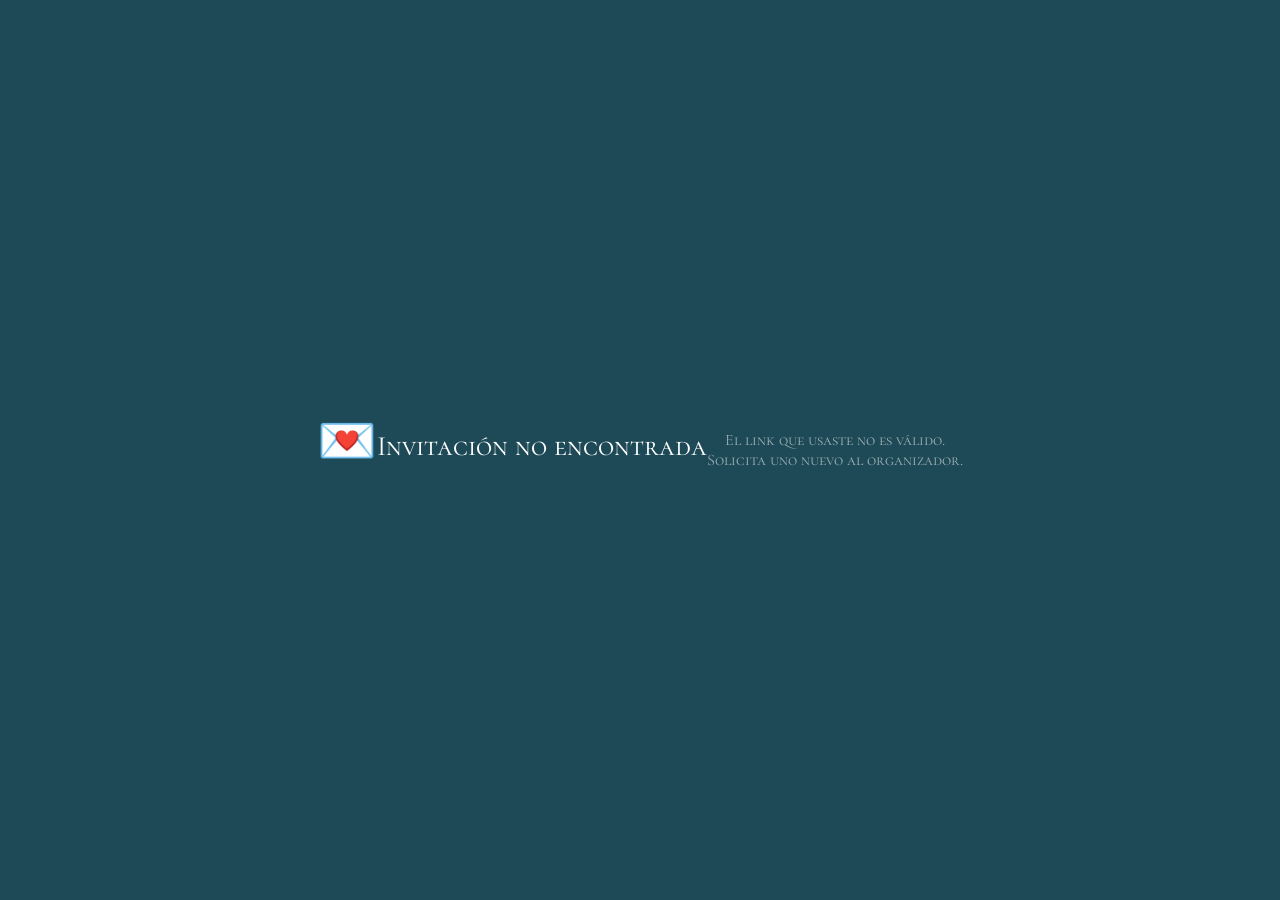
==== e/index.html @ 99fdeb04 "Add files via upload" ====
<!DOCTYPE html>
<html lang="es">
<head>
<meta charset="UTF-8">
<meta http-equiv="Content-Security-Policy" content="upgrade-insecure-requests">
<meta name="viewport" content="width=device-width, initial-scale=1.0">
<title>inviteme</title>
<link rel="preconnect" href="https://fonts.googleapis.com">
<link href="https://fonts.googleapis.com/css2?family=Cormorant+Garamond:ital,wght@0,300;0,400;0,500;1,300&family=Cormorant+SC:wght@300;400;500&family=DM+Sans:wght@300;400;500&display=swap" rel="stylesheet">
<style>
*, *::before, *::after { box-sizing: border-box; margin: 0; padding: 0; }
:root {
  --primary: #3a7d8c;
  --white: #ffffff;
  --white-75: rgba(255,255,255,0.75);
  --white-55: rgba(255,255,255,0.55);
  --white-10: rgba(255,255,255,0.10);
  --darker: #1e4a57;
  --header-h: 130px;
}
html { scroll-behavior: smooth; }
body { font-family: 'Cormorant Garamond', serif; background: var(--primary); min-height: 100vh; overflow-x: hidden; }

/* ── LOADING ── */
#loading {
  position: fixed; inset: 0; z-index: 999;
  display: flex; flex-direction: column; align-items: center; justify-content: center;
  background: #1e4a57;
}
.loading-logo { font-family: 'Cormorant SC', serif; font-size: 32px; color: var(--white); margin-bottom: 1rem; font-weight: 300; }
.loading-logo span { color: rgba(255,255,255,0.4); }
.loading-spinner { width: 32px; height: 32px; border: 2px solid rgba(255,255,255,0.2); border-top-color: var(--white); border-radius: 50%; animation: spin 0.8s linear infinite; }
@keyframes spin { to { transform: rotate(360deg); } }

/* ── ERROR ── */
#error-view {
  display: none; position: fixed; inset: 0; z-index: 998;
  background: #1e4a57; align-items: center; justify-content: center; text-align: center; padding: 2rem;
}
.error-icon { font-size: 48px; margin-bottom: 1rem; }
.error-title { font-family: 'Cormorant SC', serif; color: var(--white); font-size: 28px; margin-bottom: 0.5rem; }
.error-text { font-family: 'Cormorant SC', serif; color: var(--white-55); font-size: 16px; }

/* ── FONDO ── */
.bg-fixed {
  position: fixed; inset: 0; z-index: 0;
  background-size: cover; background-position: center top; background-repeat: repeat-y;
}
.bg-fixed::after { content: ''; position: absolute; inset: 0; background: rgba(20,55,65,0.25); }

/* ── HEADER ── */
.fixed-header {
  position: fixed; top: 0; left: 0; right: 0; z-index: 50;
  background: rgba(30,74,87,0.45); backdrop-filter: blur(10px); -webkit-backdrop-filter: blur(10px);
  border-bottom: 1px solid rgba(255,255,255,0.1);
  display: flex; flex-direction: column;
}
.header-top {
  height: 70px; display: flex; align-items: center; justify-content: center; padding: 0 1rem;
}
.header-names {
  font-family: 'Cormorant SC', serif; color: var(--white);
  font-size: clamp(24px, 5.5vw, 36px); font-weight: 300; letter-spacing: 0.08em;
  display: flex; align-items: center; gap: 0.4em;
}
.header-amp { font-size: 0.6em; opacity: 0.75; }
.photo-strip {
  height: 60px; display: flex; gap: 4px; padding: 4px 6px; overflow: hidden;
  border-top: 1px solid rgba(255,255,255,0.08);
}
.strip-slot { flex: 1; border-radius: 6px; overflow: hidden; position: relative; background: rgba(255,255,255,0.05); }
.strip-slot img { position: absolute; inset: 0; width: 100%; height: 100%; object-fit: cover; border-radius: 6px; transition: opacity 1s ease; }
.strip-slot img.hidden { opacity: 0; } .strip-slot img.visible { opacity: 1; }

/* ── PROGRESS DOTS ── */
.progress-dots { position: fixed; right: 0.9rem; top: 50%; transform: translateY(-50%); display: flex; flex-direction: column; gap: 9px; z-index: 50; }
.pdot { width: 7px; height: 7px; border-radius: 50%; background: rgba(255,255,255,0.3); cursor: pointer; transition: all 0.3s; border: none; padding: 0; }
.pdot.active { background: var(--white); height: 20px; border-radius: 3px; }

/* ── MUSIC ── */
#music-toggle {
  position: fixed; bottom: 1.2rem; right: 3rem; z-index: 60;
  background: rgba(25,68,82,0.5); border: 1px solid rgba(255,255,255,0.2);
  border-radius: 50%; width: 42px; height: 42px;
  display: flex; align-items: center; justify-content: center;
  font-size: 20px; cursor: pointer; backdrop-filter: blur(8px); -webkit-backdrop-filter: blur(8px);
}

/* ── SPLASH ── */
#splash {
  position: fixed; inset: 0; z-index: 200; display: flex; flex-direction: column;
  align-items: center; justify-content: center; text-align: center; background: #1e4a57;
  transition: opacity 0.8s ease;
}
#splash.fade-out { opacity: 0; pointer-events: none; }
.splash-photo { position: absolute; inset: 0; background-size: cover; background-position: center; filter: brightness(0.45); }
.splash-content { position: relative; z-index: 1; display: flex; flex-direction: column; align-items: center; gap: 1.2rem; padding: 2rem; }
.splash-title { font-family: 'Cormorant SC', serif; color: var(--white); font-size: clamp(32px, 9vw, 56px); font-weight: 300; line-height: 1.1; letter-spacing: 0.08em; }
.splash-sub { font-family: 'Cormorant SC', serif; color: rgba(255,255,255,0.6); font-size: clamp(13px, 3vw, 16px); letter-spacing: 0.12em; }
.splash-btn { font-family: 'Cormorant SC', serif; font-size: clamp(14px, 3.5vw, 17px); letter-spacing: 0.1em; color: var(--white); background: rgba(255,255,255,0.12); border: 1px solid rgba(255,255,255,0.4); border-radius: 100px; padding: 0.9rem 2.5rem; cursor: pointer; transition: background 0.2s; }
.splash-btn:hover { background: rgba(255,255,255,0.22); }
.splash-pulse { width: 8px; height: 8px; border-radius: 50%; background: rgba(255,255,255,0.5); animation: pulse 1.8s infinite; }
@keyframes pulse { 0%,100%{transform:scale(1);opacity:0.5} 50%{transform:scale(1.6);opacity:1} }

/* ── CONTENIDO ── */
.content { position: relative; z-index: 1; max-width: 480px; margin: 0 auto; padding: 0 1.75rem; padding-top: var(--header-h); }
section { min-height: 100vh; display: flex; flex-direction: column; align-items: center; justify-content: center; padding: 1.5rem 0; text-align: center; width: 100%; }
section + section { border-top: 1px solid rgba(255,255,255,0.1); }

/* ── PORTADA ── */
.tagline { font-family: 'Cormorant SC', serif; font-size: clamp(15px, 3.8vw, 19px); color: var(--white-75); letter-spacing: 0.07em; line-height: 1.7; margin-bottom: 2rem; }
.date-row { display: flex; gap: 2.5rem; justify-content: center; margin-bottom: 2rem; }
.date-col { text-align: center; }
.date-col .lbl { font-family: 'Cormorant SC', serif; font-size: 12px; color: var(--white-55); letter-spacing: 0.14em; display: block; margin-bottom: 2px; }
.date-col .val { font-family: 'Cormorant SC', serif; font-size: clamp(22px, 6vw, 32px); color: var(--white); font-weight: 400; display: block; line-height: 1; }
.venue-name { font-family: 'Cormorant SC', serif; color: var(--white); font-size: clamp(14px, 3.8vw, 18px); letter-spacing: 0.05em; margin-bottom: 0.4rem; }
.venue-address { font-family: 'Cormorant SC', serif; color: var(--white-55); font-size: clamp(12px, 3vw, 14px); letter-spacing: 0.03em; line-height: 1.7; margin-bottom: 2rem; }
.guest-box { background: var(--white-10); border: 1px solid rgba(255,255,255,0.22); border-radius: 12px; padding: 1.2rem 1.5rem; width: 100%; text-align: center; backdrop-filter: blur(3px); -webkit-backdrop-filter: blur(3px); }
.guest-box .gname { font-family: 'Cormorant SC', serif; color: var(--white); font-size: 22px; font-weight: 400; margin-bottom: 0.25rem; }
.guest-box .gseats { font-family: 'Cormorant SC', serif; color: var(--white-55); font-size: 14px; letter-spacing: 0.07em; }

/* ── ITINERARIO ── */
.itinerary { width: 100%; max-width: 320px; }
.it-item { display: grid; grid-template-columns: 72px 1fr; grid-template-rows: auto auto; column-gap: 1rem; align-items: center; padding: 0.9rem 0; position: relative; }
.it-item:not(:last-child)::after { content: ''; position: absolute; left: 35px; top: calc(50% + 36px); width: 1px; height: calc(100% - 28px); border-left: 1px dashed rgba(255,255,255,0.22); }
.it-icon-wrap { grid-column: 1; grid-row: 1 / span 2; width: 68px; height: 68px; display: flex; align-items: center; justify-content: center; background: var(--white-10); border: 1px solid rgba(255,255,255,0.2); border-radius: 50%; backdrop-filter: blur(4px); -webkit-backdrop-filter: blur(4px); justify-self: center; }
.it-icon-wrap img { width: 38px; height: 38px; object-fit: contain; filter: brightness(0) invert(1); opacity: 0.9; }
.it-name { grid-column: 2; grid-row: 1; font-family: 'Cormorant SC', serif; color: var(--white); font-size: 20px; letter-spacing: 0.05em; line-height: 1.2; align-self: end; }
.it-time { grid-column: 2; grid-row: 2; font-family: 'Cormorant SC', serif; color: var(--white-55); font-size: 18px; letter-spacing: 0.05em; margin-top: 2px; align-self: start; }

/* ── DRESS CODE ── */
.dress-title { font-family: 'Cormorant SC', serif; color: var(--white); font-size: 20px; letter-spacing: 0.07em; margin-bottom: 0.3rem; }
.dress-subtitle { font-family: 'Cormorant SC', serif; color: var(--white-75); font-size: 28px; letter-spacing: 0.04em; margin-bottom: 0.5rem; }
.dress-icons { display: flex; gap: 3rem; justify-content: center; margin: 1.5rem 0; }
.dress-icon-wrap { display: flex; flex-direction: column; align-items: center; gap: 0.6rem; }
.dress-icon-wrap img { width: 72px; height: 72px; object-fit: contain; filter: brightness(0) invert(1); opacity: 0.9; }
.dress-lbl { font-family: 'Cormorant SC', serif; color: var(--white-55); font-size: 13px; letter-spacing: 0.1em; }
.dress-note { font-family: 'Cormorant SC', serif; color: var(--white-55); font-size: 14px; letter-spacing: 0.06em; margin-top: 0.5rem; line-height: 1.6; text-align: center; }
.divider { width: 60px; height: 1px; background: rgba(255,255,255,0.22); margin: 1.2rem auto; }

/* ── RSVP ── */
.rsvp-title { font-family: 'Cormorant SC', serif; color: var(--white); font-size: clamp(18px, 5vw, 26px); margin-bottom: 0.3rem; }
.rsvp-sub { font-family: 'Cormorant SC', serif; color: var(--white-55); font-size: clamp(13px, 3.5vw, 16px); letter-spacing: 0.07em; margin-bottom: 1.2rem; }
.rsvp-lbl { font-family: 'Cormorant SC', serif; color: var(--white-75); font-size: clamp(13px, 3.5vw, 15px); letter-spacing: 0.06em; display: block; margin-bottom: 0.3rem; text-align: left; }
.rsvp-input { width: 100%; background: var(--white-10); border: 1px solid rgba(255,255,255,0.28); border-radius: 10px; padding: 0.7rem 1rem; color: var(--white); font-family: 'Cormorant Garamond', serif; font-size: 15px; margin-bottom: 0.9rem; outline: none; backdrop-filter: blur(4px); -webkit-backdrop-filter: blur(4px); }
.rsvp-input::placeholder { color: rgba(255,255,255,0.3); }
.rsvp-input:focus { border-color: rgba(255,255,255,0.55); background: rgba(255,255,255,0.16); }
.attend-btns { display: flex; gap: 0.7rem; margin-bottom: 0.9rem; }
.attend-btn { flex: 1; padding: 0.7rem; font-family: 'Cormorant SC', serif; font-size: clamp(13px, 4vw, 16px); letter-spacing: 0.06em; border-radius: 10px; cursor: pointer; border: 1px solid rgba(255,255,255,0.35); background: transparent; color: var(--white-75); transition: all 0.2s; }
.attend-btn.sel-yes { background: rgba(255,255,255,0.88); color: var(--darker); border-color: transparent; }
.attend-btn.sel-no  { background: rgba(220,80,80,0.45); color: var(--white); border-color: transparent; }
.counter-wrap { display: flex; align-items: center; justify-content: space-between; background: var(--white-10); border: 1px solid rgba(255,255,255,0.28); border-radius: 10px; padding: 0.4rem 0.9rem; margin-bottom: 0.9rem; backdrop-filter: blur(4px); -webkit-backdrop-filter: blur(4px); }
.counter-val { font-family: 'Cormorant SC', serif; color: var(--white); font-size: 24px; font-weight: 400; }
.counter-btn { background: rgba(255,255,255,0.18); border: none; color: var(--white); width: 34px; height: 34px; border-radius: 50%; font-size: 20px; cursor: pointer; display: flex; align-items: center; justify-content: center; transition: background 0.2s; }
.counter-btn:hover { background: rgba(255,255,255,0.32); }
.rsvp-submit { width: 100%; padding: 0.8rem; font-family: 'Cormorant SC', serif; font-size: clamp(14px, 4vw, 16px); letter-spacing: 0.08em; background: rgba(255,255,255,0.88); color: var(--darker); border: none; border-radius: 10px; cursor: pointer; transition: background 0.2s; }
.rsvp-submit:hover { background: var(--white); }
.rsvp-submit:disabled { opacity: 0.6; cursor: default; }

/* ── COUNTDOWN ── */
.countdown-box { margin: 1.5rem 0; text-align: center; }
.countdown-title { font-family: 'Cormorant SC', serif; color: var(--white); font-size: 22px; margin-bottom: 0.8rem; }
.countdown { display: flex; justify-content: center; gap: 10px; flex-wrap: wrap; }
.cd-item { min-width: 64px; padding: 10px 8px; border-radius: 10px; background: var(--white-10); border: 1px solid rgba(255,255,255,0.18); backdrop-filter: blur(4px); }
.cd-item span { display: block; font-family: 'Cormorant SC', serif; color: var(--white); font-size: 28px; line-height: 1; }
.cd-item small { font-family: 'Cormorant SC', serif; color: var(--white-55); font-size: 12px; letter-spacing: 0.08em; }

/* ── GRACIAS ── */
.thanks-icon { font-size: 52px; margin-bottom: 0.8rem; }
.thanks-title { font-family: 'Cormorant SC', serif; color: var(--white); font-size: 30px; margin-bottom: 0.5rem; }
.thanks-text { font-family: 'Cormorant SC', serif; color: var(--white-75); font-size: 16px; line-height: 1.7; }

/* ── TOAST ── */
.toast { position: fixed; bottom: 1.5rem; left: 50%; transform: translateX(-50%); background: rgba(20,55,65,0.95); color: var(--white); border-radius: 10px; padding: 0.75rem 1.5rem; font-family: 'Cormorant SC', serif; font-size: 14px; z-index: 300; display: none; white-space: nowrap; backdrop-filter: blur(8px); border: 1px solid rgba(255,255,255,0.15); }

/* ── FADE IN ── */
.fade-in { opacity: 0; transform: translateY(18px); transition: opacity 0.7s ease, transform 0.7s ease; }
.fade-in.visible { opacity: 1; transform: translateY(0); }
</style>
</head>
<body>

<!-- LOADING -->
<div id="loading">
  <p class="loading-logo">invite<span>me</span></p>
  <div class="loading-spinner"></div>
</div>

<!-- ERROR -->
<div id="error-view">
  <div class="error-icon">💌</div>
  <p class="error-title">Invitación no encontrada</p>
  <p class="error-text">El link que usaste no es válido.<br>Solicita uno nuevo al organizador.</p>
</div>

<!-- FONDO -->
<div class="bg-fixed" id="bg-fixed"></div>

<!-- SPLASH -->
<div id="splash">
  <div class="splash-photo" id="splash-photo"></div>
  <div class="splash-content">
    <p class="splash-title" id="splash-title">...</p>
    <p class="splash-sub" id="splash-sub"></p>
    <div class="splash-pulse"></div>
    <button class="splash-btn" onclick="startInvitation()">✦ Abrir invitación ✦</button>
  </div>
</div>

<!-- HEADER -->
<header class="fixed-header" id="fixed-header" style="display:none">
  <div class="header-top">
    <p class="header-names" id="header-names"></p>
  </div>
  <div class="photo-strip" id="photo-strip"></div>
</header>

<!-- DOTS -->
<div class="progress-dots" id="progress-dots" style="display:none"></div>

<!-- MUSIC -->
<div id="music-toggle" style="display:none">🔇</div>
<iframe id="music" width="0" height="0" frameborder="0" allow="autoplay; encrypted-media; picture-in-picture" allowfullscreen></iframe>

<!-- CONTENIDO -->
<div class="content" id="main-content" style="display:none">

  <!-- S0: PORTADA -->
  <section id="s0">
    <p class="tagline fade-in" id="s-tagline"></p>
    <div class="date-row fade-in">
      <div class="date-col"><span class="lbl" id="d-weekday"></span><span class="val" id="d-day"></span></div>
      <div class="date-col"><span class="lbl" id="d-month"></span><span class="val" id="d-year"></span></div>
      <div class="date-col"><span class="lbl">Hora</span><span class="val" id="d-time"></span></div>
    </div>
    <p class="venue-name fade-in" id="s-venue"></p>
    <p class="venue-address fade-in" id="s-address"></p>
    <div class="guest-box fade-in">
      <p class="gname" id="inv-gname">Cargando...</p>
      <p class="gseats" id="inv-gseats"></p>
    </div>
  </section>

  <!-- S1: ITINERARIO -->
  <section id="s1">
    <div class="itinerary fade-in" id="itinerary-list"></div>
  </section>

  <!-- S2: DRESS CODE -->
  <section id="s2" style="display:none">
    <p class="dress-title fade-in" id="s-dress-title">Código de Vestimenta</p>
    <p class="dress-subtitle fade-in" id="s-dress-code"></p>
    <div class="dress-icons fade-in" id="s-dress-icons"></div>
    <div class="divider fade-in"></div>
    <p class="dress-note fade-in" id="s-dress-note"></p>
    <p class="dress-note fade-in" id="s-bank-info" style="margin-top:1rem"></p>
  </section>

  <!-- S3: RSVP -->
  <section id="s3">
    <div id="rsvp-form-wrap" style="width:100%;display:flex;flex-direction:column;align-items:center">
      <p class="rsvp-title fade-in">Confirmar Asistencia</p>
      <p class="rsvp-sub fade-in" id="rsvp-sub-lbl"></p>
      <div class="fade-in" style="width:100%;max-width:400px;text-align:left">
        <label class="rsvp-lbl">¿Asistirás?</label>
        <div class="attend-btns">
          <button class="attend-btn" id="btn-yes" onclick="selectAttend('yes')">Sí, asistiré</button>
          <button class="attend-btn" id="btn-no"  onclick="selectAttend('no')">No podré ir</button>
        </div>
        <div id="count-section">
          <label class="rsvp-lbl">¿Cuántos asistirán? (máx. <span id="max-lbl">0</span>)</label>
          <div class="counter-wrap">
            <button class="counter-btn" onclick="chgCount(-1)">−</button>
            <span class="counter-val" id="cnt-val">1</span>
            <button class="counter-btn" onclick="chgCount(1)">+</button>
          </div>
        </div>
        <label class="rsvp-lbl">Mensaje para los anfitriones (opcional)</label>
        <textarea class="rsvp-input" rows="3" id="rsvp-msg" placeholder="Un mensaje de felicitación..."></textarea>
        <button class="rsvp-submit" id="rsvp-btn" onclick="submitRSVP()">Confirmar asistencia</button>
      </div>
    </div>
    <div id="thanks-wrap" style="display:none;width:100%;max-width:400px;text-align:center;margin:0 auto">
      <div class="thanks-icon" id="thanks-icon">🎉</div>
      <p class="thanks-title">¡Gracias!</p>
      <p class="thanks-text" id="thanks-txt"></p>
      <div id="location-btn-wrap" style="display:none;margin-top:2rem">
        <a id="maps-link" href="#" target="_blank" rel="noopener"
          style="display:inline-flex;align-items:center;gap:0.6rem;background:rgba(255,255,255,0.15);border:1px solid rgba(255,255,255,0.35);color:var(--white);font-family:'Cormorant SC',serif;font-size:16px;letter-spacing:0.06em;padding:0.85rem 1.75rem;border-radius:10px;text-decoration:none;backdrop-filter:blur(4px)">
          📍 Ver ubicación en Maps
        </a>
      </div>
    </div>
    <div class="countdown-box fade-in">
      <p class="countdown-title">Faltan</p>
      <div class="countdown">
        <div class="cd-item"><span id="cd-days">0</span><small>Días</small></div>
        <div class="cd-item"><span id="cd-hours">0</span><small>Horas</small></div>
        <div class="cd-item"><span id="cd-minutes">0</span><small>Min</small></div>
        <div class="cd-item"><span id="cd-seconds">0</span><small>Seg</small></div>
      </div>
    </div>
  </section>

</div>

<div class="toast" id="toast"></div>

<script>
const SUPA_URL = 'https://jlakoulrsnptdsslerte.supabase.co';
const SUPA_KEY = 'sb_publishable_lW75yG4gMJUC6kLkCABx9A_NihDmEEa';

let eventData    = null;
let activeGuest  = null;
let attendChoice = null;
let guestCount   = 1;
let maxSeats     = 2;
let currentSection = 0;
let userScrolled   = false;
let playing        = false;
let sections       = ['s0','s1','s3']; // s2 (dress) added dynamically if needed
let embedURL       = '';
let photoPool      = [];
let totalPhotos    = 0;

/* ── Supabase ── */
async function api(path, opts = {}) {
  const res = await fetch(SUPA_URL + '/rest/v1/' + path, {
    headers: { 'apikey': SUPA_KEY, 'Authorization': 'Bearer ' + SUPA_KEY,
      'Content-Type': 'application/json', 'Prefer': 'return=representation', ...(opts.headers||{}) }, ...opts
  });
  if (!res.ok) throw new Error(await res.text());
  const t = await res.text(); return t ? JSON.parse(t) : null;
}

/* ── Toast ── */
function showToast(msg, dur=2800) {
  const t = document.getElementById('toast');
  t.textContent=msg; t.style.display='block';
  clearTimeout(t._t); t._t=setTimeout(()=>t.style.display='none',dur);
}

/* ── Event type helpers ── */
function buildHeaderTitle(ev) {
  switch(ev.event_type) {
    case 'wedding':    return (ev.protagonist_1||'') + ' & ' + (ev.protagonist_2||'');
    case 'xv':         return 'Los XV de ' + (ev.protagonist_1||'');
    case 'birthday':   return ev.protagonist_2
                         ? (ev.protagonist_1||'') + ' & ' + (ev.protagonist_2||'')
                         : ev.protagonist_1 || '';
    case 'corporate':  return ev.protagonist_1 || ev.title || '';
    case 'graduation': return 'Graduación · ' + (ev.protagonist_1||'');
    case 'baptism':    return 'Bautizo de ' + (ev.protagonist_1||'');
    case 'babyshower': return 'Baby Shower · ' + (ev.protagonist_1||'');
    default:           return ev.title || ev.protagonist_1 || '';
  }
}

function buildSplashTitle(ev) {
  switch(ev.event_type) {
    case 'wedding':    return (ev.protagonist_1||'') + '\n&\n' + (ev.protagonist_2||'');
    case 'xv':         return 'XV\n' + (ev.protagonist_1||'');
    case 'birthday':   return ev.protagonist_2
                         ? (ev.protagonist_1||'') + '\n&\n' + (ev.protagonist_2||'')
                         : ev.protagonist_1||'';
    case 'corporate':  return ev.protagonist_1 || ev.title || '';
    case 'graduation': return (ev.protagonist_1||'') + '\nGraduación';
    case 'baptism':    return 'Bautizo\n' + (ev.protagonist_1||'');
    case 'babyshower': return 'Baby Shower\n' + (ev.protagonist_1||'');
    default:           return ev.title || ev.protagonist_1 || '';
  }
}

function getThanksIcon(ev) {
  const icons = { wedding:'💍', xv:'👑', birthday:'🎂', corporate:'🎊', graduation:'🎓', baptism:'👼', babyshower:'🍼', other:'🎉' };
  return icons[ev.event_type] || '🎉';
}

function getThanksText(ev, confirmed) {
  const date = ev.event_date ? new Date(ev.event_date+'T12:00:00').toLocaleDateString('es-MX',{day:'numeric',month:'long'}) : '';
  if (!confirmed) return 'Lamentamos que no puedas asistir.<br>Gracias por avisarnos.';
  return 'Tu confirmación ha sido registrada.<br>¡Te esperamos el <strong>' + date + '</strong>!';
}

/* ── Render event data ── */
function renderEvent(ev) {
  // Theme color
  if (ev.theme_color) {
    document.documentElement.style.setProperty('--primary', ev.theme_color);
    document.getElementById('bg-fixed').style.backgroundImage = "url('/e/fondo-" + (ev.event_type||'wedding') + ".jpg')";
  }

  // Header
  const headerTitle = buildHeaderTitle(ev);
  const headerEl = document.getElementById('header-names');
  if (ev.event_type === 'wedding' || (ev.event_type === 'birthday' && ev.protagonist_2)) {
    headerEl.innerHTML = (ev.protagonist_1||'') + ' <span class="header-amp">&amp;</span> ' + (ev.protagonist_2||'');
  } else {
    headerEl.textContent = headerTitle;
  }

  // Splash
  const splashLines = buildSplashTitle(ev).split('\n');
  document.getElementById('splash-title').innerHTML = splashLines.join('<br>');
  if (ev.event_date) {
    const d = new Date(ev.event_date+'T12:00:00');
    document.getElementById('splash-sub').textContent =
      d.toLocaleDateString('es-MX',{day:'2-digit',month:'long',year:'numeric'}).toUpperCase();
  }

  // Date
  if (ev.event_date) {
    const d = new Date(ev.event_date+'T12:00:00');
    const weekdays = ['Domingo','Lunes','Martes','Miércoles','Jueves','Viernes','Sábado'];
    const months   = ['Enero','Febrero','Marzo','Abril','Mayo','Junio','Julio','Agosto','Septiembre','Octubre','Noviembre','Diciembre'];
    document.getElementById('d-weekday').textContent = weekdays[d.getDay()];
    document.getElementById('d-day').textContent     = d.getDate();
    document.getElementById('d-month').textContent   = months[d.getMonth()];
    document.getElementById('d-year').textContent    = d.getFullYear();
  }
  document.getElementById('d-time').textContent = ev.event_time || '';
  document.getElementById('s-tagline').textContent  = ev.tagline || '';
  document.getElementById('s-venue').textContent    = ev.venue || '';
  document.getElementById('s-address').textContent  = ev.event_address || '';

  // Itinerary
  if (ev.itinerary && ev.itinerary.length) {
    const basePath = '/e/' + ev.slug + '/img/';
    document.getElementById('itinerary-list').innerHTML = ev.itinerary.map(item => `
      <div class="it-item">
        <div class="it-icon-wrap"><img src="${basePath}${item.icon}" alt="${item.name}" onerror="this.style.display='none'"></div>
        <span class="it-name">${item.name}</span>
        <span class="it-time">${item.time||'&nbsp;'}</span>
      </div>`).join('');
  }

  // Dress code
  if (ev.dress_code) {
    document.getElementById('s2').style.display = '';
    document.getElementById('s-dress-code').textContent = ev.dress_code;
    document.getElementById('s-dress-note').textContent = ev.dress_note || '';
    document.getElementById('s-bank-info').textContent  = ev.bank_info || '';
    // Dress icons — generic fallback
    document.getElementById('s-dress-icons').innerHTML = `
      <div class="dress-icon-wrap"><img src="/e/${ev.slug}/img/CodigoMujer.png" onerror="this.parentElement.style.display='none'"><span class="dress-lbl">Damas</span></div>
      <div class="dress-icon-wrap"><img src="/e/${ev.slug}/img/CodigoHombre.png" onerror="this.parentElement.style.display='none'"><span class="dress-lbl">Caballeros</span></div>`;
    sections = ['s0','s1','s2','s3'];
  }

  // Maps link
  if (ev.maps_url) document.getElementById('maps-link').href = ev.maps_url;

  // Thanks icon
  document.getElementById('thanks-icon').textContent = getThanksIcon(ev);

  // Music
  if (ev.music_yt_id) {
    embedURL = 'https://www.youtube.com/embed/' + ev.music_yt_id + '?autoplay=1&loop=1&playlist=' + ev.music_yt_id + '&controls=0&rel=0&modestbranding=1';
    document.getElementById('music-toggle').style.display = 'flex';
    document.getElementById('music-toggle').addEventListener('click', () => {
      const frame = document.getElementById('music');
      if (playing) { frame.src=''; document.getElementById('music-toggle').textContent='🔇'; playing=false; }
      else { frame.src=embedURL; document.getElementById('music-toggle').textContent='🔊'; playing=true; }
    });
  }

  // Countdown
  if (ev.event_date && ev.event_time) {
    const target = new Date(ev.event_date + 'T' + ev.event_time + ':00').getTime();
    setInterval(() => {
      const dist = target - Date.now();
      if (dist <= 0) { document.getElementById('cd-days').textContent='🎉'; return; }
      document.getElementById('cd-days').textContent    = Math.floor(dist/(1000*60*60*24));
      document.getElementById('cd-hours').textContent   = Math.floor((dist%(1000*60*60*24))/(1000*60*60));
      document.getElementById('cd-minutes').textContent = Math.floor((dist%(1000*60*60))/(1000*60));
      document.getElementById('cd-seconds').textContent = Math.floor((dist%(1000*60))/1000);
    }, 1000);
  }

  // Photos carousel
  totalPhotos = ev.total_photos || 0;
  if (totalPhotos > 0) {
    // Build 5 strip slots
    const strip = document.getElementById('photo-strip');
    strip.innerHTML = Array.from({length:5},(_,i) => `
      <div class="strip-slot" id="strip${i}">
        <img src="/e/${ev.slug}/img/${i+1}.jpg" class="visible" alt="" onerror="this.style.display='none'">
      </div>`).join('');
    // Splash photo
    const num = Math.floor(Math.random()*totalPhotos)+1;
    document.getElementById('splash-photo').style.backgroundImage = "url('/e/" + ev.slug + "/img/" + num + ".jpg')";
    startCarousel(ev.slug);
  }

  // Build progress dots
  const dotsEl = document.getElementById('progress-dots');
  dotsEl.innerHTML = sections.map((_,i) => `<button class="pdot${i===0?' active':''}" onclick="scrollToSection(${i})"></button>`).join('');
  dotsEl.style.display = 'flex';

  // Show UI
  document.getElementById('fixed-header').style.display = 'flex';
  document.getElementById('main-content').style.display = 'block';
  document.getElementById('loading').style.display = 'none';
}

/* ── Carousel ── */
function getNextPhoto() {
  if (!photoPool.length) {
    photoPool = Array.from({length:totalPhotos},(_,i)=>i+1);
    for(let i=photoPool.length-1;i>0;i--){const j=Math.floor(Math.random()*(i+1));[photoPool[i],photoPool[j]]=[photoPool[j],photoPool[i]];}
  }
  return photoPool.pop();
}

function changeStripPhoto(idx, slug) {
  const slot = document.getElementById('strip'+idx); if(!slot)return;
  const oldImg = slot.querySelector('img');
  const newImg = document.createElement('img');
  newImg.alt=''; newImg.className='hidden';
  let attempts=0;
  function tryLoad() { newImg.src='/e/'+slug+'/img/'+getNextPhoto()+'.jpg'; attempts++; }
  newImg.onerror=()=>{ if(attempts<5) tryLoad(); };
  newImg.onload=()=>{
    slot.appendChild(newImg);
    requestAnimationFrame(()=>{
      newImg.classList.remove('hidden'); newImg.classList.add('visible');
      if(oldImg){oldImg.classList.remove('visible');oldImg.classList.add('hidden');setTimeout(()=>{if(oldImg.parentNode)oldImg.parentNode.removeChild(oldImg);},1100);}
    });
  };
  tryLoad();
}

function startCarousel(slug) {
  setInterval(()=>changeStripPhoto(0,slug),3200);
  setInterval(()=>changeStripPhoto(1,slug),4100);
  setInterval(()=>changeStripPhoto(2,slug),5000);
  setInterval(()=>changeStripPhoto(3,slug),3700);
  setInterval(()=>changeStripPhoto(4,slug),4500);
}

/* ── Scroll ── */
function scrollToSection(idx) {
  if(idx<0||idx>=sections.length) return;
  currentSection=idx;
  document.getElementById(sections[idx]).scrollIntoView({behavior:'smooth'});
  updateDots();
}
function updateDots() {
  document.querySelectorAll('.pdot').forEach((d,i)=>d.classList.toggle('active',i===currentSection));
}

let autoScrollTimer=null;
function startAutoScroll() {
  const sectionTimes=[4500,5000,8000,null];
  function scheduleNext() {
    if(userScrolled||currentSection>=sections.length-1) return;
    const delay=sectionTimes[currentSection]||4500;
    setTimeout(()=>{
      if(!userScrolled&&currentSection<sections.length-1){
        currentSection++; scrollToSection(currentSection); scheduleNext();
      }
    },delay);
  }
  scheduleNext();
  autoScrollTimer=true;
}

let scrollTimeout;
window.addEventListener('scroll',()=>{
  if(autoScrollTimer) userScrolled=true;
  clearTimeout(scrollTimeout);
  scrollTimeout=setTimeout(()=>{
    sections.forEach((id,i)=>{
      const rect=document.getElementById(id).getBoundingClientRect();
      if(rect.top>=-100&&rect.top<window.innerHeight/2){currentSection=i;updateDots();}
    });
  },80);
},{passive:true});

/* ── Splash ── */
function startInvitation() {
  if(embedURL){ document.getElementById('music').src=embedURL; document.getElementById('music-toggle').textContent='🔊'; playing=true; }
  const splash=document.getElementById('splash');
  splash.style.opacity='0'; splash.style.transition='opacity 0.8s ease';
  setTimeout(()=>splash.style.display='none',850);
  setTimeout(startAutoScroll,4000);
}

/* ── Guest UI ── */
function setGuestUI(g) {
  document.getElementById('inv-gname').textContent=g.name;
  document.getElementById('inv-gseats').textContent='Lugares asignados: '+g.seats;
  document.getElementById('rsvp-sub-lbl').textContent=g.name+' · '+g.seats+' lugar'+(g.seats!==1?'es':'')+' asignado'+(g.seats!==1?'s':'');
  document.getElementById('max-lbl').textContent=g.seats;
  maxSeats=g.seats;
}

function showAlreadyReplied(g) {
  document.querySelectorAll('section').forEach(s=>s.style.display='none');
  document.getElementById('s3').style.display='flex';
  document.getElementById('rsvp-form-wrap').style.display='none';
  document.getElementById('thanks-wrap').style.display='block';
  document.getElementById('thanks-txt').innerHTML=getThanksText(eventData, g.status==='confirmed');
  if(g.status==='confirmed'&&eventData&&eventData.maps_url){
    document.getElementById('location-btn-wrap').style.display='block';
  }
  document.querySelectorAll('.pdot').forEach((d,i)=>d.classList.toggle('active',i===sections.length-1));
}

/* ── RSVP ── */
function selectAttend(c) {
  attendChoice=c;
  document.getElementById('btn-yes').className='attend-btn'+(c==='yes'?' sel-yes':'');
  document.getElementById('btn-no').className ='attend-btn'+(c==='no' ?' sel-no' :'');
  document.getElementById('count-section').style.display=c==='yes'?'block':'none';
}
function chgCount(d) {
  guestCount=Math.max(1,Math.min(maxSeats,guestCount+d));
  document.getElementById('cnt-val').textContent=guestCount;
}

async function submitRSVP() {
  if(!attendChoice){showToast('Por favor indica si asistirás');return;}
  if(!activeGuest){showToast('No se pudo identificar al invitado');return;}
  const btn=document.getElementById('rsvp-btn');
  btn.disabled=true; btn.textContent='Guardando...';
  const update={status:attendChoice==='yes'?'confirmed':'declined',confirmed:attendChoice==='yes'?guestCount:0,msg:document.getElementById('rsvp-msg').value};
  try {
    await api('guests?id=eq.'+activeGuest.id+'&id_event=eq.'+eventData.id_event,{method:'PATCH',body:JSON.stringify(update)});
    document.getElementById('thanks-txt').innerHTML=getThanksText(eventData,attendChoice==='yes');
    document.getElementById('rsvp-form-wrap').style.display='none';
    document.getElementById('thanks-wrap').style.display='block';
    if(attendChoice==='yes'&&eventData.maps_url) document.getElementById('location-btn-wrap').style.display='block';
  } catch(e){btn.disabled=false;btn.textContent='Confirmar asistencia';showToast('Error: '+e.message);}
}

/* ── Fade in ── */
const fadeObs=new IntersectionObserver(entries=>{
  entries.forEach(e=>{if(e.isIntersecting){e.target.classList.add('visible');fadeObs.unobserve(e.target);}});
},{threshold:0.1});
document.querySelectorAll('.fade-in').forEach(el=>fadeObs.observe(el));

/* ── INIT ── */
(async()=>{
  const params=new URLSearchParams(window.location.search);
  const slug=params.get('slug');
  const gid =params.get('id');

  if(!slug){
    document.getElementById('loading').style.display='none';
    document.getElementById('error-view').style.display='flex';
    return;
  }

  try {
    // Load event by slug
    const evRes=await api('event_config?slug=eq.'+slug);
    if(!evRes||!evRes[0]){
      document.getElementById('loading').style.display='none';
      document.getElementById('error-view').style.display='flex';
      return;
    }
    eventData=evRes[0];
    renderEvent(eventData);

    // Load guest
    if(gid){
      const gRes=await api('guests?id=eq.'+gid+'&id_event=eq.'+eventData.id_event);
      if(gRes&&gRes[0]){
        activeGuest=gRes[0];
        setGuestUI(gRes[0]);
        if(gRes[0].status==='confirmed'||gRes[0].status==='declined') showAlreadyReplied(gRes[0]);
      } else {
        document.getElementById('inv-gname').textContent='Invitado no encontrado';
      }
    } else {
      document.getElementById('inv-gname').textContent='Bienvenido';
      document.getElementById('inv-gseats').textContent='';
      document.getElementById('rsvp-sub-lbl').textContent='Ingresa con tu link personalizado';
    }
  } catch(e){
    document.getElementById('loading').style.display='none';
    document.getElementById('error-view').style.display='flex';
  }
})();
</script>
</body>
</html>
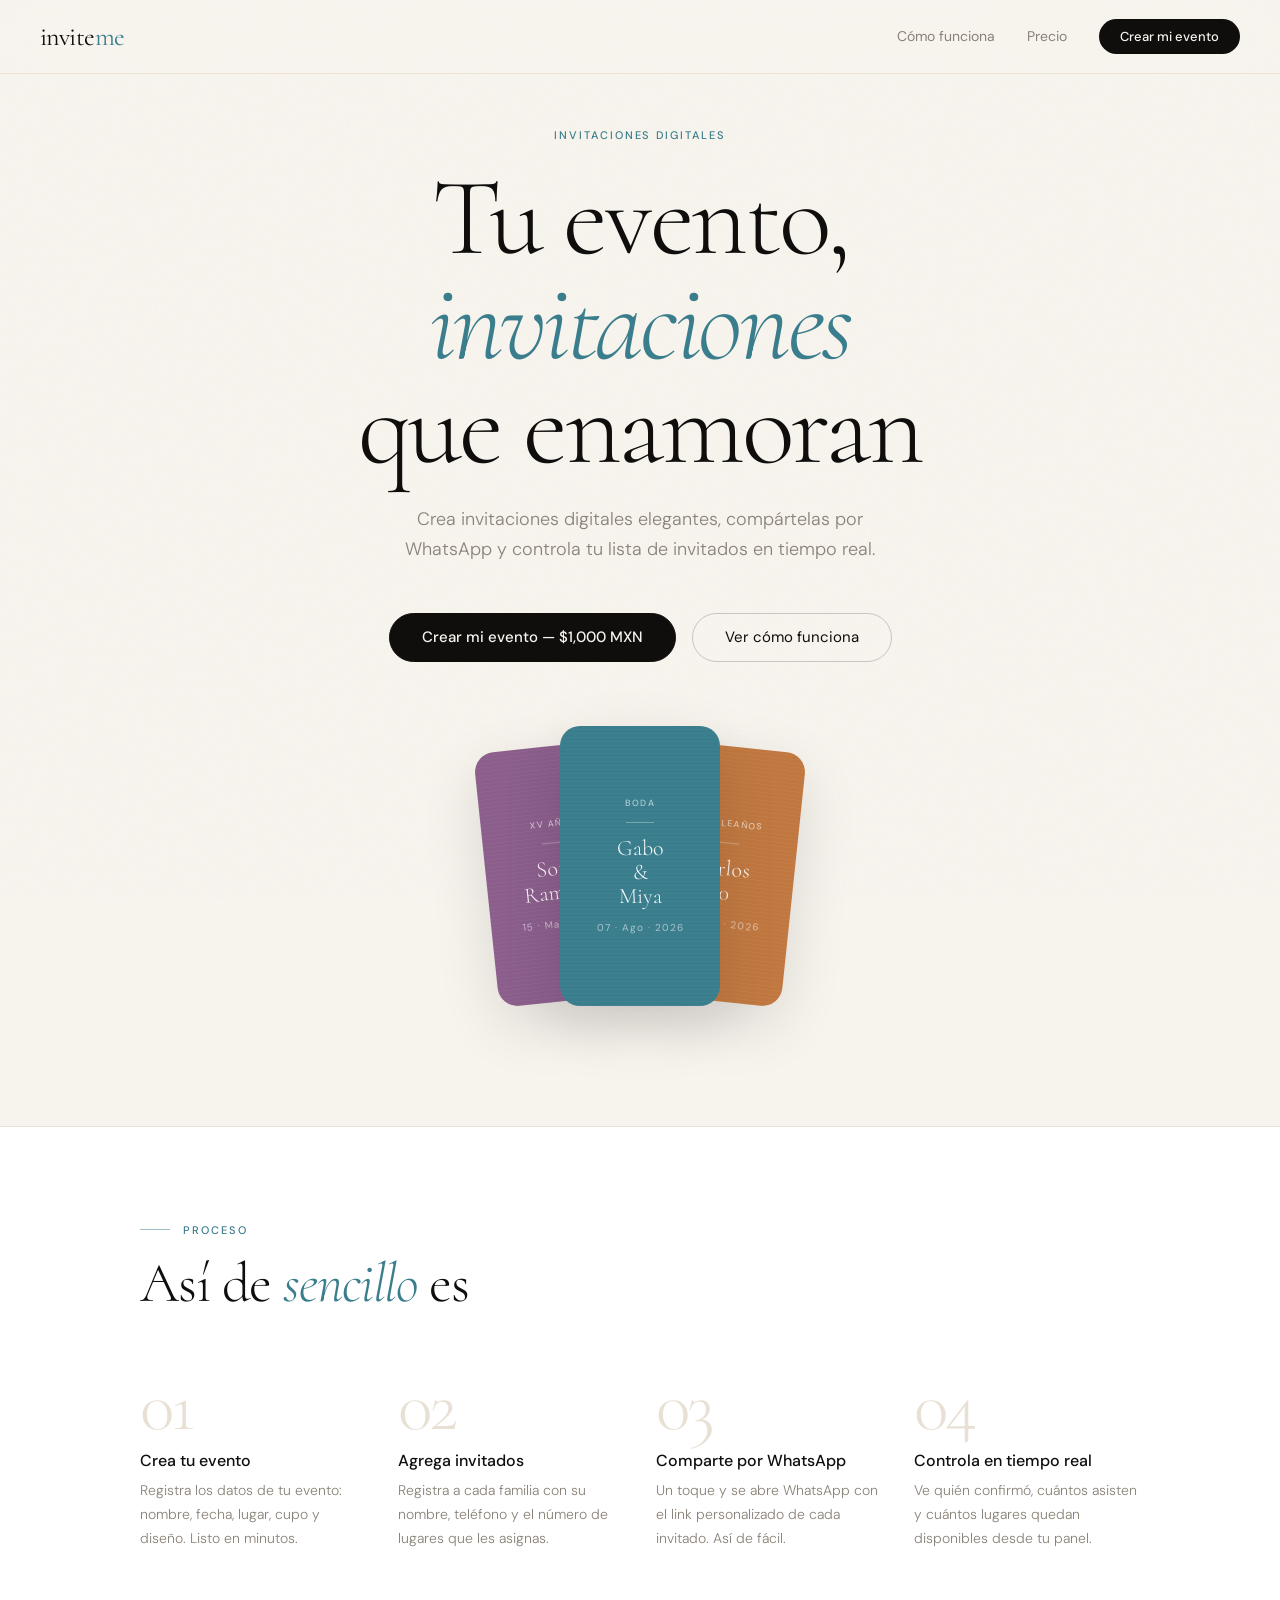
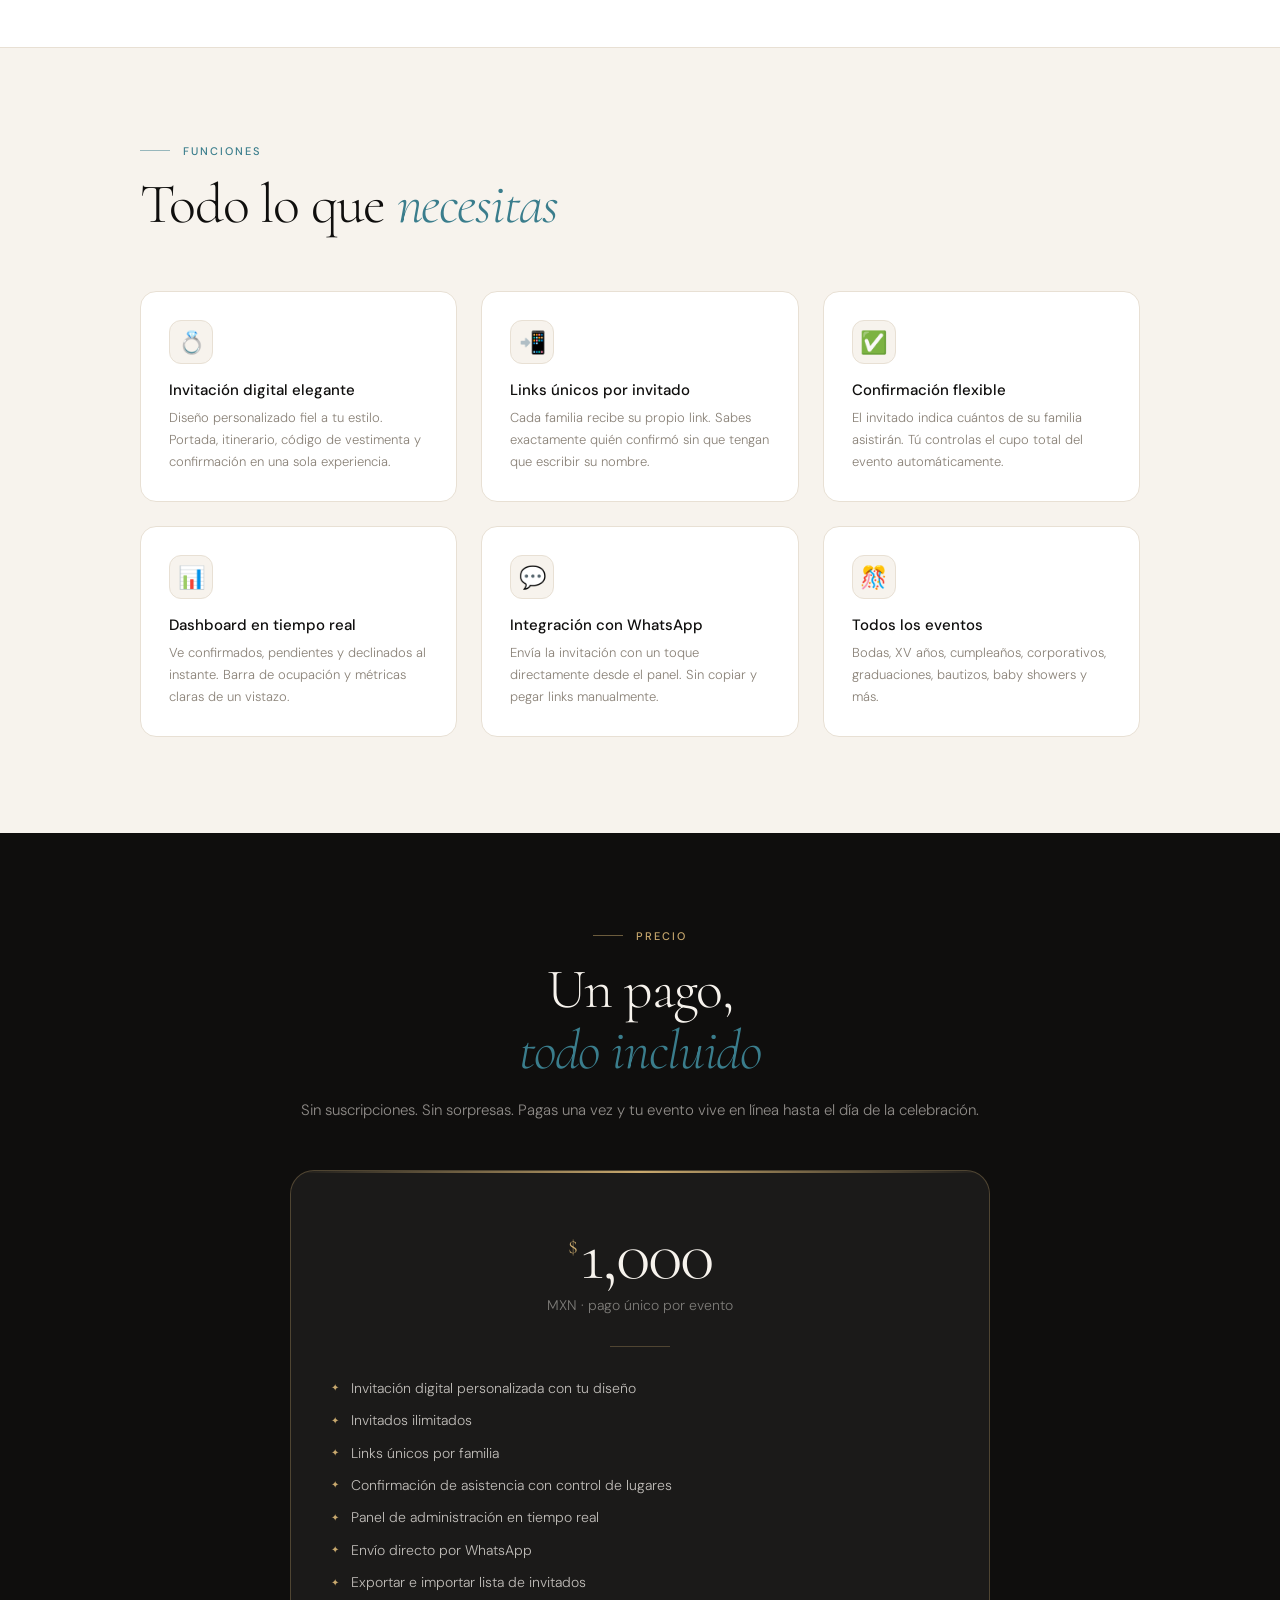
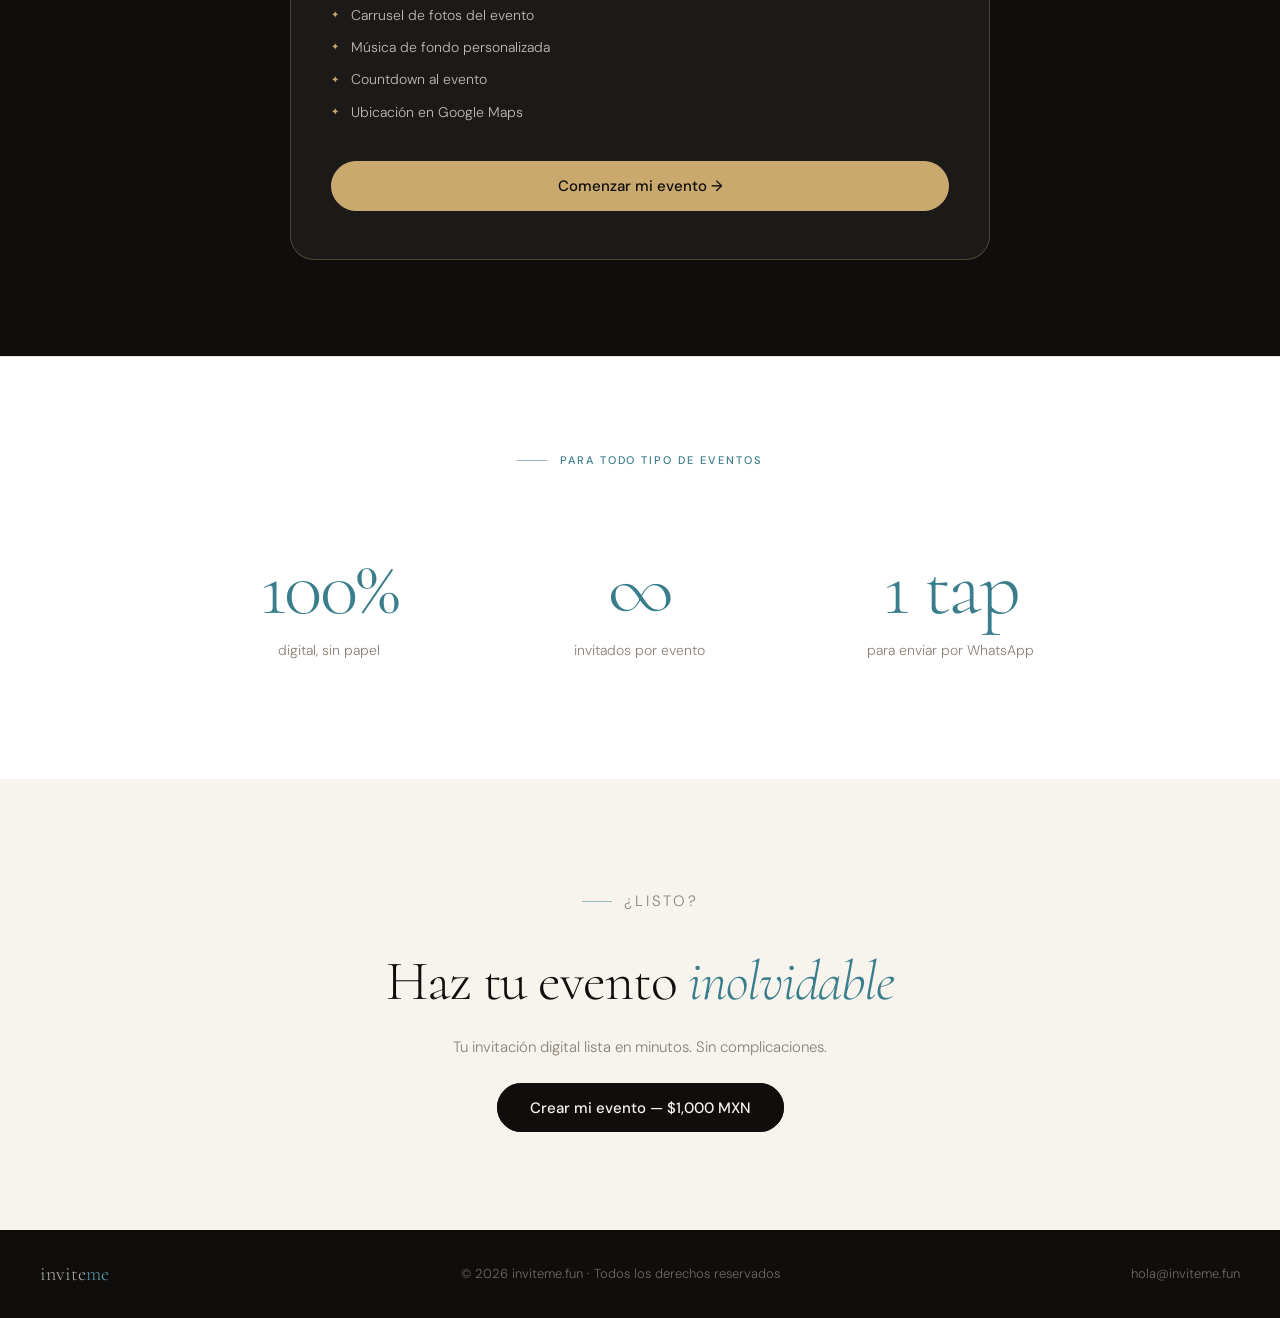
==== commit 7834fa99: "Add files via upload" ====
--- a/e/index.html
+++ b/e/index.html
@@ -2,687 +2,273 @@
 <html lang="es">
 <head>
 <meta charset="UTF-8">
-<meta http-equiv="Content-Security-Policy" content="upgrade-insecure-requests">
 <meta name="viewport" content="width=device-width, initial-scale=1.0">
-<title>inviteme</title>
+<title>inviteme — Invitaciones digitales para eventos inolvidables</title>
 <link rel="preconnect" href="https://fonts.googleapis.com">
-<link href="https://fonts.googleapis.com/css2?family=Cormorant+Garamond:ital,wght@0,300;0,400;0,500;1,300&family=Cormorant+SC:wght@300;400;500&family=DM+Sans:wght@300;400;500&display=swap" rel="stylesheet">
+<link href="https://fonts.googleapis.com/css2?family=Cormorant:ital,wght@0,300;0,400;0,500;1,300;1,400&family=DM+Sans:wght@300;400;500&display=swap" rel="stylesheet">
 <style>
 *, *::before, *::after { box-sizing: border-box; margin: 0; padding: 0; }
 :root {
-  --primary: #3a7d8c;
-  --white: #ffffff;
-  --white-75: rgba(255,255,255,0.75);
-  --white-55: rgba(255,255,255,0.55);
-  --white-10: rgba(255,255,255,0.10);
-  --darker: #1e4a57;
-  --header-h: 130px;
+  --ink: #0f0e0d; --cream: #f7f3ed; --warm: #e8e0d4;
+  --teal: #3a7d8c; --teal-light: #5a9dac;
+  --gold: #c9a96e; --gold-light: #e8ccaa;
+  --white: #ffffff; --muted: #8a8278;
 }
 html { scroll-behavior: smooth; }
-body { font-family: 'Cormorant Garamond', serif; background: var(--primary); min-height: 100vh; overflow-x: hidden; }
-
-/* ── LOADING ── */
-#loading {
-  position: fixed; inset: 0; z-index: 999;
-  display: flex; flex-direction: column; align-items: center; justify-content: center;
-  background: #1e4a57;
-}
-.loading-logo { font-family: 'Cormorant SC', serif; font-size: 32px; color: var(--white); margin-bottom: 1rem; font-weight: 300; }
-.loading-logo span { color: rgba(255,255,255,0.4); }
-.loading-spinner { width: 32px; height: 32px; border: 2px solid rgba(255,255,255,0.2); border-top-color: var(--white); border-radius: 50%; animation: spin 0.8s linear infinite; }
-@keyframes spin { to { transform: rotate(360deg); } }
-
-/* ── ERROR ── */
-#error-view {
-  display: none; position: fixed; inset: 0; z-index: 998;
-  background: #1e4a57; align-items: center; justify-content: center; text-align: center; padding: 2rem;
-}
-.error-icon { font-size: 48px; margin-bottom: 1rem; }
-.error-title { font-family: 'Cormorant SC', serif; color: var(--white); font-size: 28px; margin-bottom: 0.5rem; }
-.error-text { font-family: 'Cormorant SC', serif; color: var(--white-55); font-size: 16px; }
-
-/* ── FONDO ── */
-.bg-fixed {
-  position: fixed; inset: 0; z-index: 0;
-  background-size: cover; background-position: center top; background-repeat: repeat-y;
-}
-.bg-fixed::after { content: ''; position: absolute; inset: 0; background: rgba(20,55,65,0.25); }
-
-/* ── HEADER ── */
-.fixed-header {
-  position: fixed; top: 0; left: 0; right: 0; z-index: 50;
-  background: rgba(30,74,87,0.45); backdrop-filter: blur(10px); -webkit-backdrop-filter: blur(10px);
-  border-bottom: 1px solid rgba(255,255,255,0.1);
-  display: flex; flex-direction: column;
-}
-.header-top {
-  height: 70px; display: flex; align-items: center; justify-content: center; padding: 0 1rem;
-}
-.header-names {
-  font-family: 'Cormorant SC', serif; color: var(--white);
-  font-size: clamp(24px, 5.5vw, 36px); font-weight: 300; letter-spacing: 0.08em;
-  display: flex; align-items: center; gap: 0.4em;
-}
-.header-amp { font-size: 0.6em; opacity: 0.75; }
-.photo-strip {
-  height: 60px; display: flex; gap: 4px; padding: 4px 6px; overflow: hidden;
-  border-top: 1px solid rgba(255,255,255,0.08);
-}
-.strip-slot { flex: 1; border-radius: 6px; overflow: hidden; position: relative; background: rgba(255,255,255,0.05); }
-.strip-slot img { position: absolute; inset: 0; width: 100%; height: 100%; object-fit: cover; border-radius: 6px; transition: opacity 1s ease; }
-.strip-slot img.hidden { opacity: 0; } .strip-slot img.visible { opacity: 1; }
-
-/* ── PROGRESS DOTS ── */
-.progress-dots { position: fixed; right: 0.9rem; top: 50%; transform: translateY(-50%); display: flex; flex-direction: column; gap: 9px; z-index: 50; }
-.pdot { width: 7px; height: 7px; border-radius: 50%; background: rgba(255,255,255,0.3); cursor: pointer; transition: all 0.3s; border: none; padding: 0; }
-.pdot.active { background: var(--white); height: 20px; border-radius: 3px; }
-
-/* ── MUSIC ── */
-#music-toggle {
-  position: fixed; bottom: 1.2rem; right: 3rem; z-index: 60;
-  background: rgba(25,68,82,0.5); border: 1px solid rgba(255,255,255,0.2);
-  border-radius: 50%; width: 42px; height: 42px;
-  display: flex; align-items: center; justify-content: center;
-  font-size: 20px; cursor: pointer; backdrop-filter: blur(8px); -webkit-backdrop-filter: blur(8px);
-}
-
-/* ── SPLASH ── */
-#splash {
-  position: fixed; inset: 0; z-index: 200; display: flex; flex-direction: column;
-  align-items: center; justify-content: center; text-align: center; background: #1e4a57;
-  transition: opacity 0.8s ease;
-}
-#splash.fade-out { opacity: 0; pointer-events: none; }
-.splash-photo { position: absolute; inset: 0; background-size: cover; background-position: center; filter: brightness(0.45); }
-.splash-content { position: relative; z-index: 1; display: flex; flex-direction: column; align-items: center; gap: 1.2rem; padding: 2rem; }
-.splash-title { font-family: 'Cormorant SC', serif; color: var(--white); font-size: clamp(32px, 9vw, 56px); font-weight: 300; line-height: 1.1; letter-spacing: 0.08em; }
-.splash-sub { font-family: 'Cormorant SC', serif; color: rgba(255,255,255,0.6); font-size: clamp(13px, 3vw, 16px); letter-spacing: 0.12em; }
-.splash-btn { font-family: 'Cormorant SC', serif; font-size: clamp(14px, 3.5vw, 17px); letter-spacing: 0.1em; color: var(--white); background: rgba(255,255,255,0.12); border: 1px solid rgba(255,255,255,0.4); border-radius: 100px; padding: 0.9rem 2.5rem; cursor: pointer; transition: background 0.2s; }
-.splash-btn:hover { background: rgba(255,255,255,0.22); }
-.splash-pulse { width: 8px; height: 8px; border-radius: 50%; background: rgba(255,255,255,0.5); animation: pulse 1.8s infinite; }
-@keyframes pulse { 0%,100%{transform:scale(1);opacity:0.5} 50%{transform:scale(1.6);opacity:1} }
-
-/* ── CONTENIDO ── */
-.content { position: relative; z-index: 1; max-width: 480px; margin: 0 auto; padding: 0 1.75rem; padding-top: var(--header-h); }
-section { min-height: 100vh; display: flex; flex-direction: column; align-items: center; justify-content: center; padding: 1.5rem 0; text-align: center; width: 100%; }
-section + section { border-top: 1px solid rgba(255,255,255,0.1); }
-
-/* ── PORTADA ── */
-.tagline { font-family: 'Cormorant SC', serif; font-size: clamp(15px, 3.8vw, 19px); color: var(--white-75); letter-spacing: 0.07em; line-height: 1.7; margin-bottom: 2rem; }
-.date-row { display: flex; gap: 2.5rem; justify-content: center; margin-bottom: 2rem; }
-.date-col { text-align: center; }
-.date-col .lbl { font-family: 'Cormorant SC', serif; font-size: 12px; color: var(--white-55); letter-spacing: 0.14em; display: block; margin-bottom: 2px; }
-.date-col .val { font-family: 'Cormorant SC', serif; font-size: clamp(22px, 6vw, 32px); color: var(--white); font-weight: 400; display: block; line-height: 1; }
-.venue-name { font-family: 'Cormorant SC', serif; color: var(--white); font-size: clamp(14px, 3.8vw, 18px); letter-spacing: 0.05em; margin-bottom: 0.4rem; }
-.venue-address { font-family: 'Cormorant SC', serif; color: var(--white-55); font-size: clamp(12px, 3vw, 14px); letter-spacing: 0.03em; line-height: 1.7; margin-bottom: 2rem; }
-.guest-box { background: var(--white-10); border: 1px solid rgba(255,255,255,0.22); border-radius: 12px; padding: 1.2rem 1.5rem; width: 100%; text-align: center; backdrop-filter: blur(3px); -webkit-backdrop-filter: blur(3px); }
-.guest-box .gname { font-family: 'Cormorant SC', serif; color: var(--white); font-size: 22px; font-weight: 400; margin-bottom: 0.25rem; }
-.guest-box .gseats { font-family: 'Cormorant SC', serif; color: var(--white-55); font-size: 14px; letter-spacing: 0.07em; }
-
-/* ── ITINERARIO ── */
-.itinerary { width: 100%; max-width: 320px; }
-.it-item { display: grid; grid-template-columns: 72px 1fr; grid-template-rows: auto auto; column-gap: 1rem; align-items: center; padding: 0.9rem 0; position: relative; }
-.it-item:not(:last-child)::after { content: ''; position: absolute; left: 35px; top: calc(50% + 36px); width: 1px; height: calc(100% - 28px); border-left: 1px dashed rgba(255,255,255,0.22); }
-.it-icon-wrap { grid-column: 1; grid-row: 1 / span 2; width: 68px; height: 68px; display: flex; align-items: center; justify-content: center; background: var(--white-10); border: 1px solid rgba(255,255,255,0.2); border-radius: 50%; backdrop-filter: blur(4px); -webkit-backdrop-filter: blur(4px); justify-self: center; }
-.it-icon-wrap img { width: 38px; height: 38px; object-fit: contain; filter: brightness(0) invert(1); opacity: 0.9; }
-.it-name { grid-column: 2; grid-row: 1; font-family: 'Cormorant SC', serif; color: var(--white); font-size: 20px; letter-spacing: 0.05em; line-height: 1.2; align-self: end; }
-.it-time { grid-column: 2; grid-row: 2; font-family: 'Cormorant SC', serif; color: var(--white-55); font-size: 18px; letter-spacing: 0.05em; margin-top: 2px; align-self: start; }
-
-/* ── DRESS CODE ── */
-.dress-title { font-family: 'Cormorant SC', serif; color: var(--white); font-size: 20px; letter-spacing: 0.07em; margin-bottom: 0.3rem; }
-.dress-subtitle { font-family: 'Cormorant SC', serif; color: var(--white-75); font-size: 28px; letter-spacing: 0.04em; margin-bottom: 0.5rem; }
-.dress-icons { display: flex; gap: 3rem; justify-content: center; margin: 1.5rem 0; }
-.dress-icon-wrap { display: flex; flex-direction: column; align-items: center; gap: 0.6rem; }
-.dress-icon-wrap img { width: 72px; height: 72px; object-fit: contain; filter: brightness(0) invert(1); opacity: 0.9; }
-.dress-lbl { font-family: 'Cormorant SC', serif; color: var(--white-55); font-size: 13px; letter-spacing: 0.1em; }
-.dress-note { font-family: 'Cormorant SC', serif; color: var(--white-55); font-size: 14px; letter-spacing: 0.06em; margin-top: 0.5rem; line-height: 1.6; text-align: center; }
-.divider { width: 60px; height: 1px; background: rgba(255,255,255,0.22); margin: 1.2rem auto; }
-
-/* ── RSVP ── */
-.rsvp-title { font-family: 'Cormorant SC', serif; color: var(--white); font-size: clamp(18px, 5vw, 26px); margin-bottom: 0.3rem; }
-.rsvp-sub { font-family: 'Cormorant SC', serif; color: var(--white-55); font-size: clamp(13px, 3.5vw, 16px); letter-spacing: 0.07em; margin-bottom: 1.2rem; }
-.rsvp-lbl { font-family: 'Cormorant SC', serif; color: var(--white-75); font-size: clamp(13px, 3.5vw, 15px); letter-spacing: 0.06em; display: block; margin-bottom: 0.3rem; text-align: left; }
-.rsvp-input { width: 100%; background: var(--white-10); border: 1px solid rgba(255,255,255,0.28); border-radius: 10px; padding: 0.7rem 1rem; color: var(--white); font-family: 'Cormorant Garamond', serif; font-size: 15px; margin-bottom: 0.9rem; outline: none; backdrop-filter: blur(4px); -webkit-backdrop-filter: blur(4px); }
-.rsvp-input::placeholder { color: rgba(255,255,255,0.3); }
-.rsvp-input:focus { border-color: rgba(255,255,255,0.55); background: rgba(255,255,255,0.16); }
-.attend-btns { display: flex; gap: 0.7rem; margin-bottom: 0.9rem; }
-.attend-btn { flex: 1; padding: 0.7rem; font-family: 'Cormorant SC', serif; font-size: clamp(13px, 4vw, 16px); letter-spacing: 0.06em; border-radius: 10px; cursor: pointer; border: 1px solid rgba(255,255,255,0.35); background: transparent; color: var(--white-75); transition: all 0.2s; }
-.attend-btn.sel-yes { background: rgba(255,255,255,0.88); color: var(--darker); border-color: transparent; }
-.attend-btn.sel-no  { background: rgba(220,80,80,0.45); color: var(--white); border-color: transparent; }
-.counter-wrap { display: flex; align-items: center; justify-content: space-between; background: var(--white-10); border: 1px solid rgba(255,255,255,0.28); border-radius: 10px; padding: 0.4rem 0.9rem; margin-bottom: 0.9rem; backdrop-filter: blur(4px); -webkit-backdrop-filter: blur(4px); }
-.counter-val { font-family: 'Cormorant SC', serif; color: var(--white); font-size: 24px; font-weight: 400; }
-.counter-btn { background: rgba(255,255,255,0.18); border: none; color: var(--white); width: 34px; height: 34px; border-radius: 50%; font-size: 20px; cursor: pointer; display: flex; align-items: center; justify-content: center; transition: background 0.2s; }
-.counter-btn:hover { background: rgba(255,255,255,0.32); }
-.rsvp-submit { width: 100%; padding: 0.8rem; font-family: 'Cormorant SC', serif; font-size: clamp(14px, 4vw, 16px); letter-spacing: 0.08em; background: rgba(255,255,255,0.88); color: var(--darker); border: none; border-radius: 10px; cursor: pointer; transition: background 0.2s; }
-.rsvp-submit:hover { background: var(--white); }
-.rsvp-submit:disabled { opacity: 0.6; cursor: default; }
-
-/* ── COUNTDOWN ── */
-.countdown-box { margin: 1.5rem 0; text-align: center; }
-.countdown-title { font-family: 'Cormorant SC', serif; color: var(--white); font-size: 22px; margin-bottom: 0.8rem; }
-.countdown { display: flex; justify-content: center; gap: 10px; flex-wrap: wrap; }
-.cd-item { min-width: 64px; padding: 10px 8px; border-radius: 10px; background: var(--white-10); border: 1px solid rgba(255,255,255,0.18); backdrop-filter: blur(4px); }
-.cd-item span { display: block; font-family: 'Cormorant SC', serif; color: var(--white); font-size: 28px; line-height: 1; }
-.cd-item small { font-family: 'Cormorant SC', serif; color: var(--white-55); font-size: 12px; letter-spacing: 0.08em; }
-
-/* ── GRACIAS ── */
-.thanks-icon { font-size: 52px; margin-bottom: 0.8rem; }
-.thanks-title { font-family: 'Cormorant SC', serif; color: var(--white); font-size: 30px; margin-bottom: 0.5rem; }
-.thanks-text { font-family: 'Cormorant SC', serif; color: var(--white-75); font-size: 16px; line-height: 1.7; }
-
-/* ── TOAST ── */
-.toast { position: fixed; bottom: 1.5rem; left: 50%; transform: translateX(-50%); background: rgba(20,55,65,0.95); color: var(--white); border-radius: 10px; padding: 0.75rem 1.5rem; font-family: 'Cormorant SC', serif; font-size: 14px; z-index: 300; display: none; white-space: nowrap; backdrop-filter: blur(8px); border: 1px solid rgba(255,255,255,0.15); }
-
-/* ── FADE IN ── */
-.fade-in { opacity: 0; transform: translateY(18px); transition: opacity 0.7s ease, transform 0.7s ease; }
-.fade-in.visible { opacity: 1; transform: translateY(0); }
+body { font-family: 'DM Sans', sans-serif; background: var(--cream); color: var(--ink); overflow-x: hidden; }
+
+body::before {
+  content: ''; position: fixed; inset: 0;
+  background-image: url("data:image/svg+xml,%3Csvg viewBox='0 0 256 256' xmlns='http://www.w3.org/2000/svg'%3E%3Cfilter id='noise'%3E%3CfeTurbulence type='fractalNoise' baseFrequency='0.9' numOctaves='4' stitchTiles='stitch'/%3E%3C/filter%3E%3Crect width='100%25' height='100%25' filter='url(%23noise)' opacity='0.04'/%3E%3C/svg%3E");
+  pointer-events: none; z-index: 0; opacity: 0.4;
+}
+
+/* ── NAV ── */
+nav {
+  position: fixed; top: 0; left: 0; right: 0; z-index: 100;
+  padding: 1.2rem 2.5rem;
+  display: flex; align-items: center; justify-content: space-between;
+  background: rgba(247,243,237,0.85); backdrop-filter: blur(12px);
+  border-bottom: 1px solid rgba(201,169,110,0.2);
+}
+.nav-logo { font-family: 'Cormorant', serif; font-size: 26px; font-weight: 400; color: var(--ink); letter-spacing: -0.02em; text-decoration: none; }
+.nav-logo span { color: var(--teal); }
+.nav-links { display: flex; align-items: center; gap: 2rem; }
+.nav-links a { font-size: 14px; font-weight: 400; color: var(--muted); text-decoration: none; transition: color 0.2s; }
+.nav-links a:hover { color: var(--ink); }
+.nav-cta { background: var(--ink) !important; color: var(--cream) !important; padding: 0.55rem 1.3rem; border-radius: 100px; font-size: 13px !important; font-weight: 500 !important; transition: background 0.2s !important; }
+.nav-cta:hover { background: var(--teal) !important; color: var(--white) !important; }
+
+/* ── HERO ── */
+.hero { min-height: 100vh; display: flex; flex-direction: column; align-items: center; justify-content: center; padding: 8rem 2rem 5rem; position: relative; text-align: center; }
+.hero-eyebrow { font-size: 11px; font-weight: 500; letter-spacing: 0.18em; text-transform: uppercase; color: var(--teal); margin-bottom: 1.5rem; display: flex; align-items: center; gap: 0.8rem; animation: fadeUp 0.8s ease both; }
+.hero-eyebrow::before, .hero-eyebrow::after { content: ''; flex: 1; max-width: 40px; height: 1px; background: var(--teal); opacity: 0.5; }
+.hero-title { font-family: 'Cormorant', serif; font-size: clamp(52px,9vw,110px); font-weight: 300; line-height: 0.95; letter-spacing: -0.03em; color: var(--ink); margin-bottom: 1.5rem; animation: fadeUp 0.8s 0.1s ease both; }
+.hero-title em { font-style: italic; color: var(--teal); }
+.hero-sub { font-size: clamp(15px,2vw,18px); font-weight: 300; color: var(--muted); max-width: 480px; line-height: 1.7; margin-bottom: 3rem; animation: fadeUp 0.8s 0.2s ease both; }
+.hero-actions { display: flex; gap: 1rem; flex-wrap: wrap; justify-content: center; animation: fadeUp 0.8s 0.3s ease both; }
+
+.btn-primary { background: var(--ink); color: var(--cream); padding: 0.85rem 2rem; border-radius: 100px; font-size: 15px; font-weight: 500; text-decoration: none; transition: all 0.25s; border: 1.5px solid var(--ink); }
+.btn-primary:hover { background: var(--teal); border-color: var(--teal); color: var(--white); transform: translateY(-2px); box-shadow: 0 8px 24px rgba(58,125,140,0.25); }
+.btn-secondary { background: transparent; color: var(--ink); padding: 0.85rem 2rem; border-radius: 100px; font-size: 15px; font-weight: 400; text-decoration: none; transition: all 0.25s; border: 1.5px solid rgba(15,14,13,0.2); }
+.btn-secondary:hover { border-color: var(--ink); transform: translateY(-2px); }
+
+/* Hero preview cards */
+.hero-preview { margin-top: 4rem; position: relative; width: 100%; max-width: 700px; height: 320px; animation: fadeUp 0.8s 0.4s ease both; }
+.preview-card { position: absolute; border-radius: 20px; overflow: hidden; box-shadow: 0 20px 60px rgba(0,0,0,0.12); transition: transform 0.3s ease; }
+.preview-card:hover { transform: translateY(-8px) rotate(0deg) !important; }
+.card-boda { width: 160px; height: 280px; background: var(--teal); left: 50%; transform: translateX(-50%); z-index: 3; }
+.card-xv { width: 145px; height: 255px; background: #8b5e8b; left: 28%; top: 20px; transform: rotate(-6deg); z-index: 2; }
+.card-cumple { width: 145px; height: 255px; background: #c17840; right: 28%; top: 20px; transform: rotate(6deg); z-index: 2; }
+.card-inner { width: 100%; height: 100%; display: flex; flex-direction: column; align-items: center; justify-content: center; padding: 1.5rem; gap: 0.5rem; position: relative; overflow: hidden; }
+.card-inner::before { content: ''; position: absolute; inset: 0; background: repeating-linear-gradient(0deg,rgba(255,255,255,0.03) 0,rgba(255,255,255,0.03) 1px,transparent 1px,transparent 4px); }
+.card-tag { font-size: 9px; letter-spacing: 0.15em; text-transform: uppercase; color: rgba(255,255,255,0.6); font-weight: 500; position: relative; }
+.card-name { font-family: 'Cormorant', serif; font-size: 22px; font-weight: 300; color: rgba(255,255,255,0.95); text-align: center; line-height: 1.1; position: relative; }
+.card-date { font-size: 10px; letter-spacing: 0.1em; color: rgba(255,255,255,0.55); margin-top: 0.3rem; position: relative; }
+.card-dot { width: 28px; height: 1px; background: rgba(255,255,255,0.3); margin: 0.3rem 0; position: relative; }
+
+/* ── SECTIONS ── */
+section { position: relative; z-index: 1; }
+.how { padding: 6rem 2rem; background: var(--white); border-top: 1px solid var(--warm); border-bottom: 1px solid var(--warm); }
+.how-inner { max-width: 1000px; margin: 0 auto; }
+.section-label { font-size: 11px; font-weight: 500; letter-spacing: 0.18em; text-transform: uppercase; color: var(--teal); display: flex; align-items: center; gap: 0.8rem; margin-bottom: 1rem; }
+.section-label::before { content: ''; width: 30px; height: 1px; background: var(--teal); opacity: 0.5; }
+.section-title { font-family: 'Cormorant', serif; font-size: clamp(36px,5vw,56px); font-weight: 300; line-height: 1.1; letter-spacing: -0.02em; margin-bottom: 3.5rem; max-width: 500px; }
+.section-title em { font-style: italic; color: var(--teal); }
+.steps { display: grid; grid-template-columns: repeat(auto-fit,minmax(200px,1fr)); gap: 2rem; }
+.step-num { font-family: 'Cormorant', serif; font-size: 72px; font-weight: 300; color: var(--warm); line-height: 1; margin-bottom: 0.5rem; letter-spacing: -0.04em; }
+.step-title { font-size: 16px; font-weight: 500; color: var(--ink); margin-bottom: 0.5rem; }
+.step-desc { font-size: 14px; color: var(--muted); line-height: 1.7; font-weight: 300; }
+
+/* ── FEATURES ── */
+.features { padding: 6rem 2rem; background: var(--cream); }
+.features-inner { max-width: 1000px; margin: 0 auto; }
+.features-grid { display: grid; grid-template-columns: repeat(auto-fit,minmax(260px,1fr)); gap: 1.5rem; margin-top: 3rem; }
+.feature-card { background: var(--white); border: 1px solid var(--warm); border-radius: 16px; padding: 1.75rem; transition: all 0.25s; }
+.feature-card:hover { border-color: var(--teal-light); transform: translateY(-4px); box-shadow: 0 12px 40px rgba(58,125,140,0.1); }
+.feature-icon { width: 44px; height: 44px; background: var(--cream); border-radius: 12px; display: flex; align-items: center; justify-content: center; font-size: 22px; margin-bottom: 1rem; border: 1px solid var(--warm); }
+.feature-title { font-size: 15px; font-weight: 500; margin-bottom: 0.4rem; color: var(--ink); }
+.feature-desc { font-size: 13px; color: var(--muted); line-height: 1.7; font-weight: 300; }
+
+/* ── PRICING ── */
+.pricing { padding: 6rem 2rem; background: var(--ink); color: var(--cream); }
+.pricing-inner { max-width: 700px; margin: 0 auto; text-align: center; }
+.pricing .section-label { color: var(--gold); justify-content: center; }
+.pricing .section-label::before { background: var(--gold); }
+.pricing .section-title { color: var(--cream); margin: 0 auto 1rem; }
+.pricing-sub { font-size: 15px; color: rgba(247,243,237,0.55); margin-bottom: 3rem; font-weight: 300; line-height: 1.6; }
+.price-card { background: rgba(255,255,255,0.05); border: 1px solid rgba(201,169,110,0.3); border-radius: 24px; padding: 3rem 2.5rem; position: relative; overflow: hidden; }
+.price-card::before { content: ''; position: absolute; top: 0; left: 0; right: 0; height: 2px; background: linear-gradient(90deg,transparent,var(--gold),transparent); }
+.price-amount { font-family: 'Cormorant', serif; font-size: 72px; font-weight: 300; color: var(--cream); line-height: 1; letter-spacing: -0.03em; }
+.price-currency { font-size: 24px; font-weight: 300; vertical-align: super; margin-right: 4px; color: var(--gold); }
+.price-period { font-size: 14px; color: rgba(247,243,237,0.45); margin-top: 0.3rem; font-weight: 300; }
+.price-divider { width: 60px; height: 1px; background: rgba(201,169,110,0.3); margin: 2rem auto; }
+.price-features { list-style: none; display: flex; flex-direction: column; gap: 0.9rem; margin-bottom: 2.5rem; text-align: left; }
+.price-features li { font-size: 14px; color: rgba(247,243,237,0.75); display: flex; align-items: center; gap: 0.75rem; font-weight: 300; }
+.price-features li::before { content: '✦'; color: var(--gold); font-size: 10px; flex-shrink: 0; }
+.btn-gold { display: inline-block; background: var(--gold); color: var(--ink); padding: 0.9rem 2.5rem; border-radius: 100px; font-size: 15px; font-weight: 500; text-decoration: none; transition: all 0.25s; border: 1.5px solid var(--gold); width: 100%; text-align: center; }
+.btn-gold:hover { background: var(--gold-light); border-color: var(--gold-light); transform: translateY(-2px); box-shadow: 0 8px 24px rgba(201,169,110,0.3); }
+
+/* ── PROOF ── */
+.proof { padding: 6rem 2rem; background: var(--white); border-top: 1px solid var(--warm); }
+.proof-inner { max-width: 900px; margin: 0 auto; text-align: center; }
+.proof-num { font-family: 'Cormorant', serif; font-size: clamp(48px,8vw,80px); font-weight: 300; color: var(--teal); letter-spacing: -0.03em; }
+.proof-label { font-size: 14px; color: var(--muted); font-weight: 300; margin-top: 0.3rem; }
+.proof-grid { display: grid; grid-template-columns: repeat(3,1fr); gap: 2rem; margin-top: 3rem; }
+.proof-item { padding: 1.5rem; }
+
+/* ── CTA FINAL ── */
+.cta-final { padding: 7rem 2rem; background: var(--cream); text-align: center; }
+.cta-final .section-title { margin: 1rem auto 1.5rem; max-width: 600px; }
+.cta-final p { font-size: 15px; color: var(--muted); margin-bottom: 2.5rem; font-weight: 300; }
+
+/* ── FOOTER ── */
+footer { background: var(--ink); color: rgba(247,243,237,0.4); padding: 2rem 2.5rem; display: flex; align-items: center; justify-content: space-between; flex-wrap: wrap; gap: 1rem; font-size: 13px; font-weight: 300; }
+.footer-logo { font-family: 'Cormorant', serif; font-size: 20px; font-weight: 300; color: rgba(247,243,237,0.7); }
+.footer-logo span { color: var(--teal-light); }
+
+/* ── ANIMATIONS ── */
+@keyframes fadeUp { from{opacity:0;transform:translateY(24px)} to{opacity:1;transform:translateY(0)} }
+.reveal { opacity: 0; transform: translateY(20px); transition: opacity 0.7s ease, transform 0.7s ease; }
+.reveal.visible { opacity: 1; transform: translateY(0); }
+
+/* ── MOBILE ── */
+@media (max-width: 640px) {
+  nav { padding: 1rem 1.25rem; }
+  .nav-links a:not(.nav-cta) { display: none; }
+  .hero { padding: 7rem 1.5rem 4rem; }
+  .card-xv, .card-cumple { display: none; }
+  .proof-grid { grid-template-columns: 1fr; gap: 1rem; }
+  .steps { grid-template-columns: 1fr; }
+}
 </style>
 </head>
 <body>
 
-<!-- LOADING -->
-<div id="loading">
-  <p class="loading-logo">invite<span>me</span></p>
-  <div class="loading-spinner"></div>
-</div>
-
-<!-- ERROR -->
-<div id="error-view">
-  <div class="error-icon">💌</div>
-  <p class="error-title">Invitación no encontrada</p>
-  <p class="error-text">El link que usaste no es válido.<br>Solicita uno nuevo al organizador.</p>
-</div>
-
-<!-- FONDO -->
-<div class="bg-fixed" id="bg-fixed"></div>
-
-<!-- SPLASH -->
-<div id="splash">
-  <div class="splash-photo" id="splash-photo"></div>
-  <div class="splash-content">
-    <p class="splash-title" id="splash-title">...</p>
-    <p class="splash-sub" id="splash-sub"></p>
-    <div class="splash-pulse"></div>
-    <button class="splash-btn" onclick="startInvitation()">✦ Abrir invitación ✦</button>
-  </div>
-</div>
-
-<!-- HEADER -->
-<header class="fixed-header" id="fixed-header" style="display:none">
-  <div class="header-top">
-    <p class="header-names" id="header-names"></p>
-  </div>
-  <div class="photo-strip" id="photo-strip"></div>
-</header>
-
-<!-- DOTS -->
-<div class="progress-dots" id="progress-dots" style="display:none"></div>
-
-<!-- MUSIC -->
-<div id="music-toggle" style="display:none">🔇</div>
-<iframe id="music" width="0" height="0" frameborder="0" allow="autoplay; encrypted-media; picture-in-picture" allowfullscreen></iframe>
-
-<!-- CONTENIDO -->
-<div class="content" id="main-content" style="display:none">
-
-  <!-- S0: PORTADA -->
-  <section id="s0">
-    <p class="tagline fade-in" id="s-tagline"></p>
-    <div class="date-row fade-in">
-      <div class="date-col"><span class="lbl" id="d-weekday"></span><span class="val" id="d-day"></span></div>
-      <div class="date-col"><span class="lbl" id="d-month"></span><span class="val" id="d-year"></span></div>
-      <div class="date-col"><span class="lbl">Hora</span><span class="val" id="d-time"></span></div>
-    </div>
-    <p class="venue-name fade-in" id="s-venue"></p>
-    <p class="venue-address fade-in" id="s-address"></p>
-    <div class="guest-box fade-in">
-      <p class="gname" id="inv-gname">Cargando...</p>
-      <p class="gseats" id="inv-gseats"></p>
-    </div>
-  </section>
-
-  <!-- S1: ITINERARIO -->
-  <section id="s1">
-    <div class="itinerary fade-in" id="itinerary-list"></div>
-  </section>
-
-  <!-- S2: DRESS CODE -->
-  <section id="s2" style="display:none">
-    <p class="dress-title fade-in" id="s-dress-title">Código de Vestimenta</p>
-    <p class="dress-subtitle fade-in" id="s-dress-code"></p>
-    <div class="dress-icons fade-in" id="s-dress-icons"></div>
-    <div class="divider fade-in"></div>
-    <p class="dress-note fade-in" id="s-dress-note"></p>
-    <p class="dress-note fade-in" id="s-bank-info" style="margin-top:1rem"></p>
-  </section>
-
-  <!-- S3: RSVP -->
-  <section id="s3">
-    <div id="rsvp-form-wrap" style="width:100%;display:flex;flex-direction:column;align-items:center">
-      <p class="rsvp-title fade-in">Confirmar Asistencia</p>
-      <p class="rsvp-sub fade-in" id="rsvp-sub-lbl"></p>
-      <div class="fade-in" style="width:100%;max-width:400px;text-align:left">
-        <label class="rsvp-lbl">¿Asistirás?</label>
-        <div class="attend-btns">
-          <button class="attend-btn" id="btn-yes" onclick="selectAttend('yes')">Sí, asistiré</button>
-          <button class="attend-btn" id="btn-no"  onclick="selectAttend('no')">No podré ir</button>
-        </div>
-        <div id="count-section">
-          <label class="rsvp-lbl">¿Cuántos asistirán? (máx. <span id="max-lbl">0</span>)</label>
-          <div class="counter-wrap">
-            <button class="counter-btn" onclick="chgCount(-1)">−</button>
-            <span class="counter-val" id="cnt-val">1</span>
-            <button class="counter-btn" onclick="chgCount(1)">+</button>
-          </div>
-        </div>
-        <label class="rsvp-lbl">Mensaje para los anfitriones (opcional)</label>
-        <textarea class="rsvp-input" rows="3" id="rsvp-msg" placeholder="Un mensaje de felicitación..."></textarea>
-        <button class="rsvp-submit" id="rsvp-btn" onclick="submitRSVP()">Confirmar asistencia</button>
-      </div>
-    </div>
-    <div id="thanks-wrap" style="display:none;width:100%;max-width:400px;text-align:center;margin:0 auto">
-      <div class="thanks-icon" id="thanks-icon">🎉</div>
-      <p class="thanks-title">¡Gracias!</p>
-      <p class="thanks-text" id="thanks-txt"></p>
-      <div id="location-btn-wrap" style="display:none;margin-top:2rem">
-        <a id="maps-link" href="#" target="_blank" rel="noopener"
-          style="display:inline-flex;align-items:center;gap:0.6rem;background:rgba(255,255,255,0.15);border:1px solid rgba(255,255,255,0.35);color:var(--white);font-family:'Cormorant SC',serif;font-size:16px;letter-spacing:0.06em;padding:0.85rem 1.75rem;border-radius:10px;text-decoration:none;backdrop-filter:blur(4px)">
-          📍 Ver ubicación en Maps
-        </a>
-      </div>
-    </div>
-    <div class="countdown-box fade-in">
-      <p class="countdown-title">Faltan</p>
-      <div class="countdown">
-        <div class="cd-item"><span id="cd-days">0</span><small>Días</small></div>
-        <div class="cd-item"><span id="cd-hours">0</span><small>Horas</small></div>
-        <div class="cd-item"><span id="cd-minutes">0</span><small>Min</small></div>
-        <div class="cd-item"><span id="cd-seconds">0</span><small>Seg</small></div>
-      </div>
-    </div>
-  </section>
-
-</div>
-
-<div class="toast" id="toast"></div>
+<!-- NAV -->
+<nav>
+  <a href="#" class="nav-logo">invite<span>me</span></a>
+  <div class="nav-links">
+    <a href="#como-funciona">Cómo funciona</a>
+    <a href="#precio">Precio</a>
+    <a href="/dashboard.html" class="nav-cta">Crear mi evento</a>
+  </div>
+</nav>
+
+<!-- HERO -->
+<section class="hero">
+  <p class="hero-eyebrow">Invitaciones digitales</p>
+  <h1 class="hero-title">Tu evento,<br><em>invitaciones</em><br>que enamoran</h1>
+  <p class="hero-sub">Crea invitaciones digitales elegantes, compártelas por WhatsApp y controla tu lista de invitados en tiempo real.</p>
+  <div class="hero-actions">
+    <a href="/dashboard.html" class="btn-primary">Crear mi evento — $1,000 MXN</a>
+    <a href="#como-funciona" class="btn-secondary">Ver cómo funciona</a>
+  </div>
+  <div class="hero-preview">
+    <div class="preview-card card-xv"><div class="card-inner"><p class="card-tag">XV años</p><div class="card-dot"></div><p class="card-name">Sofía<br>Ramírez</p><p class="card-date">15 · Mar · 2026</p></div></div>
+    <div class="preview-card card-boda"><div class="card-inner"><p class="card-tag">Boda</p><div class="card-dot"></div><p class="card-name">Gabo<br>&amp;<br>Miya</p><p class="card-date">07 · Ago · 2026</p></div></div>
+    <div class="preview-card card-cumple"><div class="card-inner"><p class="card-tag">Cumpleaños</p><div class="card-dot"></div><p class="card-name">Carlos<br>50</p><p class="card-date">22 · Nov · 2026</p></div></div>
+  </div>
+</section>
+
+<!-- HOW IT WORKS -->
+<section class="how" id="como-funciona">
+  <div class="how-inner">
+    <p class="section-label reveal">Proceso</p>
+    <h2 class="section-title reveal">Así de <em>sencillo</em> es</h2>
+    <div class="steps">
+      <div class="step reveal"><p class="step-num">01</p><p class="step-title">Crea tu evento</p><p class="step-desc">Registra los datos de tu evento: nombre, fecha, lugar, cupo y diseño. Listo en minutos.</p></div>
+      <div class="step reveal"><p class="step-num">02</p><p class="step-title">Agrega invitados</p><p class="step-desc">Registra a cada familia con su nombre, teléfono y el número de lugares que les asignas.</p></div>
+      <div class="step reveal"><p class="step-num">03</p><p class="step-title">Comparte por WhatsApp</p><p class="step-desc">Un toque y se abre WhatsApp con el link personalizado de cada invitado. Así de fácil.</p></div>
+      <div class="step reveal"><p class="step-num">04</p><p class="step-title">Controla en tiempo real</p><p class="step-desc">Ve quién confirmó, cuántos asisten y cuántos lugares quedan disponibles desde tu panel.</p></div>
+    </div>
+  </div>
+</section>
+
+<!-- FEATURES -->
+<section class="features">
+  <div class="features-inner">
+    <p class="section-label reveal">Funciones</p>
+    <h2 class="section-title reveal">Todo lo que <em>necesitas</em></h2>
+    <div class="features-grid">
+      <div class="feature-card reveal"><div class="feature-icon">💍</div><p class="feature-title">Invitación digital elegante</p><p class="feature-desc">Diseño personalizado fiel a tu estilo. Portada, itinerario, código de vestimenta y confirmación en una sola experiencia.</p></div>
+      <div class="feature-card reveal"><div class="feature-icon">📲</div><p class="feature-title">Links únicos por invitado</p><p class="feature-desc">Cada familia recibe su propio link. Sabes exactamente quién confirmó sin que tengan que escribir su nombre.</p></div>
+      <div class="feature-card reveal"><div class="feature-icon">✅</div><p class="feature-title">Confirmación flexible</p><p class="feature-desc">El invitado indica cuántos de su familia asistirán. Tú controlas el cupo total del evento automáticamente.</p></div>
+      <div class="feature-card reveal"><div class="feature-icon">📊</div><p class="feature-title">Dashboard en tiempo real</p><p class="feature-desc">Ve confirmados, pendientes y declinados al instante. Barra de ocupación y métricas claras de un vistazo.</p></div>
+      <div class="feature-card reveal"><div class="feature-icon">💬</div><p class="feature-title">Integración con WhatsApp</p><p class="feature-desc">Envía la invitación con un toque directamente desde el panel. Sin copiar y pegar links manualmente.</p></div>
+      <div class="feature-card reveal"><div class="feature-icon">🎊</div><p class="feature-title">Todos los eventos</p><p class="feature-desc">Bodas, XV años, cumpleaños, corporativos, graduaciones, bautizos, baby showers y más.</p></div>
+    </div>
+  </div>
+</section>
+
+<!-- PRICING -->
+<section class="pricing" id="precio">
+  <div class="pricing-inner">
+    <p class="section-label reveal">Precio</p>
+    <h2 class="section-title reveal">Un pago,<br><em>todo incluido</em></h2>
+    <p class="pricing-sub reveal">Sin suscripciones. Sin sorpresas. Pagas una vez y tu evento vive en línea hasta el día de la celebración.</p>
+    <div class="price-card reveal">
+      <div class="price-amount"><span class="price-currency">$</span>1,000</div>
+      <p class="price-period">MXN · pago único por evento</p>
+      <div class="price-divider"></div>
+      <ul class="price-features">
+        <li>Invitación digital personalizada con tu diseño</li>
+        <li>Invitados ilimitados</li>
+        <li>Links únicos por familia</li>
+        <li>Confirmación de asistencia con control de lugares</li>
+        <li>Panel de administración en tiempo real</li>
+        <li>Envío directo por WhatsApp</li>
+        <li>Exportar e importar lista de invitados</li>
+        <li>Carrusel de fotos del evento</li>
+        <li>Música de fondo personalizada</li>
+        <li>Countdown al evento</li>
+        <li>Ubicación en Google Maps</li>
+      </ul>
+      <a href="/dashboard.html" class="btn-gold">Comenzar mi evento →</a>
+    </div>
+  </div>
+</section>
+
+<!-- PROOF -->
+<section class="proof">
+  <div class="proof-inner">
+    <p class="section-label reveal" style="justify-content:center">Para todo tipo de eventos</p>
+    <div class="proof-grid">
+      <div class="proof-item reveal"><p class="proof-num">100%</p><p class="proof-label">digital, sin papel</p></div>
+      <div class="proof-item reveal"><p class="proof-num">∞</p><p class="proof-label">invitados por evento</p></div>
+      <div class="proof-item reveal"><p class="proof-num">1 tap</p><p class="proof-label">para enviar por WhatsApp</p></div>
+    </div>
+  </div>
+</section>
+
+<!-- CTA FINAL -->
+<section class="cta-final">
+  <p class="section-label reveal" style="justify-content:center">¿Listo?</p>
+  <h2 class="section-title reveal">Haz tu evento <em>inolvidable</em></h2>
+  <p class="reveal">Tu invitación digital lista en minutos. Sin complicaciones.</p>
+  <div class="reveal">
+    <a href="/dashboard.html" class="btn-primary">Crear mi evento — $1,000 MXN</a>
+  </div>
+</section>
+
+<!-- FOOTER -->
+<footer>
+  <p class="footer-logo">invite<span>me</span></p>
+  <p>© 2026 inviteme.fun · Todos los derechos reservados</p>
+  <p>hola@inviteme.fun</p>
+</footer>
 
 <script>
-const SUPA_URL = 'https://jlakoulrsnptdsslerte.supabase.co';
-const SUPA_KEY = 'sb_publishable_lW75yG4gMJUC6kLkCABx9A_NihDmEEa';
-
-let eventData    = null;
-let activeGuest  = null;
-let attendChoice = null;
-let guestCount   = 1;
-let maxSeats     = 2;
-let currentSection = 0;
-let userScrolled   = false;
-let playing        = false;
-let sections       = ['s0','s1','s3']; // s2 (dress) added dynamically if needed
-let embedURL       = '';
-let photoPool      = [];
-let totalPhotos    = 0;
-
-/* ── Supabase ── */
-async function api(path, opts = {}) {
-  const res = await fetch(SUPA_URL + '/rest/v1/' + path, {
-    headers: { 'apikey': SUPA_KEY, 'Authorization': 'Bearer ' + SUPA_KEY,
-      'Content-Type': 'application/json', 'Prefer': 'return=representation', ...(opts.headers||{}) }, ...opts
+const reveals = document.querySelectorAll('.reveal');
+const observer = new IntersectionObserver((entries) => {
+  entries.forEach((entry, i) => {
+    if (entry.isIntersecting) {
+      setTimeout(() => entry.target.classList.add('visible'), i * 60);
+      observer.unobserve(entry.target);
+    }
   });
-  if (!res.ok) throw new Error(await res.text());
-  const t = await res.text(); return t ? JSON.parse(t) : null;
-}
-
-/* ── Toast ── */
-function showToast(msg, dur=2800) {
-  const t = document.getElementById('toast');
-  t.textContent=msg; t.style.display='block';
-  clearTimeout(t._t); t._t=setTimeout(()=>t.style.display='none',dur);
-}
-
-/* ── Event type helpers ── */
-function buildHeaderTitle(ev) {
-  switch(ev.event_type) {
-    case 'wedding':    return (ev.protagonist_1||'') + ' & ' + (ev.protagonist_2||'');
-    case 'xv':         return 'Los XV de ' + (ev.protagonist_1||'');
-    case 'birthday':   return ev.protagonist_2
-                         ? (ev.protagonist_1||'') + ' & ' + (ev.protagonist_2||'')
-                         : ev.protagonist_1 || '';
-    case 'corporate':  return ev.protagonist_1 || ev.title || '';
-    case 'graduation': return 'Graduación · ' + (ev.protagonist_1||'');
-    case 'baptism':    return 'Bautizo de ' + (ev.protagonist_1||'');
-    case 'babyshower': return 'Baby Shower · ' + (ev.protagonist_1||'');
-    default:           return ev.title || ev.protagonist_1 || '';
-  }
-}
-
-function buildSplashTitle(ev) {
-  switch(ev.event_type) {
-    case 'wedding':    return (ev.protagonist_1||'') + '\n&\n' + (ev.protagonist_2||'');
-    case 'xv':         return 'XV\n' + (ev.protagonist_1||'');
-    case 'birthday':   return ev.protagonist_2
-                         ? (ev.protagonist_1||'') + '\n&\n' + (ev.protagonist_2||'')
-                         : ev.protagonist_1||'';
-    case 'corporate':  return ev.protagonist_1 || ev.title || '';
-    case 'graduation': return (ev.protagonist_1||'') + '\nGraduación';
-    case 'baptism':    return 'Bautizo\n' + (ev.protagonist_1||'');
-    case 'babyshower': return 'Baby Shower\n' + (ev.protagonist_1||'');
-    default:           return ev.title || ev.protagonist_1 || '';
-  }
-}
-
-function getThanksIcon(ev) {
-  const icons = { wedding:'💍', xv:'👑', birthday:'🎂', corporate:'🎊', graduation:'🎓', baptism:'👼', babyshower:'🍼', other:'🎉' };
-  return icons[ev.event_type] || '🎉';
-}
-
-function getThanksText(ev, confirmed) {
-  const date = ev.event_date ? new Date(ev.event_date+'T12:00:00').toLocaleDateString('es-MX',{day:'numeric',month:'long'}) : '';
-  if (!confirmed) return 'Lamentamos que no puedas asistir.<br>Gracias por avisarnos.';
-  return 'Tu confirmación ha sido registrada.<br>¡Te esperamos el <strong>' + date + '</strong>!';
-}
-
-/* ── Render event data ── */
-function renderEvent(ev) {
-  // Theme color
-  if (ev.theme_color) {
-    document.documentElement.style.setProperty('--primary', ev.theme_color);
-    document.getElementById('bg-fixed').style.backgroundImage = "url('/e/fondo-" + (ev.event_type||'wedding') + ".jpg')";
-  }
-
-  // Header
-  const headerTitle = buildHeaderTitle(ev);
-  const headerEl = document.getElementById('header-names');
-  if (ev.event_type === 'wedding' || (ev.event_type === 'birthday' && ev.protagonist_2)) {
-    headerEl.innerHTML = (ev.protagonist_1||'') + ' <span class="header-amp">&amp;</span> ' + (ev.protagonist_2||'');
-  } else {
-    headerEl.textContent = headerTitle;
-  }
-
-  // Splash
-  const splashLines = buildSplashTitle(ev).split('\n');
-  document.getElementById('splash-title').innerHTML = splashLines.join('<br>');
-  if (ev.event_date) {
-    const d = new Date(ev.event_date+'T12:00:00');
-    document.getElementById('splash-sub').textContent =
-      d.toLocaleDateString('es-MX',{day:'2-digit',month:'long',year:'numeric'}).toUpperCase();
-  }
-
-  // Date
-  if (ev.event_date) {
-    const d = new Date(ev.event_date+'T12:00:00');
-    const weekdays = ['Domingo','Lunes','Martes','Miércoles','Jueves','Viernes','Sábado'];
-    const months   = ['Enero','Febrero','Marzo','Abril','Mayo','Junio','Julio','Agosto','Septiembre','Octubre','Noviembre','Diciembre'];
-    document.getElementById('d-weekday').textContent = weekdays[d.getDay()];
-    document.getElementById('d-day').textContent     = d.getDate();
-    document.getElementById('d-month').textContent   = months[d.getMonth()];
-    document.getElementById('d-year').textContent    = d.getFullYear();
-  }
-  document.getElementById('d-time').textContent = ev.event_time || '';
-  document.getElementById('s-tagline').textContent  = ev.tagline || '';
-  document.getElementById('s-venue').textContent    = ev.venue || '';
-  document.getElementById('s-address').textContent  = ev.event_address || '';
-
-  // Itinerary
-  if (ev.itinerary && ev.itinerary.length) {
-    const basePath = '/e/' + ev.slug + '/img/';
-    document.getElementById('itinerary-list').innerHTML = ev.itinerary.map(item => `
-      <div class="it-item">
-        <div class="it-icon-wrap"><img src="${basePath}${item.icon}" alt="${item.name}" onerror="this.style.display='none'"></div>
-        <span class="it-name">${item.name}</span>
-        <span class="it-time">${item.time||'&nbsp;'}</span>
-      </div>`).join('');
-  }
-
-  // Dress code
-  if (ev.dress_code) {
-    document.getElementById('s2').style.display = '';
-    document.getElementById('s-dress-code').textContent = ev.dress_code;
-    document.getElementById('s-dress-note').textContent = ev.dress_note || '';
-    document.getElementById('s-bank-info').textContent  = ev.bank_info || '';
-    // Dress icons — generic fallback
-    document.getElementById('s-dress-icons').innerHTML = `
-      <div class="dress-icon-wrap"><img src="/e/${ev.slug}/img/CodigoMujer.png" onerror="this.parentElement.style.display='none'"><span class="dress-lbl">Damas</span></div>
-      <div class="dress-icon-wrap"><img src="/e/${ev.slug}/img/CodigoHombre.png" onerror="this.parentElement.style.display='none'"><span class="dress-lbl">Caballeros</span></div>`;
-    sections = ['s0','s1','s2','s3'];
-  }
-
-  // Maps link
-  if (ev.maps_url) document.getElementById('maps-link').href = ev.maps_url;
-
-  // Thanks icon
-  document.getElementById('thanks-icon').textContent = getThanksIcon(ev);
-
-  // Music
-  if (ev.music_yt_id) {
-    embedURL = 'https://www.youtube.com/embed/' + ev.music_yt_id + '?autoplay=1&loop=1&playlist=' + ev.music_yt_id + '&controls=0&rel=0&modestbranding=1';
-    document.getElementById('music-toggle').style.display = 'flex';
-    document.getElementById('music-toggle').addEventListener('click', () => {
-      const frame = document.getElementById('music');
-      if (playing) { frame.src=''; document.getElementById('music-toggle').textContent='🔇'; playing=false; }
-      else { frame.src=embedURL; document.getElementById('music-toggle').textContent='🔊'; playing=true; }
-    });
-  }
-
-  // Countdown
-  if (ev.event_date && ev.event_time) {
-    const target = new Date(ev.event_date + 'T' + ev.event_time + ':00').getTime();
-    setInterval(() => {
-      const dist = target - Date.now();
-      if (dist <= 0) { document.getElementById('cd-days').textContent='🎉'; return; }
-      document.getElementById('cd-days').textContent    = Math.floor(dist/(1000*60*60*24));
-      document.getElementById('cd-hours').textContent   = Math.floor((dist%(1000*60*60*24))/(1000*60*60));
-      document.getElementById('cd-minutes').textContent = Math.floor((dist%(1000*60*60))/(1000*60));
-      document.getElementById('cd-seconds').textContent = Math.floor((dist%(1000*60))/1000);
-    }, 1000);
-  }
-
-  // Photos carousel
-  totalPhotos = ev.total_photos || 0;
-  if (totalPhotos > 0) {
-    // Build 5 strip slots
-    const strip = document.getElementById('photo-strip');
-    strip.innerHTML = Array.from({length:5},(_,i) => `
-      <div class="strip-slot" id="strip${i}">
-        <img src="/e/${ev.slug}/img/${i+1}.jpg" class="visible" alt="" onerror="this.style.display='none'">
-      </div>`).join('');
-    // Splash photo
-    const num = Math.floor(Math.random()*totalPhotos)+1;
-    document.getElementById('splash-photo').style.backgroundImage = "url('/e/" + ev.slug + "/img/" + num + ".jpg')";
-    startCarousel(ev.slug);
-  }
-
-  // Build progress dots
-  const dotsEl = document.getElementById('progress-dots');
-  dotsEl.innerHTML = sections.map((_,i) => `<button class="pdot${i===0?' active':''}" onclick="scrollToSection(${i})"></button>`).join('');
-  dotsEl.style.display = 'flex';
-
-  // Show UI
-  document.getElementById('fixed-header').style.display = 'flex';
-  document.getElementById('main-content').style.display = 'block';
-  document.getElementById('loading').style.display = 'none';
-}
-
-/* ── Carousel ── */
-function getNextPhoto() {
-  if (!photoPool.length) {
-    photoPool = Array.from({length:totalPhotos},(_,i)=>i+1);
-    for(let i=photoPool.length-1;i>0;i--){const j=Math.floor(Math.random()*(i+1));[photoPool[i],photoPool[j]]=[photoPool[j],photoPool[i]];}
-  }
-  return photoPool.pop();
-}
-
-function changeStripPhoto(idx, slug) {
-  const slot = document.getElementById('strip'+idx); if(!slot)return;
-  const oldImg = slot.querySelector('img');
-  const newImg = document.createElement('img');
-  newImg.alt=''; newImg.className='hidden';
-  let attempts=0;
-  function tryLoad() { newImg.src='/e/'+slug+'/img/'+getNextPhoto()+'.jpg'; attempts++; }
-  newImg.onerror=()=>{ if(attempts<5) tryLoad(); };
-  newImg.onload=()=>{
-    slot.appendChild(newImg);
-    requestAnimationFrame(()=>{
-      newImg.classList.remove('hidden'); newImg.classList.add('visible');
-      if(oldImg){oldImg.classList.remove('visible');oldImg.classList.add('hidden');setTimeout(()=>{if(oldImg.parentNode)oldImg.parentNode.removeChild(oldImg);},1100);}
-    });
-  };
-  tryLoad();
-}
-
-function startCarousel(slug) {
-  setInterval(()=>changeStripPhoto(0,slug),3200);
-  setInterval(()=>changeStripPhoto(1,slug),4100);
-  setInterval(()=>changeStripPhoto(2,slug),5000);
-  setInterval(()=>changeStripPhoto(3,slug),3700);
-  setInterval(()=>changeStripPhoto(4,slug),4500);
-}
-
-/* ── Scroll ── */
-function scrollToSection(idx) {
-  if(idx<0||idx>=sections.length) return;
-  currentSection=idx;
-  document.getElementById(sections[idx]).scrollIntoView({behavior:'smooth'});
-  updateDots();
-}
-function updateDots() {
-  document.querySelectorAll('.pdot').forEach((d,i)=>d.classList.toggle('active',i===currentSection));
-}
-
-let autoScrollTimer=null;
-function startAutoScroll() {
-  const sectionTimes=[4500,5000,8000,null];
-  function scheduleNext() {
-    if(userScrolled||currentSection>=sections.length-1) return;
-    const delay=sectionTimes[currentSection]||4500;
-    setTimeout(()=>{
-      if(!userScrolled&&currentSection<sections.length-1){
-        currentSection++; scrollToSection(currentSection); scheduleNext();
-      }
-    },delay);
-  }
-  scheduleNext();
-  autoScrollTimer=true;
-}
-
-let scrollTimeout;
-window.addEventListener('scroll',()=>{
-  if(autoScrollTimer) userScrolled=true;
-  clearTimeout(scrollTimeout);
-  scrollTimeout=setTimeout(()=>{
-    sections.forEach((id,i)=>{
-      const rect=document.getElementById(id).getBoundingClientRect();
-      if(rect.top>=-100&&rect.top<window.innerHeight/2){currentSection=i;updateDots();}
-    });
-  },80);
-},{passive:true});
-
-/* ── Splash ── */
-function startInvitation() {
-  if(embedURL){ document.getElementById('music').src=embedURL; document.getElementById('music-toggle').textContent='🔊'; playing=true; }
-  const splash=document.getElementById('splash');
-  splash.style.opacity='0'; splash.style.transition='opacity 0.8s ease';
-  setTimeout(()=>splash.style.display='none',850);
-  setTimeout(startAutoScroll,4000);
-}
-
-/* ── Guest UI ── */
-function setGuestUI(g) {
-  document.getElementById('inv-gname').textContent=g.name;
-  document.getElementById('inv-gseats').textContent='Lugares asignados: '+g.seats;
-  document.getElementById('rsvp-sub-lbl').textContent=g.name+' · '+g.seats+' lugar'+(g.seats!==1?'es':'')+' asignado'+(g.seats!==1?'s':'');
-  document.getElementById('max-lbl').textContent=g.seats;
-  maxSeats=g.seats;
-}
-
-function showAlreadyReplied(g) {
-  document.querySelectorAll('section').forEach(s=>s.style.display='none');
-  document.getElementById('s3').style.display='flex';
-  document.getElementById('rsvp-form-wrap').style.display='none';
-  document.getElementById('thanks-wrap').style.display='block';
-  document.getElementById('thanks-txt').innerHTML=getThanksText(eventData, g.status==='confirmed');
-  if(g.status==='confirmed'&&eventData&&eventData.maps_url){
-    document.getElementById('location-btn-wrap').style.display='block';
-  }
-  document.querySelectorAll('.pdot').forEach((d,i)=>d.classList.toggle('active',i===sections.length-1));
-}
-
-/* ── RSVP ── */
-function selectAttend(c) {
-  attendChoice=c;
-  document.getElementById('btn-yes').className='attend-btn'+(c==='yes'?' sel-yes':'');
-  document.getElementById('btn-no').className ='attend-btn'+(c==='no' ?' sel-no' :'');
-  document.getElementById('count-section').style.display=c==='yes'?'block':'none';
-}
-function chgCount(d) {
-  guestCount=Math.max(1,Math.min(maxSeats,guestCount+d));
-  document.getElementById('cnt-val').textContent=guestCount;
-}
-
-async function submitRSVP() {
-  if(!attendChoice){showToast('Por favor indica si asistirás');return;}
-  if(!activeGuest){showToast('No se pudo identificar al invitado');return;}
-  const btn=document.getElementById('rsvp-btn');
-  btn.disabled=true; btn.textContent='Guardando...';
-  const update={status:attendChoice==='yes'?'confirmed':'declined',confirmed:attendChoice==='yes'?guestCount:0,msg:document.getElementById('rsvp-msg').value};
-  try {
-    await api('guests?id=eq.'+activeGuest.id+'&id_event=eq.'+eventData.id_event,{method:'PATCH',body:JSON.stringify(update)});
-    document.getElementById('thanks-txt').innerHTML=getThanksText(eventData,attendChoice==='yes');
-    document.getElementById('rsvp-form-wrap').style.display='none';
-    document.getElementById('thanks-wrap').style.display='block';
-    if(attendChoice==='yes'&&eventData.maps_url) document.getElementById('location-btn-wrap').style.display='block';
-  } catch(e){btn.disabled=false;btn.textContent='Confirmar asistencia';showToast('Error: '+e.message);}
-}
-
-/* ── Fade in ── */
-const fadeObs=new IntersectionObserver(entries=>{
-  entries.forEach(e=>{if(e.isIntersecting){e.target.classList.add('visible');fadeObs.unobserve(e.target);}});
-},{threshold:0.1});
-document.querySelectorAll('.fade-in').forEach(el=>fadeObs.observe(el));
-
-/* ── INIT ── */
-(async()=>{
-  const params=new URLSearchParams(window.location.search);
-  const slug=params.get('slug');
-  const gid =params.get('id');
-
-  if(!slug){
-    document.getElementById('loading').style.display='none';
-    document.getElementById('error-view').style.display='flex';
-    return;
-  }
-
-  try {
-    // Load event by slug
-    const evRes=await api('event_config?slug=eq.'+slug);
-    if(!evRes||!evRes[0]){
-      document.getElementById('loading').style.display='none';
-      document.getElementById('error-view').style.display='flex';
-      return;
-    }
-    eventData=evRes[0];
-    renderEvent(eventData);
-
-    // Load guest
-    if(gid){
-      const gRes=await api('guests?id=eq.'+gid+'&id_event=eq.'+eventData.id_event);
-      if(gRes&&gRes[0]){
-        activeGuest=gRes[0];
-        setGuestUI(gRes[0]);
-        if(gRes[0].status==='confirmed'||gRes[0].status==='declined') showAlreadyReplied(gRes[0]);
-      } else {
-        document.getElementById('inv-gname').textContent='Invitado no encontrado';
-      }
-    } else {
-      document.getElementById('inv-gname').textContent='Bienvenido';
-      document.getElementById('inv-gseats').textContent='';
-      document.getElementById('rsvp-sub-lbl').textContent='Ingresa con tu link personalizado';
-    }
-  } catch(e){
-    document.getElementById('loading').style.display='none';
-    document.getElementById('error-view').style.display='flex';
-  }
-})();
+}, { threshold: 0.1 });
+reveals.forEach(el => observer.observe(el));
 </script>
 </body>
 </html>
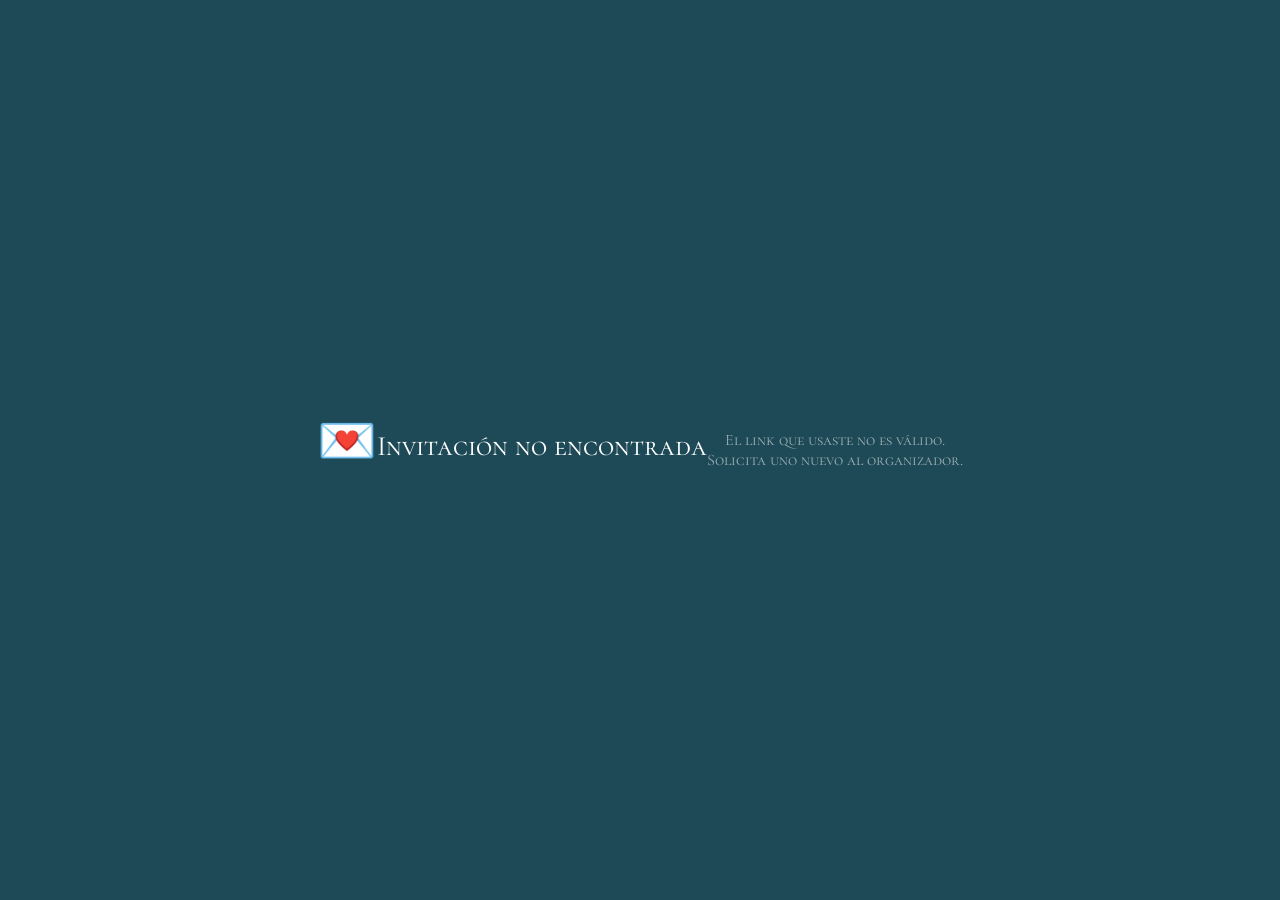
==== commit aded36bd: "Add files via upload" ====
--- a/e/index.html
+++ b/e/index.html
@@ -2,273 +2,683 @@
 <html lang="es">
 <head>
 <meta charset="UTF-8">
+<meta http-equiv="Content-Security-Policy" content="upgrade-insecure-requests">
 <meta name="viewport" content="width=device-width, initial-scale=1.0">
-<title>inviteme — Invitaciones digitales para eventos inolvidables</title>
+<title>inviteme</title>
 <link rel="preconnect" href="https://fonts.googleapis.com">
-<link href="https://fonts.googleapis.com/css2?family=Cormorant:ital,wght@0,300;0,400;0,500;1,300;1,400&family=DM+Sans:wght@300;400;500&display=swap" rel="stylesheet">
+<link href="https://fonts.googleapis.com/css2?family=Cormorant+Garamond:ital,wght@0,300;0,400;0,500;1,300&family=Cormorant+SC:wght@300;400;500&family=DM+Sans:wght@300;400;500&display=swap" rel="stylesheet">
 <style>
 *, *::before, *::after { box-sizing: border-box; margin: 0; padding: 0; }
 :root {
-  --ink: #0f0e0d; --cream: #f7f3ed; --warm: #e8e0d4;
-  --teal: #3a7d8c; --teal-light: #5a9dac;
-  --gold: #c9a96e; --gold-light: #e8ccaa;
-  --white: #ffffff; --muted: #8a8278;
+  --primary: #3a7d8c;
+  --white: #ffffff;
+  --white-75: rgba(255,255,255,0.75);
+  --white-55: rgba(255,255,255,0.55);
+  --white-10: rgba(255,255,255,0.10);
+  --darker: #1e4a57;
+  --header-h: 130px;
 }
 html { scroll-behavior: smooth; }
-body { font-family: 'DM Sans', sans-serif; background: var(--cream); color: var(--ink); overflow-x: hidden; }
-
-body::before {
-  content: ''; position: fixed; inset: 0;
-  background-image: url("data:image/svg+xml,%3Csvg viewBox='0 0 256 256' xmlns='http://www.w3.org/2000/svg'%3E%3Cfilter id='noise'%3E%3CfeTurbulence type='fractalNoise' baseFrequency='0.9' numOctaves='4' stitchTiles='stitch'/%3E%3C/filter%3E%3Crect width='100%25' height='100%25' filter='url(%23noise)' opacity='0.04'/%3E%3C/svg%3E");
-  pointer-events: none; z-index: 0; opacity: 0.4;
-}
-
-/* ── NAV ── */
-nav {
-  position: fixed; top: 0; left: 0; right: 0; z-index: 100;
-  padding: 1.2rem 2.5rem;
-  display: flex; align-items: center; justify-content: space-between;
-  background: rgba(247,243,237,0.85); backdrop-filter: blur(12px);
-  border-bottom: 1px solid rgba(201,169,110,0.2);
-}
-.nav-logo { font-family: 'Cormorant', serif; font-size: 26px; font-weight: 400; color: var(--ink); letter-spacing: -0.02em; text-decoration: none; }
-.nav-logo span { color: var(--teal); }
-.nav-links { display: flex; align-items: center; gap: 2rem; }
-.nav-links a { font-size: 14px; font-weight: 400; color: var(--muted); text-decoration: none; transition: color 0.2s; }
-.nav-links a:hover { color: var(--ink); }
-.nav-cta { background: var(--ink) !important; color: var(--cream) !important; padding: 0.55rem 1.3rem; border-radius: 100px; font-size: 13px !important; font-weight: 500 !important; transition: background 0.2s !important; }
-.nav-cta:hover { background: var(--teal) !important; color: var(--white) !important; }
-
-/* ── HERO ── */
-.hero { min-height: 100vh; display: flex; flex-direction: column; align-items: center; justify-content: center; padding: 8rem 2rem 5rem; position: relative; text-align: center; }
-.hero-eyebrow { font-size: 11px; font-weight: 500; letter-spacing: 0.18em; text-transform: uppercase; color: var(--teal); margin-bottom: 1.5rem; display: flex; align-items: center; gap: 0.8rem; animation: fadeUp 0.8s ease both; }
-.hero-eyebrow::before, .hero-eyebrow::after { content: ''; flex: 1; max-width: 40px; height: 1px; background: var(--teal); opacity: 0.5; }
-.hero-title { font-family: 'Cormorant', serif; font-size: clamp(52px,9vw,110px); font-weight: 300; line-height: 0.95; letter-spacing: -0.03em; color: var(--ink); margin-bottom: 1.5rem; animation: fadeUp 0.8s 0.1s ease both; }
-.hero-title em { font-style: italic; color: var(--teal); }
-.hero-sub { font-size: clamp(15px,2vw,18px); font-weight: 300; color: var(--muted); max-width: 480px; line-height: 1.7; margin-bottom: 3rem; animation: fadeUp 0.8s 0.2s ease both; }
-.hero-actions { display: flex; gap: 1rem; flex-wrap: wrap; justify-content: center; animation: fadeUp 0.8s 0.3s ease both; }
-
-.btn-primary { background: var(--ink); color: var(--cream); padding: 0.85rem 2rem; border-radius: 100px; font-size: 15px; font-weight: 500; text-decoration: none; transition: all 0.25s; border: 1.5px solid var(--ink); }
-.btn-primary:hover { background: var(--teal); border-color: var(--teal); color: var(--white); transform: translateY(-2px); box-shadow: 0 8px 24px rgba(58,125,140,0.25); }
-.btn-secondary { background: transparent; color: var(--ink); padding: 0.85rem 2rem; border-radius: 100px; font-size: 15px; font-weight: 400; text-decoration: none; transition: all 0.25s; border: 1.5px solid rgba(15,14,13,0.2); }
-.btn-secondary:hover { border-color: var(--ink); transform: translateY(-2px); }
-
-/* Hero preview cards */
-.hero-preview { margin-top: 4rem; position: relative; width: 100%; max-width: 700px; height: 320px; animation: fadeUp 0.8s 0.4s ease both; }
-.preview-card { position: absolute; border-radius: 20px; overflow: hidden; box-shadow: 0 20px 60px rgba(0,0,0,0.12); transition: transform 0.3s ease; }
-.preview-card:hover { transform: translateY(-8px) rotate(0deg) !important; }
-.card-boda { width: 160px; height: 280px; background: var(--teal); left: 50%; transform: translateX(-50%); z-index: 3; }
-.card-xv { width: 145px; height: 255px; background: #8b5e8b; left: 28%; top: 20px; transform: rotate(-6deg); z-index: 2; }
-.card-cumple { width: 145px; height: 255px; background: #c17840; right: 28%; top: 20px; transform: rotate(6deg); z-index: 2; }
-.card-inner { width: 100%; height: 100%; display: flex; flex-direction: column; align-items: center; justify-content: center; padding: 1.5rem; gap: 0.5rem; position: relative; overflow: hidden; }
-.card-inner::before { content: ''; position: absolute; inset: 0; background: repeating-linear-gradient(0deg,rgba(255,255,255,0.03) 0,rgba(255,255,255,0.03) 1px,transparent 1px,transparent 4px); }
-.card-tag { font-size: 9px; letter-spacing: 0.15em; text-transform: uppercase; color: rgba(255,255,255,0.6); font-weight: 500; position: relative; }
-.card-name { font-family: 'Cormorant', serif; font-size: 22px; font-weight: 300; color: rgba(255,255,255,0.95); text-align: center; line-height: 1.1; position: relative; }
-.card-date { font-size: 10px; letter-spacing: 0.1em; color: rgba(255,255,255,0.55); margin-top: 0.3rem; position: relative; }
-.card-dot { width: 28px; height: 1px; background: rgba(255,255,255,0.3); margin: 0.3rem 0; position: relative; }
-
-/* ── SECTIONS ── */
-section { position: relative; z-index: 1; }
-.how { padding: 6rem 2rem; background: var(--white); border-top: 1px solid var(--warm); border-bottom: 1px solid var(--warm); }
-.how-inner { max-width: 1000px; margin: 0 auto; }
-.section-label { font-size: 11px; font-weight: 500; letter-spacing: 0.18em; text-transform: uppercase; color: var(--teal); display: flex; align-items: center; gap: 0.8rem; margin-bottom: 1rem; }
-.section-label::before { content: ''; width: 30px; height: 1px; background: var(--teal); opacity: 0.5; }
-.section-title { font-family: 'Cormorant', serif; font-size: clamp(36px,5vw,56px); font-weight: 300; line-height: 1.1; letter-spacing: -0.02em; margin-bottom: 3.5rem; max-width: 500px; }
-.section-title em { font-style: italic; color: var(--teal); }
-.steps { display: grid; grid-template-columns: repeat(auto-fit,minmax(200px,1fr)); gap: 2rem; }
-.step-num { font-family: 'Cormorant', serif; font-size: 72px; font-weight: 300; color: var(--warm); line-height: 1; margin-bottom: 0.5rem; letter-spacing: -0.04em; }
-.step-title { font-size: 16px; font-weight: 500; color: var(--ink); margin-bottom: 0.5rem; }
-.step-desc { font-size: 14px; color: var(--muted); line-height: 1.7; font-weight: 300; }
-
-/* ── FEATURES ── */
-.features { padding: 6rem 2rem; background: var(--cream); }
-.features-inner { max-width: 1000px; margin: 0 auto; }
-.features-grid { display: grid; grid-template-columns: repeat(auto-fit,minmax(260px,1fr)); gap: 1.5rem; margin-top: 3rem; }
-.feature-card { background: var(--white); border: 1px solid var(--warm); border-radius: 16px; padding: 1.75rem; transition: all 0.25s; }
-.feature-card:hover { border-color: var(--teal-light); transform: translateY(-4px); box-shadow: 0 12px 40px rgba(58,125,140,0.1); }
-.feature-icon { width: 44px; height: 44px; background: var(--cream); border-radius: 12px; display: flex; align-items: center; justify-content: center; font-size: 22px; margin-bottom: 1rem; border: 1px solid var(--warm); }
-.feature-title { font-size: 15px; font-weight: 500; margin-bottom: 0.4rem; color: var(--ink); }
-.feature-desc { font-size: 13px; color: var(--muted); line-height: 1.7; font-weight: 300; }
-
-/* ── PRICING ── */
-.pricing { padding: 6rem 2rem; background: var(--ink); color: var(--cream); }
-.pricing-inner { max-width: 700px; margin: 0 auto; text-align: center; }
-.pricing .section-label { color: var(--gold); justify-content: center; }
-.pricing .section-label::before { background: var(--gold); }
-.pricing .section-title { color: var(--cream); margin: 0 auto 1rem; }
-.pricing-sub { font-size: 15px; color: rgba(247,243,237,0.55); margin-bottom: 3rem; font-weight: 300; line-height: 1.6; }
-.price-card { background: rgba(255,255,255,0.05); border: 1px solid rgba(201,169,110,0.3); border-radius: 24px; padding: 3rem 2.5rem; position: relative; overflow: hidden; }
-.price-card::before { content: ''; position: absolute; top: 0; left: 0; right: 0; height: 2px; background: linear-gradient(90deg,transparent,var(--gold),transparent); }
-.price-amount { font-family: 'Cormorant', serif; font-size: 72px; font-weight: 300; color: var(--cream); line-height: 1; letter-spacing: -0.03em; }
-.price-currency { font-size: 24px; font-weight: 300; vertical-align: super; margin-right: 4px; color: var(--gold); }
-.price-period { font-size: 14px; color: rgba(247,243,237,0.45); margin-top: 0.3rem; font-weight: 300; }
-.price-divider { width: 60px; height: 1px; background: rgba(201,169,110,0.3); margin: 2rem auto; }
-.price-features { list-style: none; display: flex; flex-direction: column; gap: 0.9rem; margin-bottom: 2.5rem; text-align: left; }
-.price-features li { font-size: 14px; color: rgba(247,243,237,0.75); display: flex; align-items: center; gap: 0.75rem; font-weight: 300; }
-.price-features li::before { content: '✦'; color: var(--gold); font-size: 10px; flex-shrink: 0; }
-.btn-gold { display: inline-block; background: var(--gold); color: var(--ink); padding: 0.9rem 2.5rem; border-radius: 100px; font-size: 15px; font-weight: 500; text-decoration: none; transition: all 0.25s; border: 1.5px solid var(--gold); width: 100%; text-align: center; }
-.btn-gold:hover { background: var(--gold-light); border-color: var(--gold-light); transform: translateY(-2px); box-shadow: 0 8px 24px rgba(201,169,110,0.3); }
-
-/* ── PROOF ── */
-.proof { padding: 6rem 2rem; background: var(--white); border-top: 1px solid var(--warm); }
-.proof-inner { max-width: 900px; margin: 0 auto; text-align: center; }
-.proof-num { font-family: 'Cormorant', serif; font-size: clamp(48px,8vw,80px); font-weight: 300; color: var(--teal); letter-spacing: -0.03em; }
-.proof-label { font-size: 14px; color: var(--muted); font-weight: 300; margin-top: 0.3rem; }
-.proof-grid { display: grid; grid-template-columns: repeat(3,1fr); gap: 2rem; margin-top: 3rem; }
-.proof-item { padding: 1.5rem; }
-
-/* ── CTA FINAL ── */
-.cta-final { padding: 7rem 2rem; background: var(--cream); text-align: center; }
-.cta-final .section-title { margin: 1rem auto 1.5rem; max-width: 600px; }
-.cta-final p { font-size: 15px; color: var(--muted); margin-bottom: 2.5rem; font-weight: 300; }
-
-/* ── FOOTER ── */
-footer { background: var(--ink); color: rgba(247,243,237,0.4); padding: 2rem 2.5rem; display: flex; align-items: center; justify-content: space-between; flex-wrap: wrap; gap: 1rem; font-size: 13px; font-weight: 300; }
-.footer-logo { font-family: 'Cormorant', serif; font-size: 20px; font-weight: 300; color: rgba(247,243,237,0.7); }
-.footer-logo span { color: var(--teal-light); }
-
-/* ── ANIMATIONS ── */
-@keyframes fadeUp { from{opacity:0;transform:translateY(24px)} to{opacity:1;transform:translateY(0)} }
-.reveal { opacity: 0; transform: translateY(20px); transition: opacity 0.7s ease, transform 0.7s ease; }
-.reveal.visible { opacity: 1; transform: translateY(0); }
-
-/* ── MOBILE ── */
-@media (max-width: 640px) {
-  nav { padding: 1rem 1.25rem; }
-  .nav-links a:not(.nav-cta) { display: none; }
-  .hero { padding: 7rem 1.5rem 4rem; }
-  .card-xv, .card-cumple { display: none; }
-  .proof-grid { grid-template-columns: 1fr; gap: 1rem; }
-  .steps { grid-template-columns: 1fr; }
-}
+body { font-family: 'Cormorant Garamond', serif; background: var(--primary); min-height: 100vh; overflow-x: hidden; }
+
+/* ── LOADING ── */
+#loading {
+  position: fixed; inset: 0; z-index: 999;
+  display: flex; flex-direction: column; align-items: center; justify-content: center;
+  background: #1e4a57;
+}
+.loading-logo { font-family: 'Cormorant SC', serif; font-size: 32px; color: var(--white); margin-bottom: 1rem; font-weight: 300; }
+.loading-logo span { color: rgba(255,255,255,0.4); }
+.loading-spinner { width: 32px; height: 32px; border: 2px solid rgba(255,255,255,0.2); border-top-color: var(--white); border-radius: 50%; animation: spin 0.8s linear infinite; }
+@keyframes spin { to { transform: rotate(360deg); } }
+
+/* ── ERROR ── */
+#error-view {
+  display: none; position: fixed; inset: 0; z-index: 998;
+  background: #1e4a57; align-items: center; justify-content: center; text-align: center; padding: 2rem;
+}
+.error-icon { font-size: 48px; margin-bottom: 1rem; }
+.error-title { font-family: 'Cormorant SC', serif; color: var(--white); font-size: 28px; margin-bottom: 0.5rem; }
+.error-text { font-family: 'Cormorant SC', serif; color: var(--white-55); font-size: 16px; }
+
+/* ── FONDO ── */
+.bg-fixed {
+  position: fixed; inset: 0; z-index: 0;
+  background-size: cover; background-position: center top; background-repeat: repeat-y;
+}
+.bg-fixed::after { content: ''; position: absolute; inset: 0; background: rgba(20,55,65,0.25); }
+
+/* ── HEADER ── */
+.fixed-header {
+  position: fixed; top: 0; left: 0; right: 0; z-index: 50;
+  background: rgba(30,74,87,0.45); backdrop-filter: blur(10px); -webkit-backdrop-filter: blur(10px);
+  border-bottom: 1px solid rgba(255,255,255,0.1);
+  display: flex; flex-direction: column;
+}
+.header-top {
+  height: 70px; display: flex; align-items: center; justify-content: center; padding: 0 1rem;
+}
+.header-names {
+  font-family: 'Cormorant SC', serif; color: var(--white);
+  font-size: clamp(24px, 5.5vw, 36px); font-weight: 300; letter-spacing: 0.08em;
+  display: flex; align-items: center; gap: 0.4em;
+}
+.header-amp { font-size: 0.6em; opacity: 0.75; }
+.photo-strip {
+  height: 60px; display: flex; gap: 4px; padding: 4px 6px; overflow: hidden;
+  border-top: 1px solid rgba(255,255,255,0.08);
+}
+.strip-slot { flex: 1; border-radius: 6px; overflow: hidden; position: relative; background: rgba(255,255,255,0.05); }
+.strip-slot img { position: absolute; inset: 0; width: 100%; height: 100%; object-fit: cover; border-radius: 6px; transition: opacity 1s ease; }
+.strip-slot img.hidden { opacity: 0; } .strip-slot img.visible { opacity: 1; }
+
+/* ── PROGRESS DOTS ── */
+.progress-dots { position: fixed; right: 0.9rem; top: 50%; transform: translateY(-50%); display: flex; flex-direction: column; gap: 9px; z-index: 50; }
+.pdot { width: 7px; height: 7px; border-radius: 50%; background: rgba(255,255,255,0.3); cursor: pointer; transition: all 0.3s; border: none; padding: 0; }
+.pdot.active { background: var(--white); height: 20px; border-radius: 3px; }
+
+/* ── MUSIC ── */
+#music-toggle {
+  position: fixed; bottom: 1.2rem; right: 3rem; z-index: 60;
+  background: rgba(25,68,82,0.5); border: 1px solid rgba(255,255,255,0.2);
+  border-radius: 50%; width: 42px; height: 42px;
+  display: flex; align-items: center; justify-content: center;
+  font-size: 20px; cursor: pointer; backdrop-filter: blur(8px); -webkit-backdrop-filter: blur(8px);
+}
+
+/* ── SPLASH ── */
+#splash {
+  position: fixed; inset: 0; z-index: 200; display: flex; flex-direction: column;
+  align-items: center; justify-content: center; text-align: center; background: #1e4a57;
+  transition: opacity 0.8s ease;
+}
+#splash.fade-out { opacity: 0; pointer-events: none; }
+.splash-photo { position: absolute; inset: 0; background-size: cover; background-position: center; filter: brightness(0.45); }
+.splash-content { position: relative; z-index: 1; display: flex; flex-direction: column; align-items: center; gap: 1.2rem; padding: 2rem; }
+.splash-title { font-family: 'Cormorant SC', serif; color: var(--white); font-size: clamp(32px, 9vw, 56px); font-weight: 300; line-height: 1.1; letter-spacing: 0.08em; }
+.splash-sub { font-family: 'Cormorant SC', serif; color: rgba(255,255,255,0.6); font-size: clamp(13px, 3vw, 16px); letter-spacing: 0.12em; }
+.splash-btn { font-family: 'Cormorant SC', serif; font-size: clamp(14px, 3.5vw, 17px); letter-spacing: 0.1em; color: var(--white); background: rgba(255,255,255,0.12); border: 1px solid rgba(255,255,255,0.4); border-radius: 100px; padding: 0.9rem 2.5rem; cursor: pointer; transition: background 0.2s; }
+.splash-btn:hover { background: rgba(255,255,255,0.22); }
+.splash-pulse { width: 8px; height: 8px; border-radius: 50%; background: rgba(255,255,255,0.5); animation: pulse 1.8s infinite; }
+@keyframes pulse { 0%,100%{transform:scale(1);opacity:0.5} 50%{transform:scale(1.6);opacity:1} }
+
+/* ── CONTENIDO ── */
+.content { position: relative; z-index: 1; max-width: 480px; margin: 0 auto; padding: 0 1.75rem; padding-top: var(--header-h); }
+section { min-height: 100vh; display: flex; flex-direction: column; align-items: center; justify-content: center; padding: 1.5rem 0; text-align: center; width: 100%; }
+section + section { border-top: 1px solid rgba(255,255,255,0.1); }
+
+/* ── PORTADA ── */
+.tagline { font-family: 'Cormorant SC', serif; font-size: clamp(15px, 3.8vw, 19px); color: var(--white-75); letter-spacing: 0.07em; line-height: 1.7; margin-bottom: 2rem; }
+.date-row { display: flex; gap: 2.5rem; justify-content: center; margin-bottom: 2rem; }
+.date-col { text-align: center; }
+.date-col .lbl { font-family: 'Cormorant SC', serif; font-size: 12px; color: var(--white-55); letter-spacing: 0.14em; display: block; margin-bottom: 2px; }
+.date-col .val { font-family: 'Cormorant SC', serif; font-size: clamp(22px, 6vw, 32px); color: var(--white); font-weight: 400; display: block; line-height: 1; }
+.venue-name { font-family: 'Cormorant SC', serif; color: var(--white); font-size: clamp(14px, 3.8vw, 18px); letter-spacing: 0.05em; margin-bottom: 0.4rem; }
+.venue-address { font-family: 'Cormorant SC', serif; color: var(--white-55); font-size: clamp(12px, 3vw, 14px); letter-spacing: 0.03em; line-height: 1.7; margin-bottom: 2rem; }
+.guest-box { background: var(--white-10); border: 1px solid rgba(255,255,255,0.22); border-radius: 12px; padding: 1.2rem 1.5rem; width: 100%; text-align: center; backdrop-filter: blur(3px); -webkit-backdrop-filter: blur(3px); }
+.guest-box .gname { font-family: 'Cormorant SC', serif; color: var(--white); font-size: 22px; font-weight: 400; margin-bottom: 0.25rem; }
+.guest-box .gseats { font-family: 'Cormorant SC', serif; color: var(--white-55); font-size: 14px; letter-spacing: 0.07em; }
+
+/* ── ITINERARIO ── */
+.itinerary { width: 100%; max-width: 320px; }
+.it-item { display: grid; grid-template-columns: 72px 1fr; grid-template-rows: auto auto; column-gap: 1rem; align-items: center; padding: 0.9rem 0; position: relative; }
+.it-item:not(:last-child)::after { content: ''; position: absolute; left: 35px; top: calc(50% + 36px); width: 1px; height: calc(100% - 28px); border-left: 1px dashed rgba(255,255,255,0.22); }
+.it-icon-wrap { grid-column: 1; grid-row: 1 / span 2; width: 68px; height: 68px; display: flex; align-items: center; justify-content: center; background: var(--white-10); border: 1px solid rgba(255,255,255,0.2); border-radius: 50%; backdrop-filter: blur(4px); -webkit-backdrop-filter: blur(4px); justify-self: center; }
+.it-icon-wrap img { width: 38px; height: 38px; object-fit: contain; filter: brightness(0) invert(1); opacity: 0.9; }
+.it-name { grid-column: 2; grid-row: 1; font-family: 'Cormorant SC', serif; color: var(--white); font-size: 20px; letter-spacing: 0.05em; line-height: 1.2; align-self: end; }
+.it-time { grid-column: 2; grid-row: 2; font-family: 'Cormorant SC', serif; color: var(--white-55); font-size: 18px; letter-spacing: 0.05em; margin-top: 2px; align-self: start; }
+
+/* ── DRESS CODE ── */
+.dress-title { font-family: 'Cormorant SC', serif; color: var(--white); font-size: 20px; letter-spacing: 0.07em; margin-bottom: 0.3rem; }
+.dress-subtitle { font-family: 'Cormorant SC', serif; color: var(--white-75); font-size: 28px; letter-spacing: 0.04em; margin-bottom: 0.5rem; }
+.dress-icons { display: flex; gap: 3rem; justify-content: center; margin: 1.5rem 0; }
+.dress-icon-wrap { display: flex; flex-direction: column; align-items: center; gap: 0.6rem; }
+.dress-icon-wrap img { width: 72px; height: 72px; object-fit: contain; filter: brightness(0) invert(1); opacity: 0.9; }
+.dress-lbl { font-family: 'Cormorant SC', serif; color: var(--white-55); font-size: 13px; letter-spacing: 0.1em; }
+.dress-note { font-family: 'Cormorant SC', serif; color: var(--white-55); font-size: 14px; letter-spacing: 0.06em; margin-top: 0.5rem; line-height: 1.6; text-align: center; }
+.divider { width: 60px; height: 1px; background: rgba(255,255,255,0.22); margin: 1.2rem auto; }
+
+/* ── RSVP ── */
+.rsvp-title { font-family: 'Cormorant SC', serif; color: var(--white); font-size: clamp(18px, 5vw, 26px); margin-bottom: 0.3rem; }
+.rsvp-sub { font-family: 'Cormorant SC', serif; color: var(--white-55); font-size: clamp(13px, 3.5vw, 16px); letter-spacing: 0.07em; margin-bottom: 1.2rem; }
+.rsvp-lbl { font-family: 'Cormorant SC', serif; color: var(--white-75); font-size: clamp(13px, 3.5vw, 15px); letter-spacing: 0.06em; display: block; margin-bottom: 0.3rem; text-align: left; }
+.rsvp-input { width: 100%; background: var(--white-10); border: 1px solid rgba(255,255,255,0.28); border-radius: 10px; padding: 0.7rem 1rem; color: var(--white); font-family: 'Cormorant Garamond', serif; font-size: 15px; margin-bottom: 0.9rem; outline: none; backdrop-filter: blur(4px); -webkit-backdrop-filter: blur(4px); }
+.rsvp-input::placeholder { color: rgba(255,255,255,0.3); }
+.rsvp-input:focus { border-color: rgba(255,255,255,0.55); background: rgba(255,255,255,0.16); }
+.attend-btns { display: flex; gap: 0.7rem; margin-bottom: 0.9rem; }
+.attend-btn { flex: 1; padding: 0.7rem; font-family: 'Cormorant SC', serif; font-size: clamp(13px, 4vw, 16px); letter-spacing: 0.06em; border-radius: 10px; cursor: pointer; border: 1px solid rgba(255,255,255,0.35); background: transparent; color: var(--white-75); transition: all 0.2s; }
+.attend-btn.sel-yes { background: rgba(255,255,255,0.88); color: var(--darker); border-color: transparent; }
+.attend-btn.sel-no  { background: rgba(220,80,80,0.45); color: var(--white); border-color: transparent; }
+.counter-wrap { display: flex; align-items: center; justify-content: space-between; background: var(--white-10); border: 1px solid rgba(255,255,255,0.28); border-radius: 10px; padding: 0.4rem 0.9rem; margin-bottom: 0.9rem; backdrop-filter: blur(4px); -webkit-backdrop-filter: blur(4px); }
+.counter-val { font-family: 'Cormorant SC', serif; color: var(--white); font-size: 24px; font-weight: 400; }
+.counter-btn { background: rgba(255,255,255,0.18); border: none; color: var(--white); width: 34px; height: 34px; border-radius: 50%; font-size: 20px; cursor: pointer; display: flex; align-items: center; justify-content: center; transition: background 0.2s; }
+.counter-btn:hover { background: rgba(255,255,255,0.32); }
+.rsvp-submit { width: 100%; padding: 0.8rem; font-family: 'Cormorant SC', serif; font-size: clamp(14px, 4vw, 16px); letter-spacing: 0.08em; background: rgba(255,255,255,0.88); color: var(--darker); border: none; border-radius: 10px; cursor: pointer; transition: background 0.2s; }
+.rsvp-submit:hover { background: var(--white); }
+.rsvp-submit:disabled { opacity: 0.6; cursor: default; }
+
+/* ── COUNTDOWN ── */
+.countdown-box { margin: 1.5rem 0; text-align: center; }
+.countdown-title { font-family: 'Cormorant SC', serif; color: var(--white); font-size: 22px; margin-bottom: 0.8rem; }
+.countdown { display: flex; justify-content: center; gap: 10px; flex-wrap: wrap; }
+.cd-item { min-width: 64px; padding: 10px 8px; border-radius: 10px; background: var(--white-10); border: 1px solid rgba(255,255,255,0.18); backdrop-filter: blur(4px); }
+.cd-item span { display: block; font-family: 'Cormorant SC', serif; color: var(--white); font-size: 28px; line-height: 1; }
+.cd-item small { font-family: 'Cormorant SC', serif; color: var(--white-55); font-size: 12px; letter-spacing: 0.08em; }
+
+/* ── GRACIAS ── */
+.thanks-icon { font-size: 52px; margin-bottom: 0.8rem; }
+.thanks-title { font-family: 'Cormorant SC', serif; color: var(--white); font-size: 30px; margin-bottom: 0.5rem; }
+.thanks-text { font-family: 'Cormorant SC', serif; color: var(--white-75); font-size: 16px; line-height: 1.7; }
+
+/* ── TOAST ── */
+.toast { position: fixed; bottom: 1.5rem; left: 50%; transform: translateX(-50%); background: rgba(20,55,65,0.95); color: var(--white); border-radius: 10px; padding: 0.75rem 1.5rem; font-family: 'Cormorant SC', serif; font-size: 14px; z-index: 300; display: none; white-space: nowrap; backdrop-filter: blur(8px); border: 1px solid rgba(255,255,255,0.15); }
+
+/* ── FADE IN ── */
+.fade-in { opacity: 0; transform: translateY(18px); transition: opacity 0.7s ease, transform 0.7s ease; }
+.fade-in.visible { opacity: 1; transform: translateY(0); }
 </style>
 </head>
 <body>
 
-<!-- NAV -->
-<nav>
-  <a href="#" class="nav-logo">invite<span>me</span></a>
-  <div class="nav-links">
-    <a href="#como-funciona">Cómo funciona</a>
-    <a href="#precio">Precio</a>
-    <a href="/dashboard.html" class="nav-cta">Crear mi evento</a>
+<!-- LOADING -->
+<div id="loading">
+  <p class="loading-logo">invite<span>me</span></p>
+  <div class="loading-spinner"></div>
+</div>
+
+<!-- ERROR -->
+<div id="error-view">
+  <div class="error-icon">💌</div>
+  <p class="error-title">Invitación no encontrada</p>
+  <p class="error-text">El link que usaste no es válido.<br>Solicita uno nuevo al organizador.</p>
+</div>
+
+<!-- FONDO -->
+<div class="bg-fixed" id="bg-fixed"></div>
+
+<!-- SPLASH -->
+<div id="splash">
+  <div class="splash-photo" id="splash-photo"></div>
+  <div class="splash-content">
+    <p class="splash-title" id="splash-title">...</p>
+    <p class="splash-sub" id="splash-sub"></p>
+    <div class="splash-pulse"></div>
+    <button class="splash-btn" onclick="startInvitation()">✦ Abrir invitación ✦</button>
   </div>
-</nav>
-
-<!-- HERO -->
-<section class="hero">
-  <p class="hero-eyebrow">Invitaciones digitales</p>
-  <h1 class="hero-title">Tu evento,<br><em>invitaciones</em><br>que enamoran</h1>
-  <p class="hero-sub">Crea invitaciones digitales elegantes, compártelas por WhatsApp y controla tu lista de invitados en tiempo real.</p>
-  <div class="hero-actions">
-    <a href="/dashboard.html" class="btn-primary">Crear mi evento — $1,000 MXN</a>
-    <a href="#como-funciona" class="btn-secondary">Ver cómo funciona</a>
+</div>
+
+<!-- HEADER -->
+<header class="fixed-header" id="fixed-header" style="display:none">
+  <div class="header-top">
+    <p class="header-names" id="header-names"></p>
   </div>
-  <div class="hero-preview">
-    <div class="preview-card card-xv"><div class="card-inner"><p class="card-tag">XV años</p><div class="card-dot"></div><p class="card-name">Sofía<br>Ramírez</p><p class="card-date">15 · Mar · 2026</p></div></div>
-    <div class="preview-card card-boda"><div class="card-inner"><p class="card-tag">Boda</p><div class="card-dot"></div><p class="card-name">Gabo<br>&amp;<br>Miya</p><p class="card-date">07 · Ago · 2026</p></div></div>
-    <div class="preview-card card-cumple"><div class="card-inner"><p class="card-tag">Cumpleaños</p><div class="card-dot"></div><p class="card-name">Carlos<br>50</p><p class="card-date">22 · Nov · 2026</p></div></div>
-  </div>
-</section>
-
-<!-- HOW IT WORKS -->
-<section class="how" id="como-funciona">
-  <div class="how-inner">
-    <p class="section-label reveal">Proceso</p>
-    <h2 class="section-title reveal">Así de <em>sencillo</em> es</h2>
-    <div class="steps">
-      <div class="step reveal"><p class="step-num">01</p><p class="step-title">Crea tu evento</p><p class="step-desc">Registra los datos de tu evento: nombre, fecha, lugar, cupo y diseño. Listo en minutos.</p></div>
-      <div class="step reveal"><p class="step-num">02</p><p class="step-title">Agrega invitados</p><p class="step-desc">Registra a cada familia con su nombre, teléfono y el número de lugares que les asignas.</p></div>
-      <div class="step reveal"><p class="step-num">03</p><p class="step-title">Comparte por WhatsApp</p><p class="step-desc">Un toque y se abre WhatsApp con el link personalizado de cada invitado. Así de fácil.</p></div>
-      <div class="step reveal"><p class="step-num">04</p><p class="step-title">Controla en tiempo real</p><p class="step-desc">Ve quién confirmó, cuántos asisten y cuántos lugares quedan disponibles desde tu panel.</p></div>
+  <div class="photo-strip" id="photo-strip"></div>
+</header>
+
+<!-- DOTS -->
+<div class="progress-dots" id="progress-dots" style="display:none"></div>
+
+<!-- MUSIC -->
+<div id="music-toggle" style="display:none">🔇</div>
+<iframe id="music" width="0" height="0" frameborder="0" allow="autoplay; encrypted-media; picture-in-picture" allowfullscreen></iframe>
+
+<!-- CONTENIDO -->
+<div class="content" id="main-content" style="display:none">
+
+  <!-- S0: PORTADA -->
+  <section id="s0">
+    <p class="tagline fade-in" id="s-tagline"></p>
+    <div class="date-row fade-in">
+      <div class="date-col"><span class="lbl" id="d-weekday"></span><span class="val" id="d-day"></span></div>
+      <div class="date-col"><span class="lbl" id="d-month"></span><span class="val" id="d-year"></span></div>
+      <div class="date-col"><span class="lbl">Hora</span><span class="val" id="d-time"></span></div>
     </div>
-  </div>
-</section>
-
-<!-- FEATURES -->
-<section class="features">
-  <div class="features-inner">
-    <p class="section-label reveal">Funciones</p>
-    <h2 class="section-title reveal">Todo lo que <em>necesitas</em></h2>
-    <div class="features-grid">
-      <div class="feature-card reveal"><div class="feature-icon">💍</div><p class="feature-title">Invitación digital elegante</p><p class="feature-desc">Diseño personalizado fiel a tu estilo. Portada, itinerario, código de vestimenta y confirmación en una sola experiencia.</p></div>
-      <div class="feature-card reveal"><div class="feature-icon">📲</div><p class="feature-title">Links únicos por invitado</p><p class="feature-desc">Cada familia recibe su propio link. Sabes exactamente quién confirmó sin que tengan que escribir su nombre.</p></div>
-      <div class="feature-card reveal"><div class="feature-icon">✅</div><p class="feature-title">Confirmación flexible</p><p class="feature-desc">El invitado indica cuántos de su familia asistirán. Tú controlas el cupo total del evento automáticamente.</p></div>
-      <div class="feature-card reveal"><div class="feature-icon">📊</div><p class="feature-title">Dashboard en tiempo real</p><p class="feature-desc">Ve confirmados, pendientes y declinados al instante. Barra de ocupación y métricas claras de un vistazo.</p></div>
-      <div class="feature-card reveal"><div class="feature-icon">💬</div><p class="feature-title">Integración con WhatsApp</p><p class="feature-desc">Envía la invitación con un toque directamente desde el panel. Sin copiar y pegar links manualmente.</p></div>
-      <div class="feature-card reveal"><div class="feature-icon">🎊</div><p class="feature-title">Todos los eventos</p><p class="feature-desc">Bodas, XV años, cumpleaños, corporativos, graduaciones, bautizos, baby showers y más.</p></div>
+    <p class="venue-name fade-in" id="s-venue"></p>
+    <p class="venue-address fade-in" id="s-address"></p>
+    <div class="guest-box fade-in">
+      <p class="gname" id="inv-gname">Cargando...</p>
+      <p class="gseats" id="inv-gseats"></p>
     </div>
-  </div>
-</section>
-
-<!-- PRICING -->
-<section class="pricing" id="precio">
-  <div class="pricing-inner">
-    <p class="section-label reveal">Precio</p>
-    <h2 class="section-title reveal">Un pago,<br><em>todo incluido</em></h2>
-    <p class="pricing-sub reveal">Sin suscripciones. Sin sorpresas. Pagas una vez y tu evento vive en línea hasta el día de la celebración.</p>
-    <div class="price-card reveal">
-      <div class="price-amount"><span class="price-currency">$</span>1,000</div>
-      <p class="price-period">MXN · pago único por evento</p>
-      <div class="price-divider"></div>
-      <ul class="price-features">
-        <li>Invitación digital personalizada con tu diseño</li>
-        <li>Invitados ilimitados</li>
-        <li>Links únicos por familia</li>
-        <li>Confirmación de asistencia con control de lugares</li>
-        <li>Panel de administración en tiempo real</li>
-        <li>Envío directo por WhatsApp</li>
-        <li>Exportar e importar lista de invitados</li>
-        <li>Carrusel de fotos del evento</li>
-        <li>Música de fondo personalizada</li>
-        <li>Countdown al evento</li>
-        <li>Ubicación en Google Maps</li>
-      </ul>
-      <a href="/dashboard.html" class="btn-gold">Comenzar mi evento →</a>
+  </section>
+
+  <!-- S1: ITINERARIO -->
+  <section id="s1">
+    <div class="itinerary fade-in" id="itinerary-list"></div>
+  </section>
+
+  <!-- S2: DRESS CODE -->
+  <section id="s2" style="display:none">
+    <p class="dress-title fade-in" id="s-dress-title">Código de Vestimenta</p>
+    <p class="dress-subtitle fade-in" id="s-dress-code"></p>
+    <div class="dress-icons fade-in" id="s-dress-icons"></div>
+    <div class="divider fade-in"></div>
+    <p class="dress-note fade-in" id="s-dress-note"></p>
+    <p class="dress-note fade-in" id="s-bank-info" style="margin-top:1rem"></p>
+  </section>
+
+  <!-- S3: RSVP -->
+  <section id="s3">
+    <div id="rsvp-form-wrap" style="width:100%;display:flex;flex-direction:column;align-items:center">
+      <p class="rsvp-title fade-in">Confirmar Asistencia</p>
+      <p class="rsvp-sub fade-in" id="rsvp-sub-lbl"></p>
+      <div class="fade-in" style="width:100%;max-width:400px;text-align:left">
+        <label class="rsvp-lbl">¿Asistirás?</label>
+        <div class="attend-btns">
+          <button class="attend-btn" id="btn-yes" onclick="selectAttend('yes')">Sí, asistiré</button>
+          <button class="attend-btn" id="btn-no"  onclick="selectAttend('no')">No podré ir</button>
+        </div>
+        <div id="count-section">
+          <label class="rsvp-lbl">¿Cuántos asistirán? (máx. <span id="max-lbl">0</span>)</label>
+          <div class="counter-wrap">
+            <button class="counter-btn" onclick="chgCount(-1)">−</button>
+            <span class="counter-val" id="cnt-val">1</span>
+            <button class="counter-btn" onclick="chgCount(1)">+</button>
+          </div>
+        </div>
+        <label class="rsvp-lbl">Mensaje para los anfitriones (opcional)</label>
+        <textarea class="rsvp-input" rows="3" id="rsvp-msg" placeholder="Un mensaje de felicitación..."></textarea>
+        <button class="rsvp-submit" id="rsvp-btn" onclick="submitRSVP()">Confirmar asistencia</button>
+      </div>
     </div>
-  </div>
-</section>
-
-<!-- PROOF -->
-<section class="proof">
-  <div class="proof-inner">
-    <p class="section-label reveal" style="justify-content:center">Para todo tipo de eventos</p>
-    <div class="proof-grid">
-      <div class="proof-item reveal"><p class="proof-num">100%</p><p class="proof-label">digital, sin papel</p></div>
-      <div class="proof-item reveal"><p class="proof-num">∞</p><p class="proof-label">invitados por evento</p></div>
-      <div class="proof-item reveal"><p class="proof-num">1 tap</p><p class="proof-label">para enviar por WhatsApp</p></div>
+    <div id="thanks-wrap" style="display:none;width:100%;max-width:400px;text-align:center;margin:0 auto">
+      <div class="thanks-icon" id="thanks-icon">🎉</div>
+      <p class="thanks-title">¡Gracias!</p>
+      <p class="thanks-text" id="thanks-txt"></p>
+      <div id="location-btn-wrap" style="display:none;margin-top:2rem">
+        <a id="maps-link" href="#" target="_blank" rel="noopener"
+          style="display:inline-flex;align-items:center;gap:0.6rem;background:rgba(255,255,255,0.15);border:1px solid rgba(255,255,255,0.35);color:var(--white);font-family:'Cormorant SC',serif;font-size:16px;letter-spacing:0.06em;padding:0.85rem 1.75rem;border-radius:10px;text-decoration:none;backdrop-filter:blur(4px)">
+          📍 Ver ubicación en Maps
+        </a>
+      </div>
     </div>
-  </div>
-</section>
-
-<!-- CTA FINAL -->
-<section class="cta-final">
-  <p class="section-label reveal" style="justify-content:center">¿Listo?</p>
-  <h2 class="section-title reveal">Haz tu evento <em>inolvidable</em></h2>
-  <p class="reveal">Tu invitación digital lista en minutos. Sin complicaciones.</p>
-  <div class="reveal">
-    <a href="/dashboard.html" class="btn-primary">Crear mi evento — $1,000 MXN</a>
-  </div>
-</section>
-
-<!-- FOOTER -->
-<footer>
-  <p class="footer-logo">invite<span>me</span></p>
-  <p>© 2026 inviteme.fun · Todos los derechos reservados</p>
-  <p>hola@inviteme.fun</p>
-</footer>
+    <div class="countdown-box fade-in">
+      <p class="countdown-title">Faltan</p>
+      <div class="countdown">
+        <div class="cd-item"><span id="cd-days">0</span><small>Días</small></div>
+        <div class="cd-item"><span id="cd-hours">0</span><small>Horas</small></div>
+        <div class="cd-item"><span id="cd-minutes">0</span><small>Min</small></div>
+        <div class="cd-item"><span id="cd-seconds">0</span><small>Seg</small></div>
+      </div>
+    </div>
+  </section>
+
+</div>
+
+<div class="toast" id="toast"></div>
 
 <script>
-const reveals = document.querySelectorAll('.reveal');
-const observer = new IntersectionObserver((entries) => {
-  entries.forEach((entry, i) => {
-    if (entry.isIntersecting) {
-      setTimeout(() => entry.target.classList.add('visible'), i * 60);
-      observer.unobserve(entry.target);
+const SUPA_URL = 'https://jlakoulrsnptdsslerte.supabase.co';
+const SUPA_KEY = 'sb_publishable_lW75yG4gMJUC6kLkCABx9A_NihDmEEa';
+const STORAGE = 'https://jlakoulrsnptdsslerte.supabase.co/storage/v1/object/public/events/';
+
+let eventData    = null;
+let activeGuest  = null;
+let attendChoice = null;
+let guestCount   = 1;
+let maxSeats     = 2;
+let currentSection = 0;
+let userScrolled   = false;
+let playing        = false;
+let sections       = ['s0','s1','s3']; // s2 (dress) added dynamically if needed
+let embedURL       = '';
+let photoPool      = [];
+let totalPhotos    = 0;
+
+/* ── Supabase ── */
+async function api(path, opts = {}) {
+  const res = await fetch(SUPA_URL + '/rest/v1/' + path, {
+    headers: { 'apikey': SUPA_KEY, 'Authorization': 'Bearer ' + SUPA_KEY,
+      'Content-Type': 'application/json', 'Prefer': 'return=representation', ...(opts.headers||{}) }, ...opts
+  });
+  if (!res.ok) throw new Error(await res.text());
+  const t = await res.text(); return t ? JSON.parse(t) : null;
+}
+
+/* ── Toast ── */
+function showToast(msg, dur=2800) {
+  const t = document.getElementById('toast');
+  t.textContent=msg; t.style.display='block';
+  clearTimeout(t._t); t._t=setTimeout(()=>t.style.display='none',dur);
+}
+
+/* ── Event type helpers ── */
+function buildHeaderTitle(ev) {
+  switch(ev.event_type) {
+    case 'wedding':    return (ev.protagonist_1||'') + ' & ' + (ev.protagonist_2||'');
+    case 'xv':         return 'Los XV de ' + (ev.protagonist_1||'');
+    case 'birthday':   return ev.protagonist_2
+                         ? (ev.protagonist_1||'') + ' & ' + (ev.protagonist_2||'')
+                         : ev.protagonist_1 || '';
+    case 'corporate':  return ev.protagonist_1 || ev.title || '';
+    case 'graduation': return 'Graduación · ' + (ev.protagonist_1||'');
+    case 'baptism':    return 'Bautizo de ' + (ev.protagonist_1||'');
+    case 'babyshower': return 'Baby Shower · ' + (ev.protagonist_1||'');
+    default:           return ev.title || ev.protagonist_1 || '';
+  }
+}
+
+function buildSplashTitle(ev) {
+  switch(ev.event_type) {
+    case 'wedding':    return (ev.protagonist_1||'') + '\n&\n' + (ev.protagonist_2||'');
+    case 'xv':         return 'XV\n' + (ev.protagonist_1||'');
+    case 'birthday':   return ev.protagonist_2
+                         ? (ev.protagonist_1||'') + '\n&\n' + (ev.protagonist_2||'')
+                         : ev.protagonist_1||'';
+    case 'corporate':  return ev.protagonist_1 || ev.title || '';
+    case 'graduation': return (ev.protagonist_1||'') + '\nGraduación';
+    case 'baptism':    return 'Bautizo\n' + (ev.protagonist_1||'');
+    case 'babyshower': return 'Baby Shower\n' + (ev.protagonist_1||'');
+    default:           return ev.title || ev.protagonist_1 || '';
+  }
+}
+
+function getThanksIcon(ev) {
+  const icons = { wedding:'💍', xv:'👑', birthday:'🎂', corporate:'🎊', graduation:'🎓', baptism:'👼', babyshower:'🍼', other:'🎉' };
+  return icons[ev.event_type] || '🎉';
+}
+
+function getThanksText(ev, confirmed) {
+  const date = ev.event_date ? new Date(ev.event_date+'T12:00:00').toLocaleDateString('es-MX',{day:'numeric',month:'long'}) : '';
+  if (!confirmed) return 'Lamentamos que no puedas asistir.<br>Gracias por avisarnos.';
+  return 'Tu confirmación ha sido registrada.<br>¡Te esperamos el <strong>' + date + '</strong>!';
+}
+
+/* ── Render event data ── */
+function renderEvent(ev) {
+  // Theme color
+  if (ev.theme_color) {
+    document.documentElement.style.setProperty('--primary', ev.theme_color);
+    document.getElementById('bg-fixed').style.backgroundImage = "url('" + STORAGE + ev.slug + "/img/Fondo.jpg')";
+  }
+
+  // Header
+  const headerTitle = buildHeaderTitle(ev);
+  const headerEl = document.getElementById('header-names');
+  if (ev.event_type === 'wedding' || (ev.event_type === 'birthday' && ev.protagonist_2)) {
+    headerEl.innerHTML = (ev.protagonist_1||'') + ' <span class="header-amp">&amp;</span> ' + (ev.protagonist_2||'');
+  } else {
+    headerEl.textContent = headerTitle;
+  }
+
+  // Splash
+  const splashLines = buildSplashTitle(ev).split('\n');
+  document.getElementById('splash-title').innerHTML = splashLines.join('<br>');
+  if (ev.event_date) {
+    const d = new Date(ev.event_date+'T12:00:00');
+    document.getElementById('splash-sub').textContent =
+      d.toLocaleDateString('es-MX',{day:'2-digit',month:'long',year:'numeric'}).toUpperCase();
+  }
+
+  // Date
+  if (ev.event_date) {
+    const d = new Date(ev.event_date+'T12:00:00');
+    const weekdays = ['Domingo','Lunes','Martes','Miércoles','Jueves','Viernes','Sábado'];
+    const months   = ['Enero','Febrero','Marzo','Abril','Mayo','Junio','Julio','Agosto','Septiembre','Octubre','Noviembre','Diciembre'];
+    document.getElementById('d-weekday').textContent = weekdays[d.getDay()];
+    document.getElementById('d-day').textContent     = d.getDate();
+    document.getElementById('d-month').textContent   = months[d.getMonth()];
+    document.getElementById('d-year').textContent    = d.getFullYear();
+  }
+  document.getElementById('d-time').textContent = ev.event_time || '';
+  document.getElementById('s-tagline').textContent  = ev.tagline || '';
+  document.getElementById('s-venue').textContent    = ev.venue || '';
+  document.getElementById('s-address').textContent  = ev.event_address || '';
+
+  // Itinerary
+  if (ev.itinerary && ev.itinerary.length) {
+    const basePath = STORAGE + ev.slug + '/img/';
+    document.getElementById('itinerary-list').innerHTML = ev.itinerary.map(item => `
+      <div class="it-item">
+        <div class="it-icon-wrap"><img src="${basePath}${item.icon}" alt="${item.name}" onerror="this.style.display='none'"></div>
+        <span class="it-name">${item.name}</span>
+        <span class="it-time">${item.time||'&nbsp;'}</span>
+      </div>`).join('');
+  }
+
+  // Dress code
+  if (ev.dress_code) {
+    document.getElementById('s2').style.display = '';
+    document.getElementById('s-dress-code').textContent = ev.dress_code;
+    document.getElementById('s-dress-note').textContent = ev.dress_note || '';
+    document.getElementById('s-bank-info').textContent  = ev.bank_info || '';
+    // Dress icons — generic fallback
+    document.getElementById('s-dress-icons').innerHTML = `<div class="dress-icon-wrap"><img src="${STORAGE}${ev.slug}/img/CodigoMujer.png" onerror="this.parentElement.style.display='none'"><span class="dress-lbl">Damas</span></div><div class="dress-icon-wrap"><img src="${STORAGE}${ev.slug}/img/CodigoHombre.png" onerror="this.parentElement.style.display='none'"><span class="dress-lbl">Caballeros</span></div>`;
+    sections = ['s0','s1','s2','s3'];
+  }
+
+  // Maps link
+  if (ev.maps_url) document.getElementById('maps-link').href = ev.maps_url;
+
+  // Thanks icon
+  document.getElementById('thanks-icon').textContent = getThanksIcon(ev);
+
+  // Music
+  if (ev.music_yt_id) {
+    embedURL = 'https://www.youtube.com/embed/' + ev.music_yt_id + '?autoplay=1&loop=1&playlist=' + ev.music_yt_id + '&controls=0&rel=0&modestbranding=1';
+    document.getElementById('music-toggle').style.display = 'flex';
+    document.getElementById('music-toggle').addEventListener('click', () => {
+      const frame = document.getElementById('music');
+      if (playing) { frame.src=''; document.getElementById('music-toggle').textContent='🔇'; playing=false; }
+      else { frame.src=embedURL; document.getElementById('music-toggle').textContent='🔊'; playing=true; }
+    });
+  }
+
+  // Countdown
+  if (ev.event_date && ev.event_time) {
+    const target = new Date(ev.event_date + 'T' + ev.event_time + ':00').getTime();
+    setInterval(() => {
+      const dist = target - Date.now();
+      if (dist <= 0) { document.getElementById('cd-days').textContent='🎉'; return; }
+      document.getElementById('cd-days').textContent    = Math.floor(dist/(1000*60*60*24));
+      document.getElementById('cd-hours').textContent   = Math.floor((dist%(1000*60*60*24))/(1000*60*60));
+      document.getElementById('cd-minutes').textContent = Math.floor((dist%(1000*60*60))/(1000*60));
+      document.getElementById('cd-seconds').textContent = Math.floor((dist%(1000*60))/1000);
+    }, 1000);
+  }
+
+  // Photos carousel
+  totalPhotos = ev.total_photos || 0;
+  if (totalPhotos > 0) {
+    // Build 5 strip slots
+    const strip = document.getElementById('photo-strip');
+    strip.innerHTML = Array.from({length:5},(_,i) => `<div class="strip-slot" id="strip${i}"><img src="${STORAGE}${ev.slug}/img/${i+1}.jpg" class="visible" alt="" onerror="this.style.display='none'"></div>`).join('');
+    // Splash photo
+    const num = Math.floor(Math.random()*totalPhotos)+1;
+    document.getElementById('splash-photo').style.backgroundImage = "url('" + STORAGE + ev.slug + '/img/' + num + ".jpg')";
+    startCarousel(ev.slug);
+  }
+
+  // Build progress dots
+  const dotsEl = document.getElementById('progress-dots');
+  dotsEl.innerHTML = sections.map((_,i) => `<button class="pdot${i===0?' active':''}" onclick="scrollToSection(${i})"></button>`).join('');
+  dotsEl.style.display = 'flex';
+
+  // Show UI
+  document.getElementById('fixed-header').style.display = 'flex';
+  document.getElementById('main-content').style.display = 'block';
+  document.getElementById('loading').style.display = 'none';
+}
+
+/* ── Carousel ── */
+function getNextPhoto() {
+  if (!photoPool.length) {
+    photoPool = Array.from({length:totalPhotos},(_,i)=>i+1);
+    for(let i=photoPool.length-1;i>0;i--){const j=Math.floor(Math.random()*(i+1));[photoPool[i],photoPool[j]]=[photoPool[j],photoPool[i]];}
+  }
+  return photoPool.pop();
+}
+
+function changeStripPhoto(idx, slug) {
+  const slot = document.getElementById('strip'+idx); if(!slot)return;
+  const oldImg = slot.querySelector('img');
+  const newImg = document.createElement('img');
+  newImg.alt=''; newImg.className='hidden';
+  let attempts=0;
+  function tryLoad() { newImg.src=STORAGE+slug+'/img/'+getNextPhoto()+'.jpg'; attempts++; }
+  newImg.onerror=()=>{ if(attempts<5) tryLoad(); };
+  newImg.onload=()=>{
+    slot.appendChild(newImg);
+    requestAnimationFrame(()=>{
+      newImg.classList.remove('hidden'); newImg.classList.add('visible');
+      if(oldImg){oldImg.classList.remove('visible');oldImg.classList.add('hidden');setTimeout(()=>{if(oldImg.parentNode)oldImg.parentNode.removeChild(oldImg);},1100);}
+    });
+  };
+  tryLoad();
+}
+
+function startCarousel(slug) {
+  setInterval(()=>changeStripPhoto(0,slug),3200);
+  setInterval(()=>changeStripPhoto(1,slug),4100);
+  setInterval(()=>changeStripPhoto(2,slug),5000);
+  setInterval(()=>changeStripPhoto(3,slug),3700);
+  setInterval(()=>changeStripPhoto(4,slug),4500);
+}
+
+/* ── Scroll ── */
+function scrollToSection(idx) {
+  if(idx<0||idx>=sections.length) return;
+  currentSection=idx;
+  document.getElementById(sections[idx]).scrollIntoView({behavior:'smooth'});
+  updateDots();
+}
+function updateDots() {
+  document.querySelectorAll('.pdot').forEach((d,i)=>d.classList.toggle('active',i===currentSection));
+}
+
+let autoScrollTimer=null;
+function startAutoScroll() {
+  const sectionTimes=[4500,5000,8000,null];
+  function scheduleNext() {
+    if(userScrolled||currentSection>=sections.length-1) return;
+    const delay=sectionTimes[currentSection]||4500;
+    setTimeout(()=>{
+      if(!userScrolled&&currentSection<sections.length-1){
+        currentSection++; scrollToSection(currentSection); scheduleNext();
+      }
+    },delay);
+  }
+  scheduleNext();
+  autoScrollTimer=true;
+}
+
+let scrollTimeout;
+window.addEventListener('scroll',()=>{
+  if(autoScrollTimer) userScrolled=true;
+  clearTimeout(scrollTimeout);
+  scrollTimeout=setTimeout(()=>{
+    sections.forEach((id,i)=>{
+      const rect=document.getElementById(id).getBoundingClientRect();
+      if(rect.top>=-100&&rect.top<window.innerHeight/2){currentSection=i;updateDots();}
+    });
+  },80);
+},{passive:true});
+
+/* ── Splash ── */
+function startInvitation() {
+  if(embedURL){ document.getElementById('music').src=embedURL; document.getElementById('music-toggle').textContent='🔊'; playing=true; }
+  const splash=document.getElementById('splash');
+  splash.style.opacity='0'; splash.style.transition='opacity 0.8s ease';
+  setTimeout(()=>splash.style.display='none',850);
+  setTimeout(startAutoScroll,4000);
+}
+
+/* ── Guest UI ── */
+function setGuestUI(g) {
+  document.getElementById('inv-gname').textContent=g.name;
+  document.getElementById('inv-gseats').textContent='Lugares asignados: '+g.seats;
+  document.getElementById('rsvp-sub-lbl').textContent=g.name+' · '+g.seats+' lugar'+(g.seats!==1?'es':'')+' asignado'+(g.seats!==1?'s':'');
+  document.getElementById('max-lbl').textContent=g.seats;
+  maxSeats=g.seats;
+}
+
+function showAlreadyReplied(g) {
+  document.querySelectorAll('section').forEach(s=>s.style.display='none');
+  document.getElementById('s3').style.display='flex';
+  document.getElementById('rsvp-form-wrap').style.display='none';
+  document.getElementById('thanks-wrap').style.display='block';
+  document.getElementById('thanks-txt').innerHTML=getThanksText(eventData, g.status==='confirmed');
+  if(g.status==='confirmed'&&eventData&&eventData.maps_url){
+    document.getElementById('location-btn-wrap').style.display='block';
+  }
+  document.querySelectorAll('.pdot').forEach((d,i)=>d.classList.toggle('active',i===sections.length-1));
+}
+
+/* ── RSVP ── */
+function selectAttend(c) {
+  attendChoice=c;
+  document.getElementById('btn-yes').className='attend-btn'+(c==='yes'?' sel-yes':'');
+  document.getElementById('btn-no').className ='attend-btn'+(c==='no' ?' sel-no' :'');
+  document.getElementById('count-section').style.display=c==='yes'?'block':'none';
+}
+function chgCount(d) {
+  guestCount=Math.max(1,Math.min(maxSeats,guestCount+d));
+  document.getElementById('cnt-val').textContent=guestCount;
+}
+
+async function submitRSVP() {
+  if(!attendChoice){showToast('Por favor indica si asistirás');return;}
+  if(!activeGuest){showToast('No se pudo identificar al invitado');return;}
+  const btn=document.getElementById('rsvp-btn');
+  btn.disabled=true; btn.textContent='Guardando...';
+  const update={status:attendChoice==='yes'?'confirmed':'declined',confirmed:attendChoice==='yes'?guestCount:0,msg:document.getElementById('rsvp-msg').value};
+  try {
+    await api('guests?id=eq.'+activeGuest.id+'&id_event=eq.'+eventData.id_event,{method:'PATCH',body:JSON.stringify(update)});
+    document.getElementById('thanks-txt').innerHTML=getThanksText(eventData,attendChoice==='yes');
+    document.getElementById('rsvp-form-wrap').style.display='none';
+    document.getElementById('thanks-wrap').style.display='block';
+    if(attendChoice==='yes'&&eventData.maps_url) document.getElementById('location-btn-wrap').style.display='block';
+  } catch(e){btn.disabled=false;btn.textContent='Confirmar asistencia';showToast('Error: '+e.message);}
+}
+
+/* ── Fade in ── */
+const fadeObs=new IntersectionObserver(entries=>{
+  entries.forEach(e=>{if(e.isIntersecting){e.target.classList.add('visible');fadeObs.unobserve(e.target);}});
+},{threshold:0.1});
+document.querySelectorAll('.fade-in').forEach(el=>fadeObs.observe(el));
+
+/* ── INIT ── */
+(async()=>{
+  const params=new URLSearchParams(window.location.search);
+  const slug=params.get('slug');
+  const gid =params.get('id');
+
+  if(!slug){
+    document.getElementById('loading').style.display='none';
+    document.getElementById('error-view').style.display='flex';
+    return;
+  }
+
+  try {
+    // Load event by slug
+    const evRes=await api('event_config?slug=eq.'+slug);
+    if(!evRes||!evRes[0]){
+      document.getElementById('loading').style.display='none';
+      document.getElementById('error-view').style.display='flex';
+      return;
     }
-  });
-}, { threshold: 0.1 });
-reveals.forEach(el => observer.observe(el));
+    eventData=evRes[0];
+    renderEvent(eventData);
+
+    // Load guest
+    if(gid){
+      const gRes=await api('guests?id=eq.'+gid+'&id_event=eq.'+eventData.id_event);
+      if(gRes&&gRes[0]){
+        activeGuest=gRes[0];
+        setGuestUI(gRes[0]);
+        if(gRes[0].status==='confirmed'||gRes[0].status==='declined') showAlreadyReplied(gRes[0]);
+      } else {
+        document.getElementById('inv-gname').textContent='Invitado no encontrado';
+      }
+    } else {
+      document.getElementById('inv-gname').textContent='Bienvenido';
+      document.getElementById('inv-gseats').textContent='';
+      document.getElementById('rsvp-sub-lbl').textContent='Ingresa con tu link personalizado';
+    }
+  } catch(e){
+    document.getElementById('loading').style.display='none';
+    document.getElementById('error-view').style.display='flex';
+  }
+})();
 </script>
 </body>
 </html>
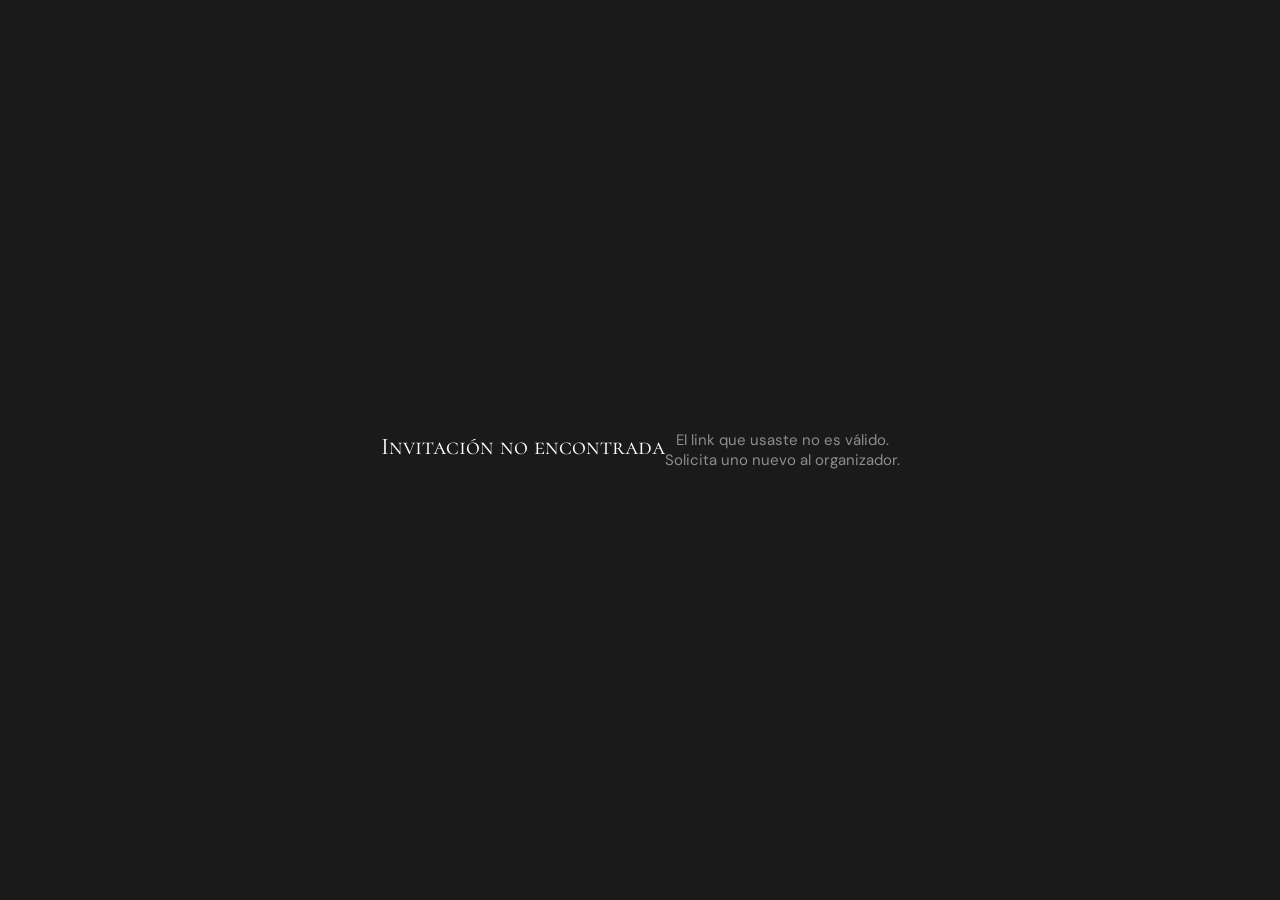
==== commit 60e7634c: "Add files via upload" ====
--- a/e/index.html
+++ b/e/index.html
@@ -6,175 +6,172 @@
 <meta name="viewport" content="width=device-width, initial-scale=1.0">
 <title>inviteme</title>
 <link rel="preconnect" href="https://fonts.googleapis.com">
-<link href="https://fonts.googleapis.com/css2?family=Cormorant+Garamond:ital,wght@0,300;0,400;0,500;1,300&family=Cormorant+SC:wght@300;400;500&family=DM+Sans:wght@300;400;500&display=swap" rel="stylesheet">
+<link href="https://fonts.googleapis.com/css2?family=Cormorant:ital,wght@0,300;0,400;0,500;1,300;1,400&family=Cormorant+SC:wght@300;400;500&family=DM+Sans:wght@300;400;500&family=Playfair+Display:ital,wght@0,400;0,700;1,400&display=swap" rel="stylesheet">
 <style>
 *, *::before, *::after { box-sizing: border-box; margin: 0; padding: 0; }
 :root {
   --primary: #3a7d8c;
+  --secondary: #f7f3ed;
+  --accent: #c9a96e;
   --white: #ffffff;
-  --white-75: rgba(255,255,255,0.75);
-  --white-55: rgba(255,255,255,0.55);
-  --white-10: rgba(255,255,255,0.10);
-  --darker: #1e4a57;
-  --header-h: 130px;
+  --w75: rgba(255,255,255,0.75);
+  --w55: rgba(255,255,255,0.55);
+  --w10: rgba(255,255,255,0.10);
+  --darker: #1a1a1a;
+  --header-h: 0px;
 }
 html { scroll-behavior: smooth; }
-body { font-family: 'Cormorant Garamond', serif; background: var(--primary); min-height: 100vh; overflow-x: hidden; }
+body { font-family: 'Cormorant SC', serif; background: var(--primary); min-height: 100vh; overflow-x: hidden; }
 
 /* ── LOADING ── */
 #loading {
   position: fixed; inset: 0; z-index: 999;
   display: flex; flex-direction: column; align-items: center; justify-content: center;
-  background: #1e4a57;
-}
-.loading-logo { font-family: 'Cormorant SC', serif; font-size: 32px; color: var(--white); margin-bottom: 1rem; font-weight: 300; }
-.loading-logo span { color: rgba(255,255,255,0.4); }
-.loading-spinner { width: 32px; height: 32px; border: 2px solid rgba(255,255,255,0.2); border-top-color: var(--white); border-radius: 50%; animation: spin 0.8s linear infinite; }
+  background: #1a1a1a;
+}
+.loading-logo { font-family: 'Cormorant SC', serif; font-size: 28px; color: var(--white); margin-bottom: 1rem; font-weight: 300; letter-spacing: 0.1em; }
+.loading-logo span { color: rgba(255,255,255,0.3); }
+.loading-spinner { width: 28px; height: 28px; border: 1.5px solid rgba(255,255,255,0.2); border-top-color: var(--white); border-radius: 50%; animation: spin 0.8s linear infinite; }
 @keyframes spin { to { transform: rotate(360deg); } }
 
 /* ── ERROR ── */
-#error-view {
-  display: none; position: fixed; inset: 0; z-index: 998;
-  background: #1e4a57; align-items: center; justify-content: center; text-align: center; padding: 2rem;
-}
-.error-icon { font-size: 48px; margin-bottom: 1rem; }
-.error-title { font-family: 'Cormorant SC', serif; color: var(--white); font-size: 28px; margin-bottom: 0.5rem; }
-.error-text { font-family: 'Cormorant SC', serif; color: var(--white-55); font-size: 16px; }
+#error-view { display: none; position: fixed; inset: 0; z-index: 998; background: #1a1a1a; align-items: center; justify-content: center; text-align: center; padding: 2rem; }
+.error-title { font-family: 'Cormorant SC', serif; color: var(--white); font-size: 24px; margin-bottom: 0.5rem; }
+.error-text { color: rgba(255,255,255,0.5); font-size: 15px; font-family: 'DM Sans', sans-serif; }
 
 /* ── FONDO ── */
-.bg-fixed {
-  position: fixed; inset: 0; z-index: 0;
-  background-size: cover; background-position: center top; background-repeat: repeat-y;
-}
-.bg-fixed::after { content: ''; position: absolute; inset: 0; background: rgba(20,55,65,0.25); }
-
-/* ── HEADER ── */
-.fixed-header {
-  position: fixed; top: 0; left: 0; right: 0; z-index: 50;
-  background: rgba(30,74,87,0.45); backdrop-filter: blur(10px); -webkit-backdrop-filter: blur(10px);
-  border-bottom: 1px solid rgba(255,255,255,0.1);
-  display: flex; flex-direction: column;
-}
-.header-top {
-  height: 70px; display: flex; align-items: center; justify-content: center; padding: 0 1rem;
-}
-.header-names {
-  font-family: 'Cormorant SC', serif; color: var(--white);
-  font-size: clamp(24px, 5.5vw, 36px); font-weight: 300; letter-spacing: 0.08em;
-  display: flex; align-items: center; gap: 0.4em;
-}
-.header-amp { font-size: 0.6em; opacity: 0.75; }
-.photo-strip {
-  height: 60px; display: flex; gap: 4px; padding: 4px 6px; overflow: hidden;
-  border-top: 1px solid rgba(255,255,255,0.08);
-}
-.strip-slot { flex: 1; border-radius: 6px; overflow: hidden; position: relative; background: rgba(255,255,255,0.05); }
-.strip-slot img { position: absolute; inset: 0; width: 100%; height: 100%; object-fit: cover; border-radius: 6px; transition: opacity 1s ease; }
-.strip-slot img.hidden { opacity: 0; } .strip-slot img.visible { opacity: 1; }
-
-/* ── PROGRESS DOTS ── */
-.progress-dots { position: fixed; right: 0.9rem; top: 50%; transform: translateY(-50%); display: flex; flex-direction: column; gap: 9px; z-index: 50; }
-.pdot { width: 7px; height: 7px; border-radius: 50%; background: rgba(255,255,255,0.3); cursor: pointer; transition: all 0.3s; border: none; padding: 0; }
-.pdot.active { background: var(--white); height: 20px; border-radius: 3px; }
-
-/* ── MUSIC ── */
-#music-toggle {
-  position: fixed; bottom: 1.2rem; right: 3rem; z-index: 60;
-  background: rgba(25,68,82,0.5); border: 1px solid rgba(255,255,255,0.2);
-  border-radius: 50%; width: 42px; height: 42px;
-  display: flex; align-items: center; justify-content: center;
-  font-size: 20px; cursor: pointer; backdrop-filter: blur(8px); -webkit-backdrop-filter: blur(8px);
-}
+.bg-fixed { position: fixed; inset: 0; z-index: 0; background-size: cover; background-position: center; background-repeat: no-repeat; }
+.bg-fixed::after { content: ''; position: absolute; inset: 0; background: rgba(0,0,0,0.38); }
 
 /* ── SPLASH ── */
 #splash {
-  position: fixed; inset: 0; z-index: 200; display: flex; flex-direction: column;
-  align-items: center; justify-content: center; text-align: center; background: #1e4a57;
-  transition: opacity 0.8s ease;
+  position: fixed; inset: 0; z-index: 200;
+  display: flex; flex-direction: column;
+  align-items: center; justify-content: center;
+  text-align: center;
+  transition: opacity 0.9s ease;
 }
 #splash.fade-out { opacity: 0; pointer-events: none; }
-.splash-photo { position: absolute; inset: 0; background-size: cover; background-position: center; filter: brightness(0.45); }
-.splash-content { position: relative; z-index: 1; display: flex; flex-direction: column; align-items: center; gap: 1.2rem; padding: 2rem; }
-.splash-title { font-family: 'Cormorant SC', serif; color: var(--white); font-size: clamp(32px, 9vw, 56px); font-weight: 300; line-height: 1.1; letter-spacing: 0.08em; }
-.splash-sub { font-family: 'Cormorant SC', serif; color: rgba(255,255,255,0.6); font-size: clamp(13px, 3vw, 16px); letter-spacing: 0.12em; }
-.splash-btn { font-family: 'Cormorant SC', serif; font-size: clamp(14px, 3.5vw, 17px); letter-spacing: 0.1em; color: var(--white); background: rgba(255,255,255,0.12); border: 1px solid rgba(255,255,255,0.4); border-radius: 100px; padding: 0.9rem 2.5rem; cursor: pointer; transition: background 0.2s; }
-.splash-btn:hover { background: rgba(255,255,255,0.22); }
-.splash-pulse { width: 8px; height: 8px; border-radius: 50%; background: rgba(255,255,255,0.5); animation: pulse 1.8s infinite; }
-@keyframes pulse { 0%,100%{transform:scale(1);opacity:0.5} 50%{transform:scale(1.6);opacity:1} }
-
-/* ── CONTENIDO ── */
-.content { position: relative; z-index: 1; max-width: 480px; margin: 0 auto; padding: 0 1.75rem; padding-top: var(--header-h); }
-section { min-height: 100vh; display: flex; flex-direction: column; align-items: center; justify-content: center; padding: 1.5rem 0; text-align: center; width: 100%; }
-section + section { border-top: 1px solid rgba(255,255,255,0.1); }
+.splash-bg { position: absolute; inset: 0; background-size: cover; background-position: center; }
+.splash-bg::after { content: ''; position: absolute; inset: 0; background: rgba(0,0,0,0.45); }
+.splash-inner { position: relative; z-index: 1; padding: 2rem; display: flex; flex-direction: column; align-items: center; gap: 1.5rem; max-width: 480px; }
+.splash-event-title {
+  font-family: 'Cormorant', serif;
+  font-size: clamp(52px, 14vw, 96px);
+  font-weight: 300; line-height: 0.95;
+  color: var(--white); letter-spacing: -0.02em;
+  font-style: italic;
+}
+.splash-amp { font-size: 0.5em; opacity: 0.7; display: block; font-style: normal; }
+.splash-date { font-family: 'DM Sans', sans-serif; font-size: clamp(12px, 3vw, 14px); color: rgba(255,255,255,0.6); letter-spacing: 0.2em; text-transform: uppercase; }
+.splash-line { width: 40px; height: 1px; background: rgba(255,255,255,0.4); }
+.splash-btn {
+  font-family: 'DM Sans', sans-serif; font-size: 13px; font-weight: 500;
+  letter-spacing: 0.15em; text-transform: uppercase;
+  color: var(--white); background: transparent;
+  border: 1px solid rgba(255,255,255,0.5);
+  border-radius: 100px; padding: 0.8rem 2.5rem;
+  cursor: pointer; transition: all 0.25s;
+}
+.splash-btn:hover { background: rgba(255,255,255,0.15); border-color: var(--white); }
+
+/* ── PROGRESS DOTS ── */
+.progress-dots { position: fixed; right: 1rem; top: 50%; transform: translateY(-50%); display: flex; flex-direction: column; gap: 8px; z-index: 50; }
+.pdot { width: 6px; height: 6px; border-radius: 50%; background: rgba(255,255,255,0.3); cursor: pointer; transition: all 0.3s; border: none; padding: 0; }
+.pdot.active { background: var(--white); height: 18px; border-radius: 3px; }
+
+/* ── MUSIC ── */
+#music-toggle { position: fixed; bottom: 1.5rem; right: 1.5rem; z-index: 60; background: rgba(0,0,0,0.3); border: 1px solid rgba(255,255,255,0.2); border-radius: 50%; width: 40px; height: 40px; display: none; align-items: center; justify-content: center; font-size: 18px; cursor: pointer; backdrop-filter: blur(8px); transition: background 0.2s; }
+#music-toggle:hover { background: rgba(0,0,0,0.5); }
+
+/* ── CONTENT ── */
+.content { position: relative; z-index: 1; }
+
+/* ── SECTIONS ── */
+section { min-height: 100vh; display: flex; flex-direction: column; align-items: center; justify-content: center; padding: 4rem 2rem; text-align: center; position: relative; }
+
+/* ── EVENT TITLE (per section) ── */
+.ev-title {
+  font-family: 'Cormorant', serif;
+  font-size: clamp(48px, 12vw, 80px);
+  font-weight: 300; line-height: 0.95;
+  color: var(--white); letter-spacing: -0.02em;
+  font-style: italic; margin-bottom: 2.5rem;
+}
+.ev-title .amp { font-size: 0.55em; opacity: 0.7; display: block; font-style: normal; letter-spacing: 0.1em; }
+.ev-title.small { font-size: clamp(32px, 8vw, 52px); margin-bottom: 1.5rem; }
 
 /* ── PORTADA ── */
-.tagline { font-family: 'Cormorant SC', serif; font-size: clamp(15px, 3.8vw, 19px); color: var(--white-75); letter-spacing: 0.07em; line-height: 1.7; margin-bottom: 2rem; }
-.date-row { display: flex; gap: 2.5rem; justify-content: center; margin-bottom: 2rem; }
-.date-col { text-align: center; }
-.date-col .lbl { font-family: 'Cormorant SC', serif; font-size: 12px; color: var(--white-55); letter-spacing: 0.14em; display: block; margin-bottom: 2px; }
-.date-col .val { font-family: 'Cormorant SC', serif; font-size: clamp(22px, 6vw, 32px); color: var(--white); font-weight: 400; display: block; line-height: 1; }
-.venue-name { font-family: 'Cormorant SC', serif; color: var(--white); font-size: clamp(14px, 3.8vw, 18px); letter-spacing: 0.05em; margin-bottom: 0.4rem; }
-.venue-address { font-family: 'Cormorant SC', serif; color: var(--white-55); font-size: clamp(12px, 3vw, 14px); letter-spacing: 0.03em; line-height: 1.7; margin-bottom: 2rem; }
-.guest-box { background: var(--white-10); border: 1px solid rgba(255,255,255,0.22); border-radius: 12px; padding: 1.2rem 1.5rem; width: 100%; text-align: center; backdrop-filter: blur(3px); -webkit-backdrop-filter: blur(3px); }
-.guest-box .gname { font-family: 'Cormorant SC', serif; color: var(--white); font-size: 22px; font-weight: 400; margin-bottom: 0.25rem; }
-.guest-box .gseats { font-family: 'Cormorant SC', serif; color: var(--white-55); font-size: 14px; letter-spacing: 0.07em; }
-
-/* ── ITINERARIO ── */
-.itinerary { width: 100%; max-width: 320px; }
-.it-item { display: grid; grid-template-columns: 72px 1fr; grid-template-rows: auto auto; column-gap: 1rem; align-items: center; padding: 0.9rem 0; position: relative; }
-.it-item:not(:last-child)::after { content: ''; position: absolute; left: 35px; top: calc(50% + 36px); width: 1px; height: calc(100% - 28px); border-left: 1px dashed rgba(255,255,255,0.22); }
-.it-icon-wrap { grid-column: 1; grid-row: 1 / span 2; width: 68px; height: 68px; display: flex; align-items: center; justify-content: center; background: var(--white-10); border: 1px solid rgba(255,255,255,0.2); border-radius: 50%; backdrop-filter: blur(4px); -webkit-backdrop-filter: blur(4px); justify-self: center; }
-.it-icon-wrap img { width: 38px; height: 38px; object-fit: contain; filter: brightness(0) invert(1); opacity: 0.9; }
-.it-name { grid-column: 2; grid-row: 1; font-family: 'Cormorant SC', serif; color: var(--white); font-size: 20px; letter-spacing: 0.05em; line-height: 1.2; align-self: end; }
-.it-time { grid-column: 2; grid-row: 2; font-family: 'Cormorant SC', serif; color: var(--white-55); font-size: 18px; letter-spacing: 0.05em; margin-top: 2px; align-self: start; }
-
-/* ── DRESS CODE ── */
-.dress-title { font-family: 'Cormorant SC', serif; color: var(--white); font-size: 20px; letter-spacing: 0.07em; margin-bottom: 0.3rem; }
-.dress-subtitle { font-family: 'Cormorant SC', serif; color: var(--white-75); font-size: 28px; letter-spacing: 0.04em; margin-bottom: 0.5rem; }
+.tagline { font-family: 'DM Sans', sans-serif; font-size: clamp(13px, 3vw, 15px); color: var(--w75); letter-spacing: 0.12em; text-transform: uppercase; line-height: 1.8; margin-bottom: 2.5rem; }
+.date-strip { display: flex; align-items: center; gap: 1.5rem; justify-content: center; margin-bottom: 2rem; }
+.date-strip .sep { width: 1px; height: 32px; background: rgba(255,255,255,0.3); }
+.date-chunk { text-align: center; }
+.date-chunk .top { font-family: 'DM Sans', sans-serif; font-size: 10px; letter-spacing: 0.16em; text-transform: uppercase; color: var(--w55); display: block; margin-bottom: 3px; }
+.date-chunk .val { font-family: 'Cormorant', serif; font-size: clamp(22px, 6vw, 34px); color: var(--white); font-weight: 300; display: block; line-height: 1; }
+.venue-block { margin-bottom: 2rem; }
+.venue-name { font-family: 'Cormorant SC', serif; color: var(--white); font-size: clamp(14px, 3.5vw, 18px); letter-spacing: 0.06em; margin-bottom: 0.3rem; }
+.venue-addr { font-family: 'DM Sans', sans-serif; color: var(--w55); font-size: clamp(11px, 2.8vw, 13px); letter-spacing: 0.04em; line-height: 1.7; }
+.guest-card { background: rgba(255,255,255,0.08); border: 1px solid rgba(255,255,255,0.2); border-radius: 12px; padding: 1.25rem 2rem; backdrop-filter: blur(6px); -webkit-backdrop-filter: blur(6px); max-width: 340px; width: 100%; }
+.guest-card .gname { font-family: 'Cormorant SC', serif; color: var(--white); font-size: clamp(18px, 4.5vw, 22px); margin-bottom: 0.2rem; }
+.guest-card .gseats { font-family: 'DM Sans', sans-serif; color: var(--w55); font-size: 12px; letter-spacing: 0.1em; text-transform: uppercase; }
+
+/* ── ITINERARY ── */
+.it-list { width: 100%; max-width: 380px; }
+.it-item { display: grid; grid-template-columns: 64px 1fr; grid-template-rows: auto auto; column-gap: 1.25rem; padding: 1rem 0; position: relative; align-items: center; }
+.it-item:not(:last-child)::after { content: ''; position: absolute; left: 31px; top: calc(50% + 32px); width: 1px; height: calc(100% - 24px); border-left: 1px dashed rgba(255,255,255,0.2); }
+.it-icon { grid-column:1; grid-row:1/span 2; width: 62px; height: 62px; display: flex; align-items: center; justify-content: center; background: rgba(255,255,255,0.08); border: 1px solid rgba(255,255,255,0.15); border-radius: 50%; justify-self: center; backdrop-filter: blur(4px); }
+.it-icon img { width: 32px; height: 32px; object-fit: contain; filter: brightness(0) invert(1); opacity: 0.85; }
+.it-name { grid-column:2; grid-row:1; font-family: 'Cormorant SC', serif; color: var(--white); font-size: clamp(16px, 4vw, 20px); letter-spacing: 0.04em; align-self: end; text-align: left; }
+.it-time { grid-column:2; grid-row:2; font-family: 'DM Sans', sans-serif; color: var(--w55); font-size: 13px; letter-spacing: 0.08em; align-self: start; margin-top: 3px; text-align: left; }
+
+/* ── DRESS ── */
+.dress-label { font-family: 'DM Sans', sans-serif; font-size: 11px; letter-spacing: 0.18em; text-transform: uppercase; color: var(--w55); margin-bottom: 0.5rem; }
+.dress-code-text { font-family: 'Cormorant', serif; font-size: clamp(28px, 7vw, 42px); font-weight: 300; color: var(--white); font-style: italic; margin-bottom: 1.5rem; }
 .dress-icons { display: flex; gap: 3rem; justify-content: center; margin: 1.5rem 0; }
-.dress-icon-wrap { display: flex; flex-direction: column; align-items: center; gap: 0.6rem; }
-.dress-icon-wrap img { width: 72px; height: 72px; object-fit: contain; filter: brightness(0) invert(1); opacity: 0.9; }
-.dress-lbl { font-family: 'Cormorant SC', serif; color: var(--white-55); font-size: 13px; letter-spacing: 0.1em; }
-.dress-note { font-family: 'Cormorant SC', serif; color: var(--white-55); font-size: 14px; letter-spacing: 0.06em; margin-top: 0.5rem; line-height: 1.6; text-align: center; }
-.divider { width: 60px; height: 1px; background: rgba(255,255,255,0.22); margin: 1.2rem auto; }
+.dress-icon-wrap { display: flex; flex-direction: column; align-items: center; gap: 0.5rem; }
+.dress-icon-wrap img { width: 64px; height: 64px; object-fit: contain; filter: brightness(0) invert(1); opacity: 0.85; }
+.dress-icon-lbl { font-family: 'DM Sans', sans-serif; color: var(--w55); font-size: 11px; letter-spacing: 0.12em; text-transform: uppercase; }
+.dress-note-text { font-family: 'DM Sans', sans-serif; color: var(--w55); font-size: 13px; letter-spacing: 0.06em; line-height: 1.7; margin-top: 0.5rem; }
+.section-divider { width: 40px; height: 1px; background: rgba(255,255,255,0.25); margin: 1.25rem auto; }
 
 /* ── RSVP ── */
-.rsvp-title { font-family: 'Cormorant SC', serif; color: var(--white); font-size: clamp(18px, 5vw, 26px); margin-bottom: 0.3rem; }
-.rsvp-sub { font-family: 'Cormorant SC', serif; color: var(--white-55); font-size: clamp(13px, 3.5vw, 16px); letter-spacing: 0.07em; margin-bottom: 1.2rem; }
-.rsvp-lbl { font-family: 'Cormorant SC', serif; color: var(--white-75); font-size: clamp(13px, 3.5vw, 15px); letter-spacing: 0.06em; display: block; margin-bottom: 0.3rem; text-align: left; }
-.rsvp-input { width: 100%; background: var(--white-10); border: 1px solid rgba(255,255,255,0.28); border-radius: 10px; padding: 0.7rem 1rem; color: var(--white); font-family: 'Cormorant Garamond', serif; font-size: 15px; margin-bottom: 0.9rem; outline: none; backdrop-filter: blur(4px); -webkit-backdrop-filter: blur(4px); }
-.rsvp-input::placeholder { color: rgba(255,255,255,0.3); }
-.rsvp-input:focus { border-color: rgba(255,255,255,0.55); background: rgba(255,255,255,0.16); }
-.attend-btns { display: flex; gap: 0.7rem; margin-bottom: 0.9rem; }
-.attend-btn { flex: 1; padding: 0.7rem; font-family: 'Cormorant SC', serif; font-size: clamp(13px, 4vw, 16px); letter-spacing: 0.06em; border-radius: 10px; cursor: pointer; border: 1px solid rgba(255,255,255,0.35); background: transparent; color: var(--white-75); transition: all 0.2s; }
-.attend-btn.sel-yes { background: rgba(255,255,255,0.88); color: var(--darker); border-color: transparent; }
-.attend-btn.sel-no  { background: rgba(220,80,80,0.45); color: var(--white); border-color: transparent; }
-.counter-wrap { display: flex; align-items: center; justify-content: space-between; background: var(--white-10); border: 1px solid rgba(255,255,255,0.28); border-radius: 10px; padding: 0.4rem 0.9rem; margin-bottom: 0.9rem; backdrop-filter: blur(4px); -webkit-backdrop-filter: blur(4px); }
-.counter-val { font-family: 'Cormorant SC', serif; color: var(--white); font-size: 24px; font-weight: 400; }
-.counter-btn { background: rgba(255,255,255,0.18); border: none; color: var(--white); width: 34px; height: 34px; border-radius: 50%; font-size: 20px; cursor: pointer; display: flex; align-items: center; justify-content: center; transition: background 0.2s; }
-.counter-btn:hover { background: rgba(255,255,255,0.32); }
-.rsvp-submit { width: 100%; padding: 0.8rem; font-family: 'Cormorant SC', serif; font-size: clamp(14px, 4vw, 16px); letter-spacing: 0.08em; background: rgba(255,255,255,0.88); color: var(--darker); border: none; border-radius: 10px; cursor: pointer; transition: background 0.2s; }
+.rsvp-label { font-family: 'DM Sans', sans-serif; font-size: 11px; letter-spacing: 0.16em; text-transform: uppercase; color: var(--w55); display: block; margin-bottom: 0.4rem; text-align: left; }
+.rsvp-input { width: 100%; background: rgba(255,255,255,0.08); border: 1px solid rgba(255,255,255,0.2); border-radius: 8px; padding: 0.7rem 1rem; color: var(--white); font-family: 'DM Sans', sans-serif; font-size: 15px; margin-bottom: 1rem; outline: none; backdrop-filter: blur(4px); transition: border-color 0.2s; }
+.rsvp-input::placeholder { color: rgba(255,255,255,0.25); }
+.rsvp-input:focus { border-color: rgba(255,255,255,0.5); background: rgba(255,255,255,0.12); }
+.attend-btns { display: flex; gap: 0.6rem; margin-bottom: 1rem; }
+.attend-btn { flex: 1; padding: 0.75rem; font-family: 'DM Sans', sans-serif; font-size: 13px; letter-spacing: 0.08em; text-transform: uppercase; border-radius: 8px; cursor: pointer; border: 1px solid rgba(255,255,255,0.3); background: transparent; color: var(--w75); transition: all 0.2s; }
+.attend-btn.sel-yes { background: rgba(255,255,255,0.9); color: var(--darker); border-color: transparent; }
+.attend-btn.sel-no { background: rgba(200,60,60,0.4); color: var(--white); border-color: transparent; }
+.counter-wrap { display: flex; align-items: center; justify-content: space-between; background: rgba(255,255,255,0.08); border: 1px solid rgba(255,255,255,0.2); border-radius: 8px; padding: 0.45rem 0.9rem; margin-bottom: 1rem; backdrop-filter: blur(4px); }
+.counter-val { font-family: 'Cormorant', serif; color: var(--white); font-size: 28px; font-weight: 300; }
+.counter-btn { background: rgba(255,255,255,0.15); border: none; color: var(--white); width: 32px; height: 32px; border-radius: 50%; font-size: 20px; cursor: pointer; display: flex; align-items: center; justify-content: center; transition: background 0.2s; }
+.counter-btn:hover { background: rgba(255,255,255,0.28); }
+.rsvp-submit { width: 100%; padding: 0.85rem; font-family: 'DM Sans', sans-serif; font-size: 13px; font-weight: 500; letter-spacing: 0.12em; text-transform: uppercase; background: rgba(255,255,255,0.9); color: var(--darker); border: none; border-radius: 8px; cursor: pointer; transition: background 0.2s; }
 .rsvp-submit:hover { background: var(--white); }
-.rsvp-submit:disabled { opacity: 0.6; cursor: default; }
+.rsvp-submit:disabled { opacity: 0.5; cursor: default; }
+.rsvp-sub { font-family: 'DM Sans', sans-serif; color: var(--w55); font-size: 12px; letter-spacing: 0.1em; text-transform: uppercase; margin-bottom: 1.5rem; }
 
 /* ── COUNTDOWN ── */
-.countdown-box { margin: 1.5rem 0; text-align: center; }
-.countdown-title { font-family: 'Cormorant SC', serif; color: var(--white); font-size: 22px; margin-bottom: 0.8rem; }
-.countdown { display: flex; justify-content: center; gap: 10px; flex-wrap: wrap; }
-.cd-item { min-width: 64px; padding: 10px 8px; border-radius: 10px; background: var(--white-10); border: 1px solid rgba(255,255,255,0.18); backdrop-filter: blur(4px); }
-.cd-item span { display: block; font-family: 'Cormorant SC', serif; color: var(--white); font-size: 28px; line-height: 1; }
-.cd-item small { font-family: 'Cormorant SC', serif; color: var(--white-55); font-size: 12px; letter-spacing: 0.08em; }
-
-/* ── GRACIAS ── */
-.thanks-icon { font-size: 52px; margin-bottom: 0.8rem; }
-.thanks-title { font-family: 'Cormorant SC', serif; color: var(--white); font-size: 30px; margin-bottom: 0.5rem; }
-.thanks-text { font-family: 'Cormorant SC', serif; color: var(--white-75); font-size: 16px; line-height: 1.7; }
+.countdown-wrap { margin-top: 1.5rem; }
+.countdown-label { font-family: 'DM Sans', sans-serif; font-size: 11px; letter-spacing: 0.16em; text-transform: uppercase; color: var(--w55); margin-bottom: 0.8rem; }
+.countdown { display: flex; gap: 8px; justify-content: center; flex-wrap: wrap; }
+.cd-item { min-width: 58px; padding: 0.6rem 0.5rem; border-radius: 8px; background: rgba(255,255,255,0.08); border: 1px solid rgba(255,255,255,0.15); text-align: center; }
+.cd-item span { display: block; font-family: 'Cormorant', serif; color: var(--white); font-size: 26px; font-weight: 300; line-height: 1; }
+.cd-item small { font-family: 'DM Sans', sans-serif; color: var(--w55); font-size: 10px; letter-spacing: 0.1em; text-transform: uppercase; }
+
+/* ── THANKS ── */
+.thanks-icon { font-size: 48px; margin-bottom: 1rem; }
+.thanks-title { font-family: 'Cormorant', serif; color: var(--white); font-size: clamp(28px, 7vw, 40px); font-weight: 300; font-style: italic; margin-bottom: 0.5rem; }
+.thanks-text { font-family: 'DM Sans', sans-serif; color: var(--w75); font-size: 15px; line-height: 1.7; }
+.maps-btn { display: inline-flex; align-items: center; gap: 0.5rem; margin-top: 2rem; background: rgba(255,255,255,0.12); border: 1px solid rgba(255,255,255,0.3); color: var(--white); font-family: 'DM Sans', sans-serif; font-size: 13px; font-weight: 500; letter-spacing: 0.1em; text-transform: uppercase; padding: 0.8rem 1.75rem; border-radius: 100px; text-decoration: none; transition: background 0.2s; }
+.maps-btn:hover { background: rgba(255,255,255,0.2); }
 
 /* ── TOAST ── */
-.toast { position: fixed; bottom: 1.5rem; left: 50%; transform: translateX(-50%); background: rgba(20,55,65,0.95); color: var(--white); border-radius: 10px; padding: 0.75rem 1.5rem; font-family: 'Cormorant SC', serif; font-size: 14px; z-index: 300; display: none; white-space: nowrap; backdrop-filter: blur(8px); border: 1px solid rgba(255,255,255,0.15); }
+.toast { position: fixed; bottom: 1.5rem; left: 50%; transform: translateX(-50%); background: rgba(0,0,0,0.85); color: var(--white); border-radius: 8px; padding: 0.65rem 1.25rem; font-family: 'DM Sans', sans-serif; font-size: 14px; z-index: 300; display: none; white-space: nowrap; backdrop-filter: blur(8px); }
 
 /* ── FADE IN ── */
-.fade-in { opacity: 0; transform: translateY(18px); transition: opacity 0.7s ease, transform 0.7s ease; }
+.fade-in { opacity: 0; transform: translateY(18px); transition: opacity 0.75s ease, transform 0.75s ease; }
 .fade-in.visible { opacity: 1; transform: translateY(0); }
 </style>
 </head>
@@ -188,7 +185,6 @@
 
 <!-- ERROR -->
 <div id="error-view">
-  <div class="error-icon">💌</div>
   <p class="error-title">Invitación no encontrada</p>
   <p class="error-text">El link que usaste no es válido.<br>Solicita uno nuevo al organizador.</p>
 </div>
@@ -198,44 +194,41 @@
 
 <!-- SPLASH -->
 <div id="splash">
-  <div class="splash-photo" id="splash-photo"></div>
-  <div class="splash-content">
-    <p class="splash-title" id="splash-title">...</p>
-    <p class="splash-sub" id="splash-sub"></p>
-    <div class="splash-pulse"></div>
-    <button class="splash-btn" onclick="startInvitation()">✦ Abrir invitación ✦</button>
+  <div class="splash-bg" id="splash-bg"></div>
+  <div class="splash-inner">
+    <p class="splash-event-title" id="splash-title">...</p>
+    <div class="splash-line"></div>
+    <p class="splash-date" id="splash-date"></p>
+    <button class="splash-btn" onclick="startInvitation()">Abrir invitación</button>
   </div>
 </div>
 
-<!-- HEADER -->
-<header class="fixed-header" id="fixed-header" style="display:none">
-  <div class="header-top">
-    <p class="header-names" id="header-names"></p>
-  </div>
-  <div class="photo-strip" id="photo-strip"></div>
-</header>
-
 <!-- DOTS -->
 <div class="progress-dots" id="progress-dots" style="display:none"></div>
 
 <!-- MUSIC -->
-<div id="music-toggle" style="display:none">🔇</div>
+<div id="music-toggle">🔇</div>
 <iframe id="music" width="0" height="0" frameborder="0" allow="autoplay; encrypted-media; picture-in-picture" allowfullscreen></iframe>
 
-<!-- CONTENIDO -->
+<!-- CONTENT -->
 <div class="content" id="main-content" style="display:none">
 
   <!-- S0: PORTADA -->
   <section id="s0">
+    <p class="ev-title fade-in" id="s0-title"></p>
     <p class="tagline fade-in" id="s-tagline"></p>
-    <div class="date-row fade-in">
-      <div class="date-col"><span class="lbl" id="d-weekday"></span><span class="val" id="d-day"></span></div>
-      <div class="date-col"><span class="lbl" id="d-month"></span><span class="val" id="d-year"></span></div>
-      <div class="date-col"><span class="lbl">Hora</span><span class="val" id="d-time"></span></div>
+    <div class="date-strip fade-in">
+      <div class="date-chunk"><span class="top" id="d-weekday"></span><span class="val" id="d-day"></span></div>
+      <div class="sep"></div>
+      <div class="date-chunk"><span class="top" id="d-month"></span><span class="val" id="d-year"></span></div>
+      <div class="sep"></div>
+      <div class="date-chunk"><span class="top">Hora</span><span class="val" id="d-time"></span></div>
     </div>
-    <p class="venue-name fade-in" id="s-venue"></p>
-    <p class="venue-address fade-in" id="s-address"></p>
-    <div class="guest-box fade-in">
+    <div class="venue-block fade-in">
+      <p class="venue-name" id="s-venue"></p>
+      <p class="venue-addr" id="s-address"></p>
+    </div>
+    <div class="guest-card fade-in">
       <p class="gname" id="inv-gname">Cargando...</p>
       <p class="gseats" id="inv-gseats"></p>
     </div>
@@ -243,59 +236,58 @@
 
   <!-- S1: ITINERARIO -->
   <section id="s1">
-    <div class="itinerary fade-in" id="itinerary-list"></div>
+    <p class="ev-title small fade-in" id="s1-title"></p>
+    <div class="it-list fade-in" id="itinerary-list"></div>
   </section>
 
-  <!-- S2: DRESS CODE -->
+  <!-- S2: DRESS CODE (opcional) -->
   <section id="s2" style="display:none">
-    <p class="dress-title fade-in" id="s-dress-title">Código de Vestimenta</p>
-    <p class="dress-subtitle fade-in" id="s-dress-code"></p>
+    <p class="ev-title small fade-in" id="s2-title"></p>
+    <p class="dress-label fade-in">Código de Vestimenta</p>
+    <p class="dress-code-text fade-in" id="s-dress-code"></p>
     <div class="dress-icons fade-in" id="s-dress-icons"></div>
-    <div class="divider fade-in"></div>
-    <p class="dress-note fade-in" id="s-dress-note"></p>
-    <p class="dress-note fade-in" id="s-bank-info" style="margin-top:1rem"></p>
+    <div class="section-divider fade-in"></div>
+    <p class="dress-note-text fade-in" id="s-dress-note"></p>
+    <p class="dress-note-text fade-in" id="s-bank-info" style="margin-top:0.75rem;opacity:0.7"></p>
   </section>
 
   <!-- S3: RSVP -->
   <section id="s3">
-    <div id="rsvp-form-wrap" style="width:100%;display:flex;flex-direction:column;align-items:center">
-      <p class="rsvp-title fade-in">Confirmar Asistencia</p>
+    <p class="ev-title small fade-in" id="s3-title"></p>
+    <div id="rsvp-form-wrap" style="width:100%;max-width:360px">
       <p class="rsvp-sub fade-in" id="rsvp-sub-lbl"></p>
-      <div class="fade-in" style="width:100%;max-width:400px;text-align:left">
-        <label class="rsvp-lbl">¿Asistirás?</label>
+      <div class="fade-in" style="text-align:left">
+        <label class="rsvp-label">¿Asistirás?</label>
         <div class="attend-btns">
           <button class="attend-btn" id="btn-yes" onclick="selectAttend('yes')">Sí, asistiré</button>
-          <button class="attend-btn" id="btn-no"  onclick="selectAttend('no')">No podré ir</button>
+          <button class="attend-btn" id="btn-no" onclick="selectAttend('no')">No podré ir</button>
         </div>
         <div id="count-section">
-          <label class="rsvp-lbl">¿Cuántos asistirán? (máx. <span id="max-lbl">0</span>)</label>
+          <label class="rsvp-label">¿Cuántos asistirán? (máx. <span id="max-lbl">0</span>)</label>
           <div class="counter-wrap">
             <button class="counter-btn" onclick="chgCount(-1)">−</button>
             <span class="counter-val" id="cnt-val">1</span>
             <button class="counter-btn" onclick="chgCount(1)">+</button>
           </div>
         </div>
-        <label class="rsvp-lbl">Mensaje para los anfitriones (opcional)</label>
-        <textarea class="rsvp-input" rows="3" id="rsvp-msg" placeholder="Un mensaje de felicitación..."></textarea>
+        <label class="rsvp-label">Mensaje (opcional)</label>
+        <textarea class="rsvp-input" rows="3" id="rsvp-msg" placeholder="Un mensaje para los anfitriones..."></textarea>
         <button class="rsvp-submit" id="rsvp-btn" onclick="submitRSVP()">Confirmar asistencia</button>
       </div>
     </div>
-    <div id="thanks-wrap" style="display:none;width:100%;max-width:400px;text-align:center;margin:0 auto">
+    <div id="thanks-wrap" style="display:none;text-align:center">
       <div class="thanks-icon" id="thanks-icon">🎉</div>
       <p class="thanks-title">¡Gracias!</p>
       <p class="thanks-text" id="thanks-txt"></p>
-      <div id="location-btn-wrap" style="display:none;margin-top:2rem">
-        <a id="maps-link" href="#" target="_blank" rel="noopener"
-          style="display:inline-flex;align-items:center;gap:0.6rem;background:rgba(255,255,255,0.15);border:1px solid rgba(255,255,255,0.35);color:var(--white);font-family:'Cormorant SC',serif;font-size:16px;letter-spacing:0.06em;padding:0.85rem 1.75rem;border-radius:10px;text-decoration:none;backdrop-filter:blur(4px)">
-          📍 Ver ubicación en Maps
-        </a>
+      <div id="location-btn-wrap" style="display:none">
+        <a id="maps-link" href="#" target="_blank" rel="noopener" class="maps-btn">📍 Ver ubicación</a>
       </div>
     </div>
-    <div class="countdown-box fade-in">
-      <p class="countdown-title">Faltan</p>
+    <div class="countdown-wrap fade-in">
+      <p class="countdown-label">Faltan</p>
       <div class="countdown">
         <div class="cd-item"><span id="cd-days">0</span><small>Días</small></div>
-        <div class="cd-item"><span id="cd-hours">0</span><small>Horas</small></div>
+        <div class="cd-item"><span id="cd-hours">0</span><small>Hrs</small></div>
         <div class="cd-item"><span id="cd-minutes">0</span><small>Min</small></div>
         <div class="cd-item"><span id="cd-seconds">0</span><small>Seg</small></div>
       </div>
@@ -309,258 +301,211 @@
 <script>
 const SUPA_URL = 'https://jlakoulrsnptdsslerte.supabase.co';
 const SUPA_KEY = 'sb_publishable_lW75yG4gMJUC6kLkCABx9A_NihDmEEa';
-const STORAGE = 'https://jlakoulrsnptdsslerte.supabase.co/storage/v1/object/public/events/';
-
-let eventData    = null;
-let activeGuest  = null;
-let attendChoice = null;
-let guestCount   = 1;
-let maxSeats     = 2;
-let currentSection = 0;
-let userScrolled   = false;
-let playing        = false;
-let sections       = ['s0','s1','s3']; // s2 (dress) added dynamically if needed
-let embedURL       = '';
-let photoPool      = [];
-let totalPhotos    = 0;
+const STORAGE  = 'https://jlakoulrsnptdsslerte.supabase.co/storage/v1/object/public/events/';
+
+let eventData=null, activeGuest=null, attendChoice=null, guestCount=1, maxSeats=2;
+let currentSection=0, userScrolled=false, autoScrollTimer=null;
+let sections=['s0','s1','s3'], embedURL='', playing=false;
 
 /* ── Supabase ── */
-async function api(path, opts = {}) {
-  const res = await fetch(SUPA_URL + '/rest/v1/' + path, {
-    headers: { 'apikey': SUPA_KEY, 'Authorization': 'Bearer ' + SUPA_KEY,
-      'Content-Type': 'application/json', 'Prefer': 'return=representation', ...(opts.headers||{}) }, ...opts
+async function api(path, opts={}) {
+  const res = await fetch(SUPA_URL+'/rest/v1/'+path, {
+    headers:{'apikey':SUPA_KEY,'Authorization':'Bearer '+SUPA_KEY,
+      'Content-Type':'application/json','Prefer':'return=representation',...(opts.headers||{})}, ...opts
   });
-  if (!res.ok) throw new Error(await res.text());
-  const t = await res.text(); return t ? JSON.parse(t) : null;
-}
-
-/* ── Toast ── */
-function showToast(msg, dur=2800) {
-  const t = document.getElementById('toast');
+  if(!res.ok) throw new Error(await res.text());
+  const t=await res.text(); return t?JSON.parse(t):null;
+}
+async function apiRPC(fn,params={}) {
+  const res=await fetch(SUPA_URL+'/rest/v1/rpc/'+fn,{
+    method:'POST', headers:{'apikey':SUPA_KEY,'Authorization':'Bearer '+SUPA_KEY,'Content-Type':'application/json'},
+    body:JSON.stringify(params)
+  });
+  if(!res.ok) throw new Error(await res.text());
+  const t=await res.text(); return t?JSON.parse(t):null;
+}
+
+function showToast(msg,dur=2800){
+  const t=document.getElementById('toast');
   t.textContent=msg; t.style.display='block';
   clearTimeout(t._t); t._t=setTimeout(()=>t.style.display='none',dur);
 }
 
-/* ── Event type helpers ── */
-function buildHeaderTitle(ev) {
+/* ── Template ── */
+function applyTemplate(tpl) {
+  if(!tpl) return;
+  document.documentElement.style.setProperty('--primary',   tpl.primary_color);
+  document.documentElement.style.setProperty('--secondary', tpl.secondary_color);
+  document.documentElement.style.setProperty('--accent',    tpl.accent_color);
+  document.body.style.background = tpl.primary_color;
+  const font = tpl.font_family || 'Cormorant SC';
+  const style = document.createElement('style');
+  style.textContent = `
+    .ev-title, .splash-event-title, .thanks-title, .counter-val { font-family:'${font}',serif !important; }
+    .rsvp-submit, .attend-btn.sel-yes { color:${tpl.primary_color} !important; }
+  `;
+  document.head.appendChild(style);
+}
+
+/* ── Event helpers ── */
+function buildTitle(ev) {
   switch(ev.event_type) {
-    case 'wedding':    return (ev.protagonist_1||'') + ' & ' + (ev.protagonist_2||'');
-    case 'xv':         return 'Los XV de ' + (ev.protagonist_1||'');
-    case 'birthday':   return ev.protagonist_2
-                         ? (ev.protagonist_1||'') + ' & ' + (ev.protagonist_2||'')
-                         : ev.protagonist_1 || '';
-    case 'corporate':  return ev.protagonist_1 || ev.title || '';
-    case 'graduation': return 'Graduación · ' + (ev.protagonist_1||'');
-    case 'baptism':    return 'Bautizo de ' + (ev.protagonist_1||'');
-    case 'babyshower': return 'Baby Shower · ' + (ev.protagonist_1||'');
-    default:           return ev.title || ev.protagonist_1 || '';
-  }
-}
-
-function buildSplashTitle(ev) {
-  switch(ev.event_type) {
-    case 'wedding':    return (ev.protagonist_1||'') + '\n&\n' + (ev.protagonist_2||'');
-    case 'xv':         return 'XV\n' + (ev.protagonist_1||'');
-    case 'birthday':   return ev.protagonist_2
-                         ? (ev.protagonist_1||'') + '\n&\n' + (ev.protagonist_2||'')
-                         : ev.protagonist_1||'';
-    case 'corporate':  return ev.protagonist_1 || ev.title || '';
-    case 'graduation': return (ev.protagonist_1||'') + '\nGraduación';
-    case 'baptism':    return 'Bautizo\n' + (ev.protagonist_1||'');
-    case 'babyshower': return 'Baby Shower\n' + (ev.protagonist_1||'');
-    default:           return ev.title || ev.protagonist_1 || '';
-  }
-}
-
-function getThanksIcon(ev) {
-  const icons = { wedding:'💍', xv:'👑', birthday:'🎂', corporate:'🎊', graduation:'🎓', baptism:'👼', babyshower:'🍼', other:'🎉' };
-  return icons[ev.event_type] || '🎉';
-}
-
-function getThanksText(ev, confirmed) {
-  const date = ev.event_date ? new Date(ev.event_date+'T12:00:00').toLocaleDateString('es-MX',{day:'numeric',month:'long'}) : '';
-  if (!confirmed) return 'Lamentamos que no puedas asistir.<br>Gracias por avisarnos.';
-  return 'Tu confirmación ha sido registrada.<br>¡Te esperamos el <strong>' + date + '</strong>!';
-}
-
-/* ── Render event data ── */
+    case 'wedding':    return ev.protagonist_2 ? {main:ev.protagonist_1, amp:'&', sub:ev.protagonist_2} : {main:ev.protagonist_1};
+    case 'xv':         return {main:'XV', sub:ev.protagonist_1};
+    case 'birthday':   return ev.protagonist_2 ? {main:ev.protagonist_1, amp:'&', sub:ev.protagonist_2} : {main:ev.protagonist_1};
+    case 'graduation': return {main:ev.protagonist_1, sub:'Graduación'};
+    case 'baptism':    return {main:'Bautizo', sub:ev.protagonist_1};
+    case 'babyshower': return {main:'Baby Shower', sub:ev.protagonist_1};
+    default:           return {main:ev.protagonist_1||ev.title||''};
+  }
+}
+
+function renderTitle(el, ev) {
+  const t = buildTitle(ev);
+  if(t.amp) {
+    el.innerHTML = t.main+'<span class="amp">'+t.amp+'</span>'+t.sub;
+  } else if(t.sub) {
+    el.innerHTML = t.main+'<span class="amp" style="font-size:0.4em;letter-spacing:0.1em">'+t.sub+'</span>';
+  } else {
+    el.textContent = t.main;
+  }
+}
+
+function getThanksIcon(ev){
+  const m={wedding:'💍',xv:'👑',birthday:'🎂',corporate:'🎊',graduation:'🎓',baptism:'👼',babyshower:'🍼',other:'🎉'};
+  return m[ev.event_type]||'🎉';
+}
+function getThanksText(ev,confirmed){
+  const date=ev.event_date?new Date(ev.event_date+'T12:00:00').toLocaleDateString('es-MX',{day:'numeric',month:'long'}):'';
+  return confirmed
+    ?'Tu confirmación fue registrada.<br>¡Te esperamos el <strong>'+date+'</strong>!'
+    :'Lamentamos que no puedas asistir.<br>Gracias por avisarnos.';
+}
+
+/* ── Render event ── */
 function renderEvent(ev) {
-  // Theme color
-  if (ev.theme_color) {
-    document.documentElement.style.setProperty('--primary', ev.theme_color);
-    document.getElementById('bg-fixed').style.backgroundImage = "url('" + STORAGE + ev.slug + "/img/Fondo.jpg')";
-  }
-
-  // Header
-  const headerTitle = buildHeaderTitle(ev);
-  const headerEl = document.getElementById('header-names');
-  if (ev.event_type === 'wedding' || (ev.event_type === 'birthday' && ev.protagonist_2)) {
-    headerEl.innerHTML = (ev.protagonist_1||'') + ' <span class="header-amp">&amp;</span> ' + (ev.protagonist_2||'');
-  } else {
-    headerEl.textContent = headerTitle;
-  }
-
-  // Splash
-  const splashLines = buildSplashTitle(ev).split('\n');
-  document.getElementById('splash-title').innerHTML = splashLines.join('<br>');
-  if (ev.event_date) {
-    const d = new Date(ev.event_date+'T12:00:00');
-    document.getElementById('splash-sub').textContent =
-      d.toLocaleDateString('es-MX',{day:'2-digit',month:'long',year:'numeric'}).toUpperCase();
-  }
-
-  // Date
-  if (ev.event_date) {
-    const d = new Date(ev.event_date+'T12:00:00');
-    const weekdays = ['Domingo','Lunes','Martes','Miércoles','Jueves','Viernes','Sábado'];
-    const months   = ['Enero','Febrero','Marzo','Abril','Mayo','Junio','Julio','Agosto','Septiembre','Octubre','Noviembre','Diciembre'];
-    document.getElementById('d-weekday').textContent = weekdays[d.getDay()];
-    document.getElementById('d-day').textContent     = d.getDate();
-    document.getElementById('d-month').textContent   = months[d.getMonth()];
-    document.getElementById('d-year').textContent    = d.getFullYear();
-  }
-  document.getElementById('d-time').textContent = ev.event_time || '';
-  document.getElementById('s-tagline').textContent  = ev.tagline || '';
-  document.getElementById('s-venue').textContent    = ev.venue || '';
-  document.getElementById('s-address').textContent  = ev.event_address || '';
+  // Background
+  document.getElementById('bg-fixed').style.backgroundImage = "url('"+STORAGE+ev.slug+"/img/Fondo.jpg')";
+  document.getElementById('splash-bg').style.backgroundImage = "url('"+STORAGE+ev.slug+"/img/Fondo.jpg')";
+
+  // Splash title
+  const splashEl = document.getElementById('splash-title');
+  renderTitle(splashEl, ev);
+
+  // Splash date
+  if(ev.event_date) {
+    const d=new Date(ev.event_date+'T12:00:00');
+    const months=['Enero','Febrero','Marzo','Abril','Mayo','Junio','Julio','Agosto','Septiembre','Octubre','Noviembre','Diciembre'];
+    document.getElementById('splash-date').textContent =
+      d.getDate()+' · '+months[d.getMonth()]+' · '+d.getFullYear();
+  }
+
+  // Section titles
+  ['s0','s1','s2','s3'].forEach(sid => {
+    const el=document.getElementById(sid+'-title');
+    if(el) renderTitle(el,ev);
+  });
+
+  // Date strip
+  if(ev.event_date){
+    const d=new Date(ev.event_date+'T12:00:00');
+    const weekdays=['Domingo','Lunes','Martes','Miércoles','Jueves','Viernes','Sábado'];
+    const months=['Enero','Febrero','Marzo','Abril','Mayo','Junio','Julio','Agosto','Septiembre','Octubre','Noviembre','Diciembre'];
+    document.getElementById('d-weekday').textContent=weekdays[d.getDay()];
+    document.getElementById('d-day').textContent=d.getDate();
+    document.getElementById('d-month').textContent=months[d.getMonth()];
+    document.getElementById('d-year').textContent=d.getFullYear();
+  }
+  document.getElementById('d-time').textContent=ev.event_time||'';
+  document.getElementById('s-tagline').textContent=ev.tagline||'';
+  document.getElementById('s-venue').textContent=ev.venue||'';
+  document.getElementById('s-address').textContent=ev.event_address||'';
 
   // Itinerary
-  if (ev.itinerary && ev.itinerary.length) {
-    const basePath = STORAGE + ev.slug + '/img/';
-    document.getElementById('itinerary-list').innerHTML = ev.itinerary.map(item => `
+  if(ev.itinerary&&ev.itinerary.length){
+    document.getElementById('itinerary-list').innerHTML=ev.itinerary.map(item=>`
       <div class="it-item">
-        <div class="it-icon-wrap"><img src="${basePath}${item.icon}" alt="${item.name}" onerror="this.style.display='none'"></div>
+        <div class="it-icon"><img src="${STORAGE}${ev.slug}/img/${item.icon}" alt="${item.name}" onerror="this.parentElement.innerHTML='<span style=font-size:20px;opacity:0.5>✦</span>'"></div>
         <span class="it-name">${item.name}</span>
         <span class="it-time">${item.time||'&nbsp;'}</span>
       </div>`).join('');
   }
 
   // Dress code
-  if (ev.dress_code) {
-    document.getElementById('s2').style.display = '';
-    document.getElementById('s-dress-code').textContent = ev.dress_code;
-    document.getElementById('s-dress-note').textContent = ev.dress_note || '';
-    document.getElementById('s-bank-info').textContent  = ev.bank_info || '';
-    // Dress icons — generic fallback
-    document.getElementById('s-dress-icons').innerHTML = `<div class="dress-icon-wrap"><img src="${STORAGE}${ev.slug}/img/CodigoMujer.png" onerror="this.parentElement.style.display='none'"><span class="dress-lbl">Damas</span></div><div class="dress-icon-wrap"><img src="${STORAGE}${ev.slug}/img/CodigoHombre.png" onerror="this.parentElement.style.display='none'"><span class="dress-lbl">Caballeros</span></div>`;
-    sections = ['s0','s1','s2','s3'];
-  }
-
-  // Maps link
-  if (ev.maps_url) document.getElementById('maps-link').href = ev.maps_url;
+  if(ev.dress_code){
+    document.getElementById('s2').style.display='';
+    document.getElementById('s-dress-code').textContent=ev.dress_code;
+    document.getElementById('s-dress-note').textContent=ev.dress_note||'';
+    document.getElementById('s-bank-info').textContent=ev.bank_info||'';
+    document.getElementById('s-dress-icons').innerHTML=`
+      <div class="dress-icon-wrap"><img src="${STORAGE}${ev.slug}/img/CodigoMujer.png" onerror="this.parentElement.style.display='none'"><span class="dress-icon-lbl">Damas</span></div>
+      <div class="dress-icon-wrap"><img src="${STORAGE}${ev.slug}/img/CodigoHombre.png" onerror="this.parentElement.style.display='none'"><span class="dress-icon-lbl">Caballeros</span></div>`;
+    sections=['s0','s1','s2','s3'];
+  }
+
+  // Maps
+  if(ev.maps_url) document.getElementById('maps-link').href=ev.maps_url;
 
   // Thanks icon
-  document.getElementById('thanks-icon').textContent = getThanksIcon(ev);
+  document.getElementById('thanks-icon').textContent=getThanksIcon(ev);
 
   // Music
-  if (ev.music_yt_id) {
-    embedURL = 'https://www.youtube.com/embed/' + ev.music_yt_id + '?autoplay=1&loop=1&playlist=' + ev.music_yt_id + '&controls=0&rel=0&modestbranding=1';
-    document.getElementById('music-toggle').style.display = 'flex';
-    document.getElementById('music-toggle').addEventListener('click', () => {
-      const frame = document.getElementById('music');
-      if (playing) { frame.src=''; document.getElementById('music-toggle').textContent='🔇'; playing=false; }
-      else { frame.src=embedURL; document.getElementById('music-toggle').textContent='🔊'; playing=true; }
+  if(ev.music_yt_id){
+    embedURL='https://www.youtube.com/embed/'+ev.music_yt_id+'?autoplay=1&loop=1&playlist='+ev.music_yt_id+'&controls=0&rel=0&modestbranding=1';
+    const mt=document.getElementById('music-toggle');
+    mt.style.display='flex';
+    mt.addEventListener('click',()=>{
+      const f=document.getElementById('music');
+      if(playing){f.src='';mt.textContent='🔇';playing=false;}
+      else{f.src=embedURL;mt.textContent='🔊';playing=true;}
     });
   }
 
   // Countdown
-  if (ev.event_date && ev.event_time) {
-    const target = new Date(ev.event_date + 'T' + ev.event_time + ':00').getTime();
-    setInterval(() => {
-      const dist = target - Date.now();
-      if (dist <= 0) { document.getElementById('cd-days').textContent='🎉'; return; }
-      document.getElementById('cd-days').textContent    = Math.floor(dist/(1000*60*60*24));
-      document.getElementById('cd-hours').textContent   = Math.floor((dist%(1000*60*60*24))/(1000*60*60));
-      document.getElementById('cd-minutes').textContent = Math.floor((dist%(1000*60*60))/(1000*60));
-      document.getElementById('cd-seconds').textContent = Math.floor((dist%(1000*60))/1000);
-    }, 1000);
-  }
-
-  // Photos carousel
-  totalPhotos = ev.total_photos || 0;
-  if (totalPhotos > 0) {
-    // Build 5 strip slots
-    const strip = document.getElementById('photo-strip');
-    strip.innerHTML = Array.from({length:5},(_,i) => `<div class="strip-slot" id="strip${i}"><img src="${STORAGE}${ev.slug}/img/${i+1}.jpg" class="visible" alt="" onerror="this.style.display='none'"></div>`).join('');
-    // Splash photo
-    const num = Math.floor(Math.random()*totalPhotos)+1;
-    document.getElementById('splash-photo').style.backgroundImage = "url('" + STORAGE + ev.slug + '/img/' + num + ".jpg')";
-    startCarousel(ev.slug);
-  }
-
-  // Build progress dots
-  const dotsEl = document.getElementById('progress-dots');
-  dotsEl.innerHTML = sections.map((_,i) => `<button class="pdot${i===0?' active':''}" onclick="scrollToSection(${i})"></button>`).join('');
-  dotsEl.style.display = 'flex';
-
-  // Show UI
-  document.getElementById('fixed-header').style.display = 'flex';
-  document.getElementById('main-content').style.display = 'block';
-  document.getElementById('loading').style.display = 'none';
-}
-
-/* ── Carousel ── */
-function getNextPhoto() {
-  if (!photoPool.length) {
-    photoPool = Array.from({length:totalPhotos},(_,i)=>i+1);
-    for(let i=photoPool.length-1;i>0;i--){const j=Math.floor(Math.random()*(i+1));[photoPool[i],photoPool[j]]=[photoPool[j],photoPool[i]];}
-  }
-  return photoPool.pop();
-}
-
-function changeStripPhoto(idx, slug) {
-  const slot = document.getElementById('strip'+idx); if(!slot)return;
-  const oldImg = slot.querySelector('img');
-  const newImg = document.createElement('img');
-  newImg.alt=''; newImg.className='hidden';
-  let attempts=0;
-  function tryLoad() { newImg.src=STORAGE+slug+'/img/'+getNextPhoto()+'.jpg'; attempts++; }
-  newImg.onerror=()=>{ if(attempts<5) tryLoad(); };
-  newImg.onload=()=>{
-    slot.appendChild(newImg);
-    requestAnimationFrame(()=>{
-      newImg.classList.remove('hidden'); newImg.classList.add('visible');
-      if(oldImg){oldImg.classList.remove('visible');oldImg.classList.add('hidden');setTimeout(()=>{if(oldImg.parentNode)oldImg.parentNode.removeChild(oldImg);},1100);}
-    });
-  };
-  tryLoad();
-}
-
-function startCarousel(slug) {
-  setInterval(()=>changeStripPhoto(0,slug),3200);
-  setInterval(()=>changeStripPhoto(1,slug),4100);
-  setInterval(()=>changeStripPhoto(2,slug),5000);
-  setInterval(()=>changeStripPhoto(3,slug),3700);
-  setInterval(()=>changeStripPhoto(4,slug),4500);
+  if(ev.event_date&&ev.event_time){
+    const target=new Date(ev.event_date+'T'+ev.event_time+':00').getTime();
+    setInterval(()=>{
+      const dist=target-Date.now();
+      if(dist<=0){document.getElementById('cd-days').textContent='🎉';return;}
+      document.getElementById('cd-days').textContent=Math.floor(dist/(1000*60*60*24));
+      document.getElementById('cd-hours').textContent=Math.floor((dist%(1000*60*60*24))/(1000*60*60));
+      document.getElementById('cd-minutes').textContent=Math.floor((dist%(1000*60*60))/(1000*60));
+      document.getElementById('cd-seconds').textContent=Math.floor((dist%(1000*60))/1000);
+    },1000);
+  }
+
+  // Progress dots
+  const dotsEl=document.getElementById('progress-dots');
+  dotsEl.innerHTML=sections.map((_,i)=>`<button class="pdot${i===0?' active':''}" onclick="scrollToSection(${i})"></button>`).join('');
+  dotsEl.style.display='flex';
+
+  // Show content
+  document.getElementById('main-content').style.display='block';
+  document.getElementById('loading').style.display='none';
 }
 
 /* ── Scroll ── */
-function scrollToSection(idx) {
+function scrollToSection(idx){
   if(idx<0||idx>=sections.length) return;
   currentSection=idx;
   document.getElementById(sections[idx]).scrollIntoView({behavior:'smooth'});
   updateDots();
 }
-function updateDots() {
+function updateDots(){
   document.querySelectorAll('.pdot').forEach((d,i)=>d.classList.toggle('active',i===currentSection));
 }
-
-let autoScrollTimer=null;
-function startAutoScroll() {
-  const sectionTimes=[4500,5000,8000,null];
-  function scheduleNext() {
+function startAutoScroll(){
+  const times=[4500,5000,8000];
+  function next(){
     if(userScrolled||currentSection>=sections.length-1) return;
-    const delay=sectionTimes[currentSection]||4500;
     setTimeout(()=>{
       if(!userScrolled&&currentSection<sections.length-1){
-        currentSection++; scrollToSection(currentSection); scheduleNext();
+        currentSection++; scrollToSection(currentSection); next();
       }
-    },delay);
-  }
-  scheduleNext();
-  autoScrollTimer=true;
-}
-
+    }, times[currentSection]||4500);
+  }
+  next(); autoScrollTimer=true;
+}
 let scrollTimeout;
 window.addEventListener('scroll',()=>{
   if(autoScrollTimer) userScrolled=true;
@@ -574,16 +519,16 @@
 },{passive:true});
 
 /* ── Splash ── */
-function startInvitation() {
-  if(embedURL){ document.getElementById('music').src=embedURL; document.getElementById('music-toggle').textContent='🔊'; playing=true; }
-  const splash=document.getElementById('splash');
-  splash.style.opacity='0'; splash.style.transition='opacity 0.8s ease';
-  setTimeout(()=>splash.style.display='none',850);
-  setTimeout(startAutoScroll,4000);
+function startInvitation(){
+  if(embedURL){document.getElementById('music').src=embedURL;document.getElementById('music-toggle').textContent='🔊';playing=true;}
+  const s=document.getElementById('splash');
+  s.style.opacity='0'; s.style.transition='opacity 0.9s ease';
+  setTimeout(()=>s.style.display='none',920);
+  setTimeout(startAutoScroll,4200);
 }
 
 /* ── Guest UI ── */
-function setGuestUI(g) {
+function setGuestUI(g){
   document.getElementById('inv-gname').textContent=g.name;
   document.getElementById('inv-gseats').textContent='Lugares asignados: '+g.seats;
   document.getElementById('rsvp-sub-lbl').textContent=g.name+' · '+g.seats+' lugar'+(g.seats!==1?'es':'')+' asignado'+(g.seats!==1?'s':'');
@@ -591,43 +536,53 @@
   maxSeats=g.seats;
 }
 
-function showAlreadyReplied(g) {
+function showAlreadyReplied(g){
   document.querySelectorAll('section').forEach(s=>s.style.display='none');
   document.getElementById('s3').style.display='flex';
   document.getElementById('rsvp-form-wrap').style.display='none';
   document.getElementById('thanks-wrap').style.display='block';
-  document.getElementById('thanks-txt').innerHTML=getThanksText(eventData, g.status==='confirmed');
-  if(g.status==='confirmed'&&eventData&&eventData.maps_url){
-    document.getElementById('location-btn-wrap').style.display='block';
-  }
+  document.getElementById('thanks-txt').innerHTML=getThanksText(eventData,g.status==='confirmed');
+  if(g.status==='confirmed'&&eventData.maps_url) document.getElementById('location-btn-wrap').style.display='block';
   document.querySelectorAll('.pdot').forEach((d,i)=>d.classList.toggle('active',i===sections.length-1));
 }
 
 /* ── RSVP ── */
-function selectAttend(c) {
+function selectAttend(c){
   attendChoice=c;
   document.getElementById('btn-yes').className='attend-btn'+(c==='yes'?' sel-yes':'');
   document.getElementById('btn-no').className ='attend-btn'+(c==='no' ?' sel-no' :'');
   document.getElementById('count-section').style.display=c==='yes'?'block':'none';
 }
-function chgCount(d) {
+function chgCount(d){
   guestCount=Math.max(1,Math.min(maxSeats,guestCount+d));
   document.getElementById('cnt-val').textContent=guestCount;
 }
-
-async function submitRSVP() {
+async function submitRSVP(){
   if(!attendChoice){showToast('Por favor indica si asistirás');return;}
   if(!activeGuest){showToast('No se pudo identificar al invitado');return;}
   const btn=document.getElementById('rsvp-btn');
   btn.disabled=true; btn.textContent='Guardando...';
   const update={status:attendChoice==='yes'?'confirmed':'declined',confirmed:attendChoice==='yes'?guestCount:0,msg:document.getElementById('rsvp-msg').value};
-  try {
+  try{
     await api('guests?id=eq.'+activeGuest.id+'&id_event=eq.'+eventData.id_event,{method:'PATCH',body:JSON.stringify(update)});
     document.getElementById('thanks-txt').innerHTML=getThanksText(eventData,attendChoice==='yes');
     document.getElementById('rsvp-form-wrap').style.display='none';
     document.getElementById('thanks-wrap').style.display='block';
     if(attendChoice==='yes'&&eventData.maps_url) document.getElementById('location-btn-wrap').style.display='block';
-  } catch(e){btn.disabled=false;btn.textContent='Confirmar asistencia';showToast('Error: '+e.message);}
+    notifyOrganizer(activeGuest.id,eventData.id_event);
+  }catch(e){btn.disabled=false;btn.textContent='Confirmar asistencia';showToast('Error: '+e.message);}
+}
+
+/* ── Notify ── */
+async function notifyOrganizer(guestId,idEvent){
+  try{
+    const res=await apiRPC('notify_organizer_data',{p_guest_id:guestId,p_id_event:idEvent});
+    if(!res||!res[0]) return;
+    const{organizer_phone,message}=res[0];
+    if(!organizer_phone||!message) return;
+    const win=window.open('https://wa.me/'+organizer_phone+'?text='+encodeURIComponent(message),'_blank');
+    if(win) setTimeout(()=>{try{win.close();}catch(e){}},3000);
+  }catch(e){console.log('Notify skipped:',e.message);}
 }
 
 /* ── Fade in ── */
@@ -639,45 +594,34 @@
 /* ── INIT ── */
 (async()=>{
   const params=new URLSearchParams(window.location.search);
-  const slug=params.get('slug');
-  const gid =params.get('id');
-
-  if(!slug){
-    document.getElementById('loading').style.display='none';
-    document.getElementById('error-view').style.display='flex';
-    return;
-  }
-
-  try {
-    // Load event by slug
+  const slug=params.get('slug'), gid=params.get('id');
+  if(!slug){document.getElementById('loading').style.display='none';document.getElementById('error-view').style.display='flex';return;}
+  try{
     const evRes=await api('event_config?slug=eq.'+slug);
-    if(!evRes||!evRes[0]){
-      document.getElementById('loading').style.display='none';
-      document.getElementById('error-view').style.display='flex';
-      return;
+    if(!evRes||!evRes[0]){document.getElementById('loading').style.display='none';document.getElementById('error-view').style.display='flex';return;}
+    eventData=evRes[0];
+
+    // Load template
+    if(eventData.template){
+      const tplRes=await api('templates?id=eq.'+eventData.template);
+      if(tplRes&&tplRes[0]){eventData._template=tplRes[0];applyTemplate(tplRes[0]);}
     }
-    eventData=evRes[0];
+
     renderEvent(eventData);
 
     // Load guest
     if(gid){
       const gRes=await api('guests?id=eq.'+gid+'&id_event=eq.'+eventData.id_event);
       if(gRes&&gRes[0]){
-        activeGuest=gRes[0];
-        setGuestUI(gRes[0]);
+        activeGuest=gRes[0]; setGuestUI(gRes[0]);
         if(gRes[0].status==='confirmed'||gRes[0].status==='declined') showAlreadyReplied(gRes[0]);
-      } else {
-        document.getElementById('inv-gname').textContent='Invitado no encontrado';
-      }
+      } else {document.getElementById('inv-gname').textContent='Invitado no encontrado';}
     } else {
       document.getElementById('inv-gname').textContent='Bienvenido';
       document.getElementById('inv-gseats').textContent='';
       document.getElementById('rsvp-sub-lbl').textContent='Ingresa con tu link personalizado';
     }
-  } catch(e){
-    document.getElementById('loading').style.display='none';
-    document.getElementById('error-view').style.display='flex';
-  }
+  }catch(e){document.getElementById('loading').style.display='none';document.getElementById('error-view').style.display='flex';}
 })();
 </script>
 </body>
